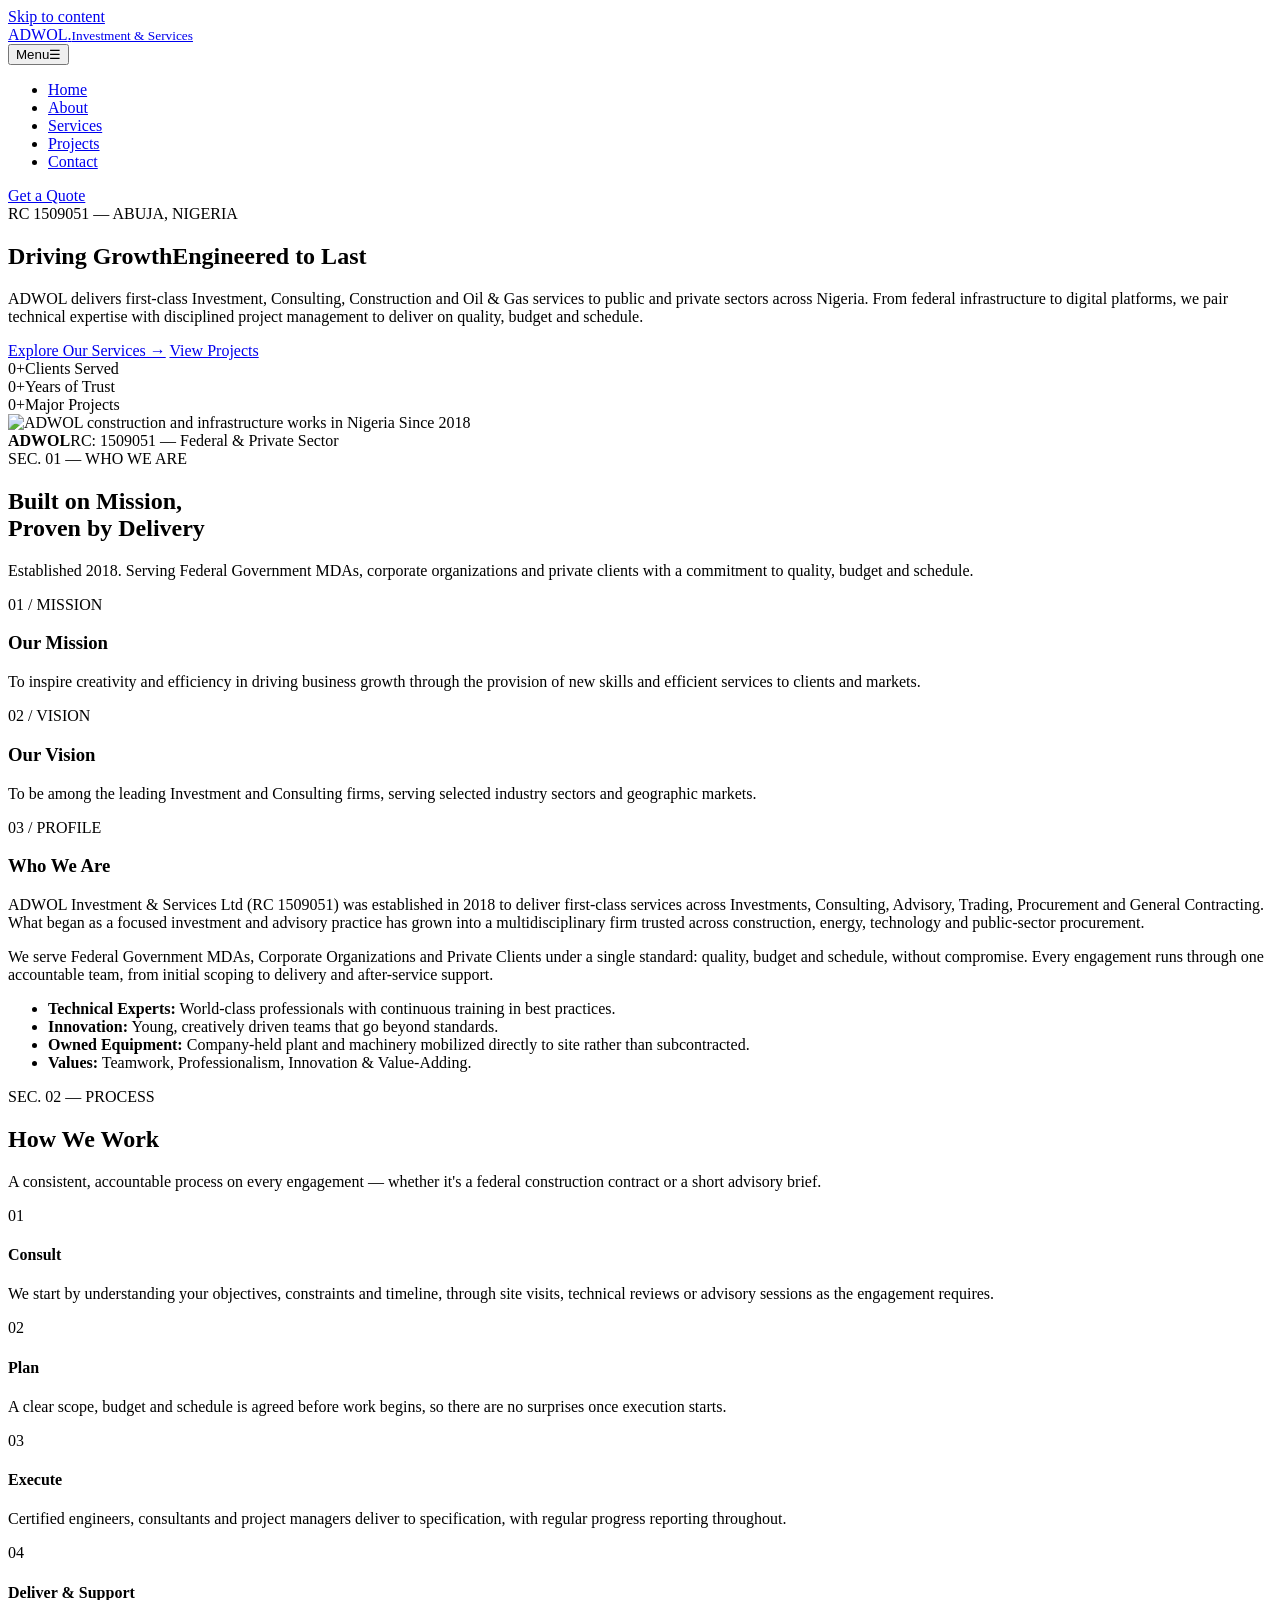
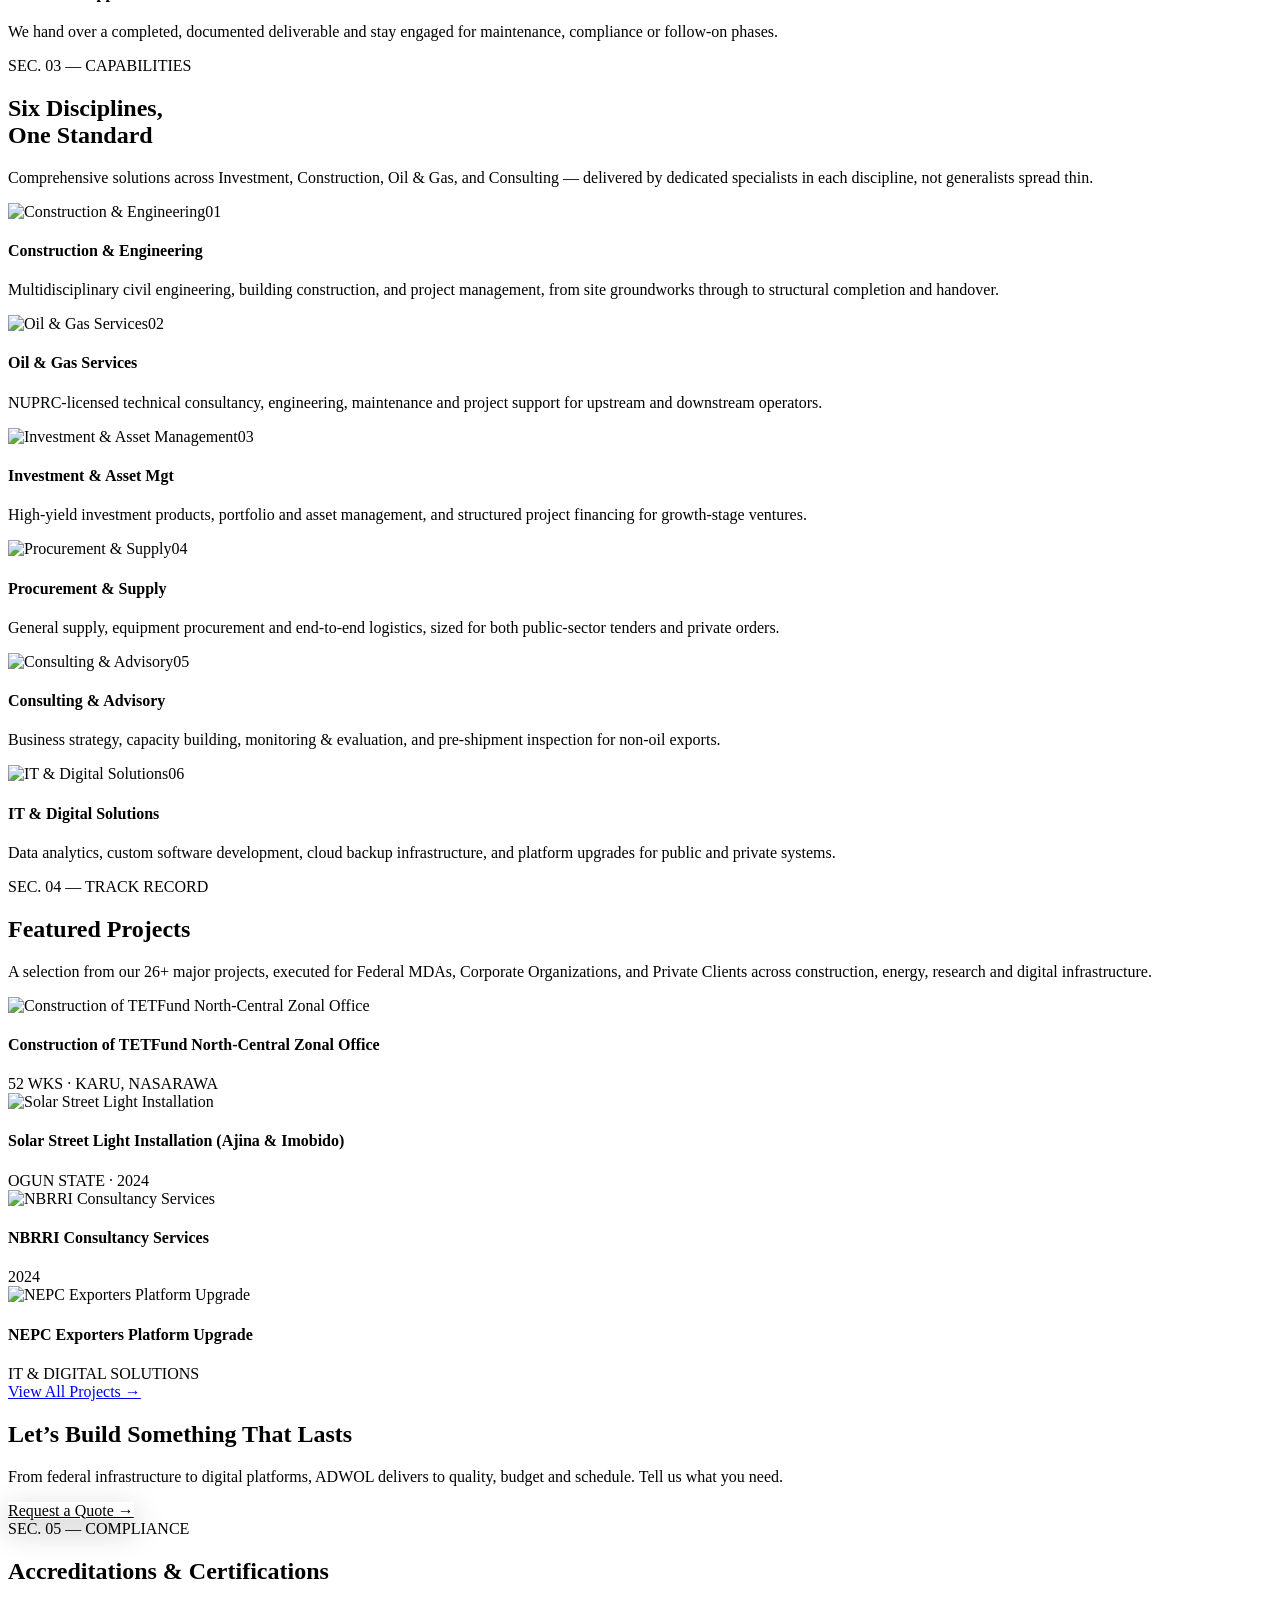
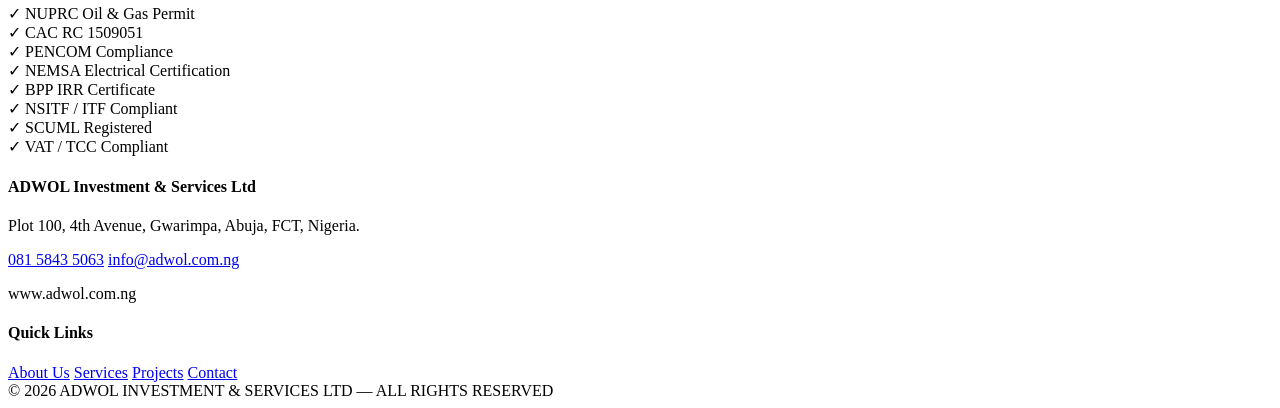
==== index.html @ cbbbd73a "Add files via upload" ====
<!DOCTYPE html>
<html lang="en">
<head>
<meta charset="UTF-8">
<meta name="viewport" content="width=device-width, initial-scale=1.0">
<title>ADWOL Investment &amp; Services Ltd | Investment, Construction &amp; Oil/Gas — Nigeria</title>
<meta name="description" content="ADWOL Investment & Services Ltd delivers first-class Investment, Consulting, Construction and Oil & Gas services to public and private sectors across Nigeria. NUPRC licensed, CAC RC 1509051.">
<link rel="canonical" href="https://www.adwol.com.ng/">

<link rel="icon" href="/favicon.svg" type="image/svg+xml">
<link rel="icon" href="/favicon-32x32.png" sizes="32x32" type="image/png">
<link rel="apple-touch-icon" href="/apple-touch-icon.png">
<link rel="manifest" href="/site.webmanifest">
<meta name="theme-color" content="#14141a">

<meta property="og:type" content="website">
<meta property="og:site_name" content="ADWOL Investment & Services Ltd">
<meta property="og:title" content="ADWOL Investment & Services Ltd | Driving Growth, Engineered to Last">
<meta property="og:description" content="First-class Investment, Consulting, Construction and Oil & Gas services to public and private sectors across Nigeria.">
<meta property="og:url" content="https://www.adwol.com.ng/">
<meta property="og:image" content="https://www.adwol.com.ng/assets/images/hero-home.jpg">
<meta property="og:image:width" content="1440">
<meta property="og:image:height" content="1080">
<meta name="twitter:card" content="summary_large_image">
<meta name="twitter:title" content="ADWOL Investment & Services Ltd">
<meta name="twitter:description" content="First-class Investment, Consulting, Construction and Oil & Gas services across Nigeria.">
<meta name="twitter:image" content="https://www.adwol.com.ng/assets/images/hero-home.jpg">

<link rel="preconnect" href="https://fonts.googleapis.com">
<link rel="preconnect" href="https://fonts.gstatic.com" crossorigin>
<link href="https://fonts.googleapis.com/css2?family=Big+Shoulders+Display:wght@600;700;800;900&family=IBM+Plex+Sans:wght@400;500;600;700&family=IBM+Plex+Mono:wght@500;600&display=swap" rel="stylesheet">
<link rel="stylesheet" href="/assets/css/style.css">

<script type="application/ld+json">
{
  "@context": "https://schema.org",
  "@type": "Organization",
  "name": "ADWOL Investment & Services Ltd",
  "alternateName": "ADWOL",
  "url": "https://www.adwol.com.ng/",
  "logo": "https://www.adwol.com.ng/assets/images/icon-512.png",
  "description": "First-class Investment, Consulting, Construction and Oil & Gas services to public and private sectors across Nigeria.",
  "foundingDate": "2018",
  "address": {
    "@type": "PostalAddress",
    "streetAddress": "Plot 100, 4th Avenue, Gwarimpa",
    "addressLocality": "Abuja",
    "addressRegion": "FCT",
    "addressCountry": "NG"
  },
  "telephone": "+234-815-843-5063",
  "email": "info@adwol.com.ng"
}
</script>
</head>
<body>

<a class="skip-link screen-reader-text" href="#main">Skip to content</a>

<header class="site-header">
    <div class="container bar">
        <div class="logo">
            <a href="/" rel="home">ADWOL<span class="dot">.</span><small>Investment &amp; Services</small></a>
        </div>
        <button class="menu-toggle" aria-controls="primary-menu" aria-expanded="false">
            <span class="screen-reader-text">Menu</span>&#9776;
        </button>
        <nav class="main-nav" id="primary-menu" aria-label="Primary">
            <ul class="nav-links">
                <li><a href="/" aria-current="page">Home</a></li>
                <li><a href="/about.html">About</a></li>
                <li><a href="/services.html">Services</a></li>
                <li><a href="/projects.html">Projects</a></li>
                <li><a href="/contact.html">Contact</a></li>
            </ul>
            <a class="btn btn-primary nav-cta" href="/contact.html">Get a Quote</a>
        </nav>
    </div>
</header>

<main id="main">

<!-- ==================== HERO ==================== -->
<section class="hero">
    <div class="blueprint"></div>
    <div class="container hero-grid">
        <div>
            <div class="eyebrow"><span class="tag">RC 1509051</span>&nbsp;— ABUJA, NIGERIA</div>
            <h1>Driving Growth<span class="line2">Engineered to Last</span></h1>
            <p class="lead">ADWOL delivers first-class Investment, Consulting, Construction and Oil &amp; Gas services to public and private sectors across Nigeria. From federal infrastructure to digital platforms, we pair technical expertise with disciplined project management to deliver on quality, budget and schedule.</p>
            <div class="cta-row">
                <a href="/services.html" class="btn btn-primary">Explore Our Services →</a>
                <a href="/projects.html" class="btn btn-outline-dark">View Projects</a>
            </div>
            <div class="stat-rail">
                <div class="stat"><span class="number" data-count="15">0<span class="suffix">+</span></span><span class="label">Clients Served</span></div>
                <div class="stat"><span class="number" data-count="7">0<span class="suffix">+</span></span><span class="label">Years of Trust</span></div>
                <div class="stat"><span class="number" data-count="26">0<span class="suffix">+</span></span><span class="label">Major Projects</span></div>
            </div>
        </div>
        <div class="hero-media">
            <div class="frame">
                <span class="corner c-tl"></span><span class="corner c-tr"></span><span class="corner c-bl"></span><span class="corner c-br"></span>
                <picture>
                    <source srcset="/assets/images/hero-home.webp" type="image/webp">
                    <img src="/assets/images/hero-home.jpg" width="1280" height="960" alt="ADWOL construction and infrastructure works in Nigeria" loading="eager" fetchpriority="high">
                </picture>
                <span class="tag-badge">Since 2018</span>
                <div class="plate"><strong>ADWOL</strong>RC: 1509051 — Federal &amp; Private Sector</div>
            </div>
        </div>
    </div>
</section>

<!-- ==================== ABOUT / MISSION ==================== -->
<section class="about reveal">
    <div class="container">
        <div class="eyebrow"><span class="tag">SEC. 01</span>&nbsp;— WHO WE ARE</div>
        <div class="section-head">
            <h2>Built on Mission,<br>Proven by Delivery</h2>
            <p class="desc">Established 2018. Serving Federal Government MDAs, corporate organizations and private clients with a commitment to quality, budget and schedule.</p>
        </div>
        <div class="dossier-grid">
            <div class="dossier-card"><span class="idx">01 / MISSION</span><h3>Our Mission</h3><p>To inspire creativity and efficiency in driving business growth through the provision of new skills and efficient services to clients and markets.</p></div>
            <div class="dossier-card"><span class="idx">02 / VISION</span><h3>Our Vision</h3><p>To be among the leading Investment and Consulting firms, serving selected industry sectors and geographic markets.</p></div>
            <div class="dossier-card wide">
                <span class="idx">03 / PROFILE</span><h3>Who We Are</h3>
                <p>ADWOL Investment &amp; Services Ltd (RC 1509051) was established in 2018 to deliver first-class services across Investments, Consulting, Advisory, Trading, Procurement and General Contracting. What began as a focused investment and advisory practice has grown into a multidisciplinary firm trusted across construction, energy, technology and public-sector procurement.</p>
                <p>We serve Federal Government MDAs, Corporate Organizations and Private Clients under a single standard: quality, budget and schedule, without compromise. Every engagement runs through one accountable team, from initial scoping to delivery and after-service support.</p>
                <ul>
                    <li><strong>Technical Experts:</strong> World-class professionals with continuous training in best practices.</li>
                    <li><strong>Innovation:</strong> Young, creatively driven teams that go beyond standards.</li>
                    <li><strong>Owned Equipment:</strong> Company-held plant and machinery mobilized directly to site rather than subcontracted.</li>
                    <li><strong>Values:</strong> Teamwork, Professionalism, Innovation &amp; Value-Adding.</li>
                </ul>
            </div>
        </div>
    </div>
</section>

<!-- ==================== HOW WE WORK ==================== -->
<section class="how-we-work reveal">
    <div class="container">
        <div class="eyebrow"><span class="tag">SEC. 02</span>&nbsp;— PROCESS</div>
        <div class="section-head">
            <h2>How We Work</h2>
            <p class="desc">A consistent, accountable process on every engagement — whether it's a federal construction contract or a short advisory brief.</p>
        </div>
        <div class="values-grid">
            <div class="value-card"><span class="idx">01</span><h4>Consult</h4><p>We start by understanding your objectives, constraints and timeline, through site visits, technical reviews or advisory sessions as the engagement requires.</p></div>
            <div class="value-card"><span class="idx">02</span><h4>Plan</h4><p>A clear scope, budget and schedule is agreed before work begins, so there are no surprises once execution starts.</p></div>
            <div class="value-card"><span class="idx">03</span><h4>Execute</h4><p>Certified engineers, consultants and project managers deliver to specification, with regular progress reporting throughout.</p></div>
            <div class="value-card"><span class="idx">04</span><h4>Deliver &amp; Support</h4><p>We hand over a completed, documented deliverable and stay engaged for maintenance, compliance or follow-on phases.</p></div>
        </div>
    </div>
</section>

<!-- ==================== SERVICES ==================== -->
<section class="services reveal">
    <div class="blueprint dark" style="opacity:0.35;"></div>
    <div class="container">
        <div class="eyebrow on-dark"><span class="tag">SEC. 03</span>&nbsp;— CAPABILITIES</div>
        <div class="section-head on-dark">
            <h2>Six Disciplines,<br>One Standard</h2>
            <p class="desc">Comprehensive solutions across Investment, Construction, Oil &amp; Gas, and Consulting — delivered by dedicated specialists in each discipline, not generalists spread thin.</p>
        </div>
        <div class="svc-grid">
            <div class="svc-card"><div class="media"><picture><source srcset="/assets/images/svc-construction-card.webp" type="image/webp"><img src="/assets/images/svc-construction-card.jpg" width="800" height="571" alt="Construction & Engineering" loading="lazy"></picture><span class="idx">01</span></div><div class="body"><h4>Construction &amp; Engineering</h4><p>Multidisciplinary civil engineering, building construction, and project management, from site groundworks through to structural completion and handover.</p></div></div>
            <div class="svc-card"><div class="media"><picture><source srcset="/assets/images/svc-oilgas-card.webp" type="image/webp"><img src="/assets/images/svc-oilgas-card.jpg" width="800" height="533" alt="Oil & Gas Services" loading="lazy"></picture><span class="idx">02</span></div><div class="body"><h4>Oil &amp; Gas Services</h4><p>NUPRC-licensed technical consultancy, engineering, maintenance and project support for upstream and downstream operators.</p></div></div>
            <div class="svc-card"><div class="media"><picture><source srcset="/assets/images/svc-investment-card.webp" type="image/webp"><img src="/assets/images/svc-investment-card.jpg" width="800" height="534" alt="Investment & Asset Management" loading="lazy"></picture><span class="idx">03</span></div><div class="body"><h4>Investment &amp; Asset Mgt</h4><p>High-yield investment products, portfolio and asset management, and structured project financing for growth-stage ventures.</p></div></div>
            <div class="svc-card"><div class="media"><picture><source srcset="/assets/images/svc-procurement-card.webp" type="image/webp"><img src="/assets/images/svc-procurement-card.jpg" width="800" height="534" alt="Procurement & Supply" loading="lazy"></picture><span class="idx">04</span></div><div class="body"><h4>Procurement &amp; Supply</h4><p>General supply, equipment procurement and end-to-end logistics, sized for both public-sector tenders and private orders.</p></div></div>
            <div class="svc-card"><div class="media"><picture><source srcset="/assets/images/svc-consulting-card.webp" type="image/webp"><img src="/assets/images/svc-consulting-card.jpg" width="800" height="534" alt="Consulting & Advisory" loading="lazy"></picture><span class="idx">05</span></div><div class="body"><h4>Consulting &amp; Advisory</h4><p>Business strategy, capacity building, monitoring &amp; evaluation, and pre-shipment inspection for non-oil exports.</p></div></div>
            <div class="svc-card"><div class="media"><picture><source srcset="/assets/images/svc-it-card.webp" type="image/webp"><img src="/assets/images/svc-it-card.jpg" width="800" height="534" alt="IT & Digital Solutions" loading="lazy"></picture><span class="idx">06</span></div><div class="body"><h4>IT &amp; Digital Solutions</h4><p>Data analytics, custom software development, cloud backup infrastructure, and platform upgrades for public and private systems.</p></div></div>
        </div>
    </div>
</section>

<!-- ==================== PROJECTS ==================== -->
<section class="projects reveal">
    <div class="container">
        <div class="eyebrow"><span class="tag">SEC. 04</span>&nbsp;— TRACK RECORD</div>
        <div class="section-head">
            <h2>Featured Projects</h2>
            <p class="desc">A selection from our 26+ major projects, executed for Federal MDAs, Corporate Organizations, and Private Clients across construction, energy, research and digital infrastructure.</p>
        </div>
        <div class="proj-grid">
            <div class="proj-card frame hover-only">
                <span class="corner c-tl"></span><span class="corner c-tr"></span><span class="corner c-bl"></span><span class="corner c-br"></span>
                <div class="media"><picture><source srcset="/assets/images/proj-tetfund-card.webp" type="image/webp"><img src="/assets/images/proj-tetfund-card.jpg" width="800" height="450" alt="Construction of TETFund North-Central Zonal Office" loading="lazy"></picture></div>
                <div class="body"><h4>Construction of TETFund North-Central Zonal Office</h4><span class="meta">52 WKS · KARU, NASARAWA</span></div>
            </div>
            <div class="proj-card frame hover-only">
                <span class="corner c-tl"></span><span class="corner c-tr"></span><span class="corner c-bl"></span><span class="corner c-br"></span>
                <div class="media"><picture><source srcset="/assets/images/proj-solar-card.webp" type="image/webp"><img src="/assets/images/proj-solar-card.jpg" width="800" height="719" alt="Solar Street Light Installation" loading="lazy"></picture></div>
                <div class="body"><h4>Solar Street Light Installation (Ajina &amp; Imobido)</h4><span class="meta">OGUN STATE · 2024</span></div>
            </div>
            <div class="proj-card frame hover-only">
                <span class="corner c-tl"></span><span class="corner c-tr"></span><span class="corner c-bl"></span><span class="corner c-br"></span>
                <div class="media"><picture><source srcset="/assets/images/proj-research-card.webp" type="image/webp"><img src="/assets/images/proj-research-card.jpg" width="800" height="533" alt="NBRRI Consultancy Services" loading="lazy"></picture></div>
                <div class="body"><h4>NBRRI Consultancy Services</h4><span class="meta">2024</span></div>
            </div>
            <div class="proj-card frame hover-only">
                <span class="corner c-tl"></span><span class="corner c-tr"></span><span class="corner c-bl"></span><span class="corner c-br"></span>
                <div class="media"><picture><source srcset="/assets/images/proj-platform-card.webp" type="image/webp"><img src="/assets/images/proj-platform-card.jpg" width="800" height="500" alt="NEPC Exporters Platform Upgrade" loading="lazy"></picture></div>
                <div class="body"><h4>NEPC Exporters Platform Upgrade</h4><span class="meta">IT &amp; DIGITAL SOLUTIONS</span></div>
            </div>
        </div>
        <div class="proj-foot"><a href="/projects.html" class="btn btn-outline-dark">View All Projects →</a></div>
    </div>
</section>

<!-- ==================== CTA BAND ==================== -->
<section class="cta-band reveal">
    <div class="glow"></div>
    <div class="blueprint dark" style="opacity:0.2;"></div>
    <div class="container">
        <h2>Let&rsquo;s Build Something That Lasts</h2>
        <p>From federal infrastructure to digital platforms, ADWOL delivers to quality, budget and schedule. Tell us what you need.</p>
        <a href="/contact.html" class="btn btn-primary" style="background:#fff;color:var(--ink);box-shadow:0 10px 30px rgba(0,0,0,0.25);">Request a Quote →</a>
    </div>
</section>

<!-- ==================== CERTIFICATIONS ==================== -->
<section class="certs reveal">
    <div class="container">
        <div class="eyebrow"><span class="tag">SEC. 05</span>&nbsp;— COMPLIANCE</div>
        <div class="section-head"><h2>Accreditations &amp; Certifications</h2></div>
        <div class="cert-grid">
            <div class="cert-chip"><span class="check">✓</span> NUPRC Oil &amp; Gas Permit</div>
            <div class="cert-chip"><span class="check">✓</span> CAC RC 1509051</div>
            <div class="cert-chip"><span class="check">✓</span> PENCOM Compliance</div>
            <div class="cert-chip"><span class="check">✓</span> NEMSA Electrical Certification</div>
            <div class="cert-chip"><span class="check">✓</span> BPP IRR Certificate</div>
            <div class="cert-chip"><span class="check">✓</span> NSITF / ITF Compliant</div>
            <div class="cert-chip"><span class="check">✓</span> SCUML Registered</div>
            <div class="cert-chip"><span class="check">✓</span> VAT / TCC Compliant</div>
        </div>
    </div>
</section>

</main>

<footer class="site-footer">
    <div class="container foot-grid">
        <div>
            <h4>ADWOL Investment &amp; Services Ltd</h4>
            <p>Plot 100, 4th Avenue, Gwarimpa, Abuja, FCT, Nigeria.</p>
            <a href="tel:08158435063">081 5843 5063</a>
            <a href="mailto:info@adwol.com.ng">info@adwol.com.ng</a>
            <p>www.adwol.com.ng</p>
        </div>
        <div>
            <h4>Quick Links</h4>
            <a href="/about.html">About Us</a>
            <a href="/services.html">Services</a>
            <a href="/projects.html">Projects</a>
            <a href="/contact.html">Contact</a>
        </div>
    </div>
    <div class="container copyright">© 2026 ADWOL INVESTMENT &amp; SERVICES LTD — ALL RIGHTS RESERVED</div>
</footer>

<script src="/assets/js/main.js" defer></script>
</body>
</html>
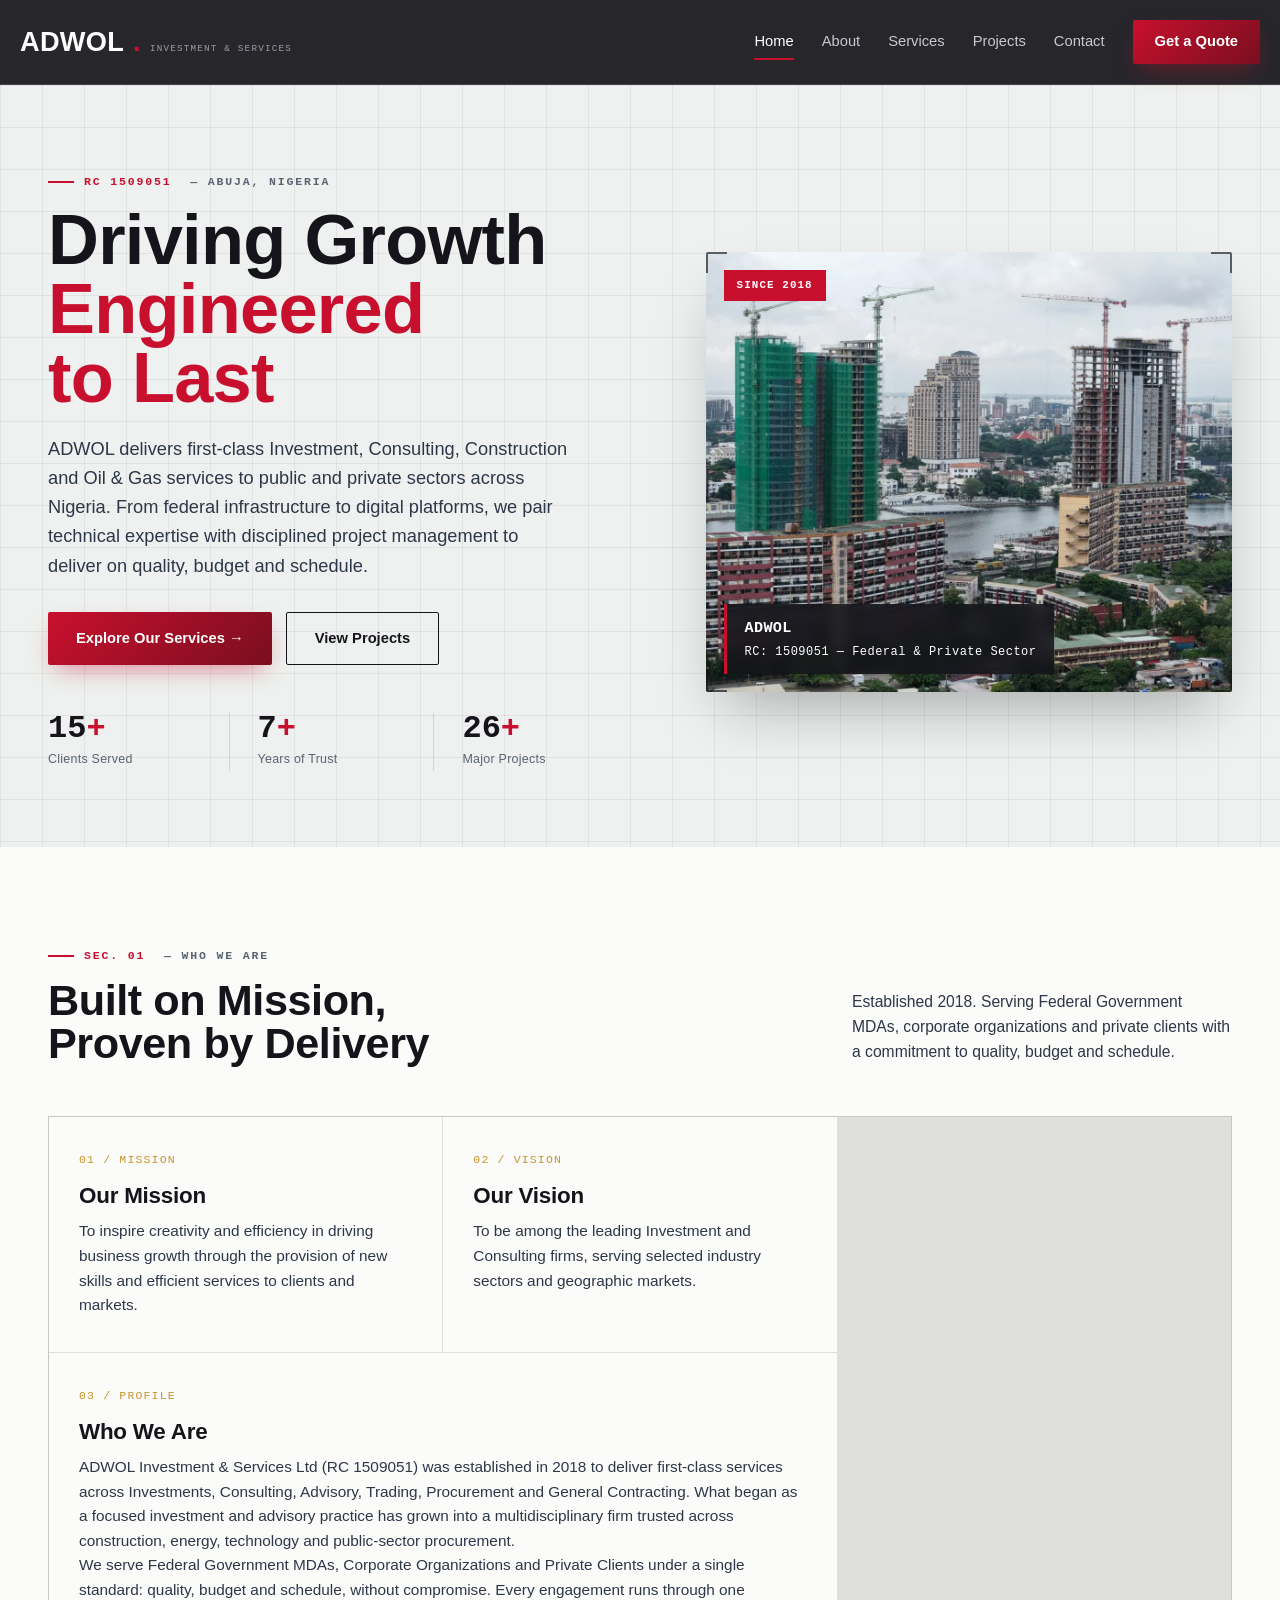
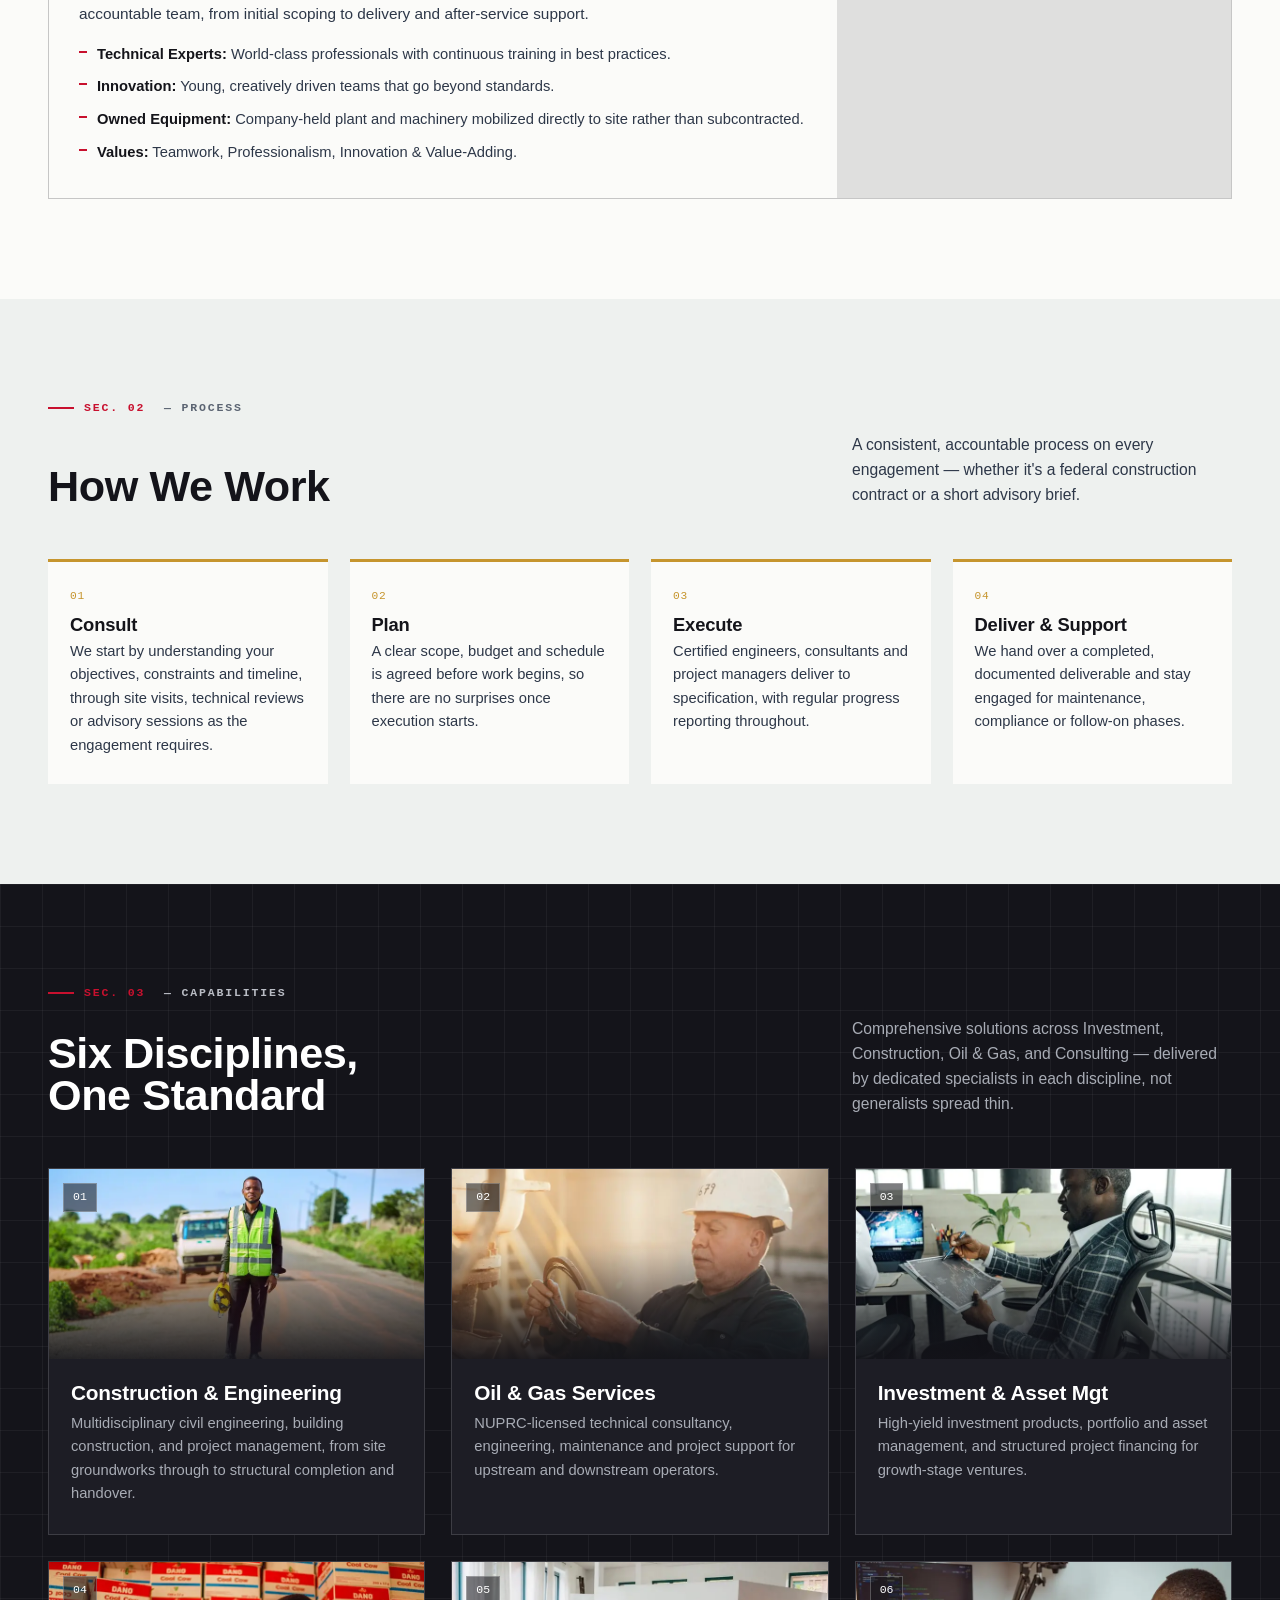
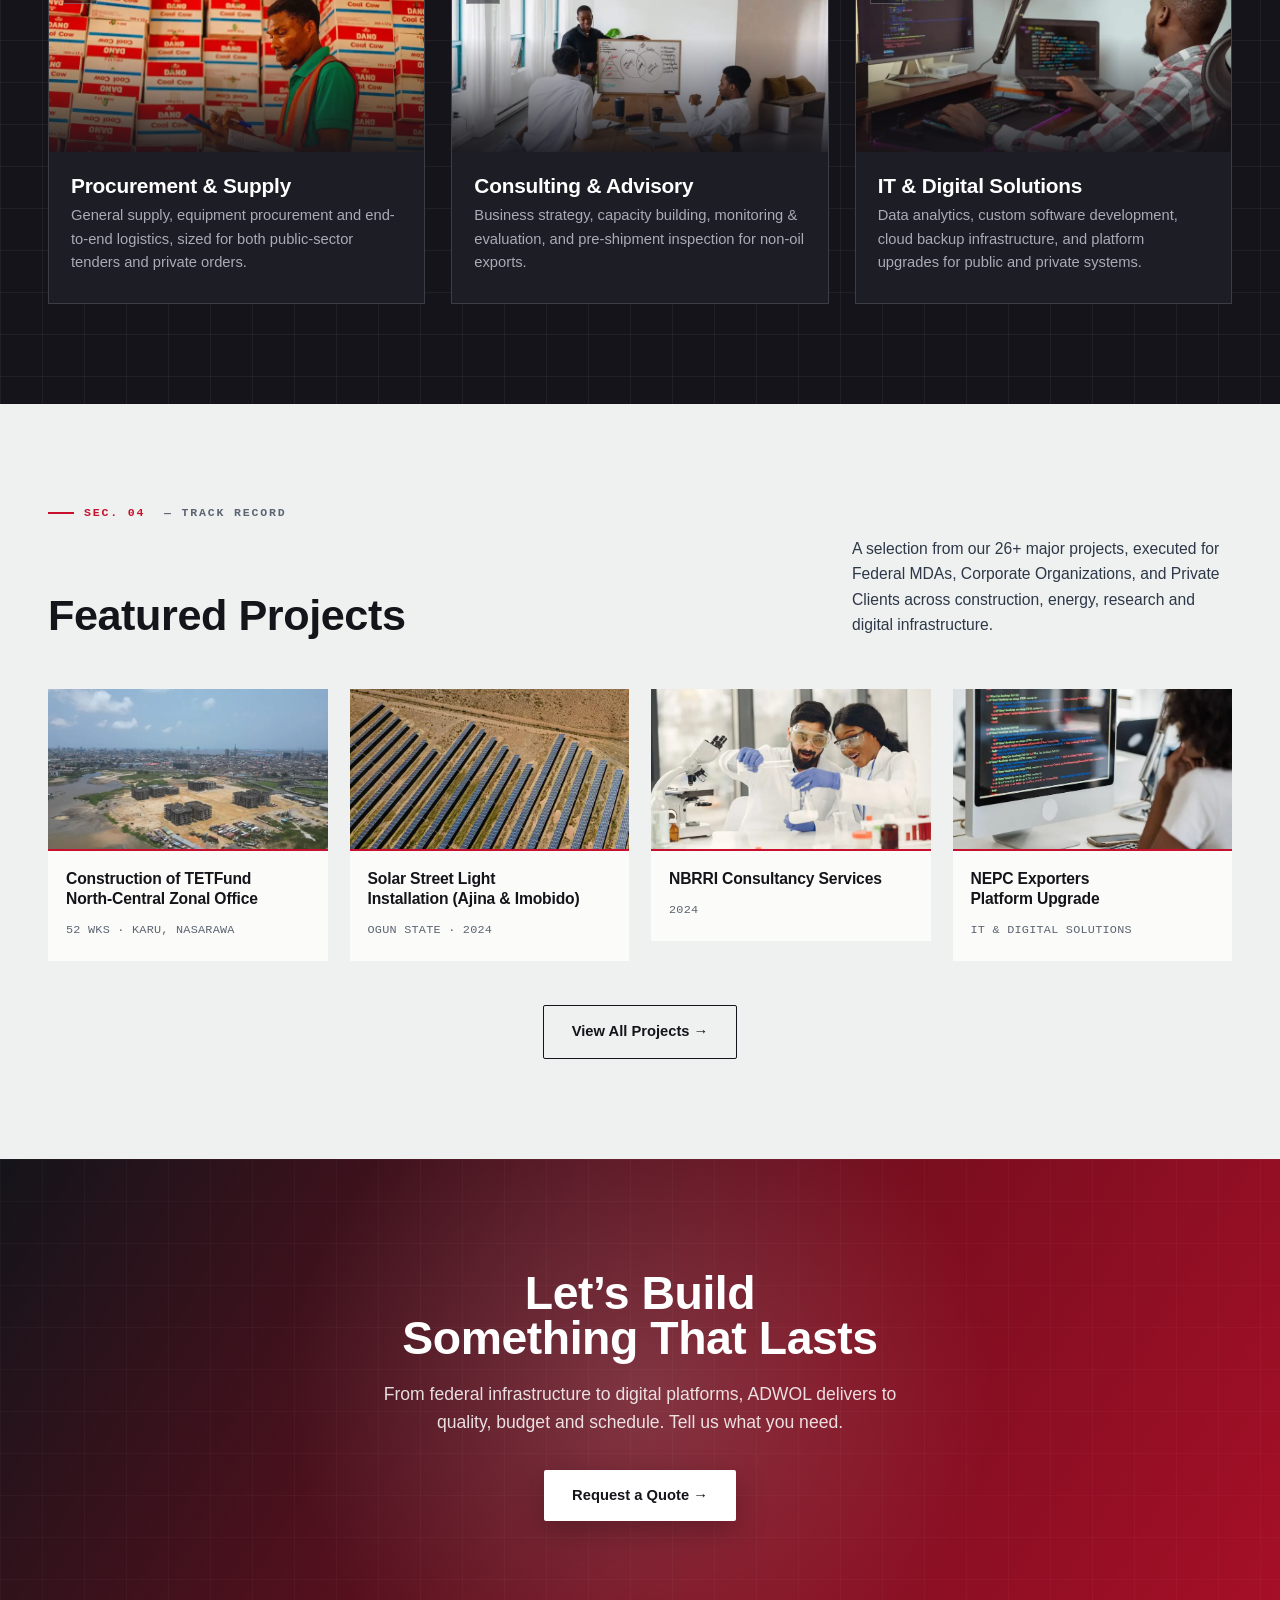
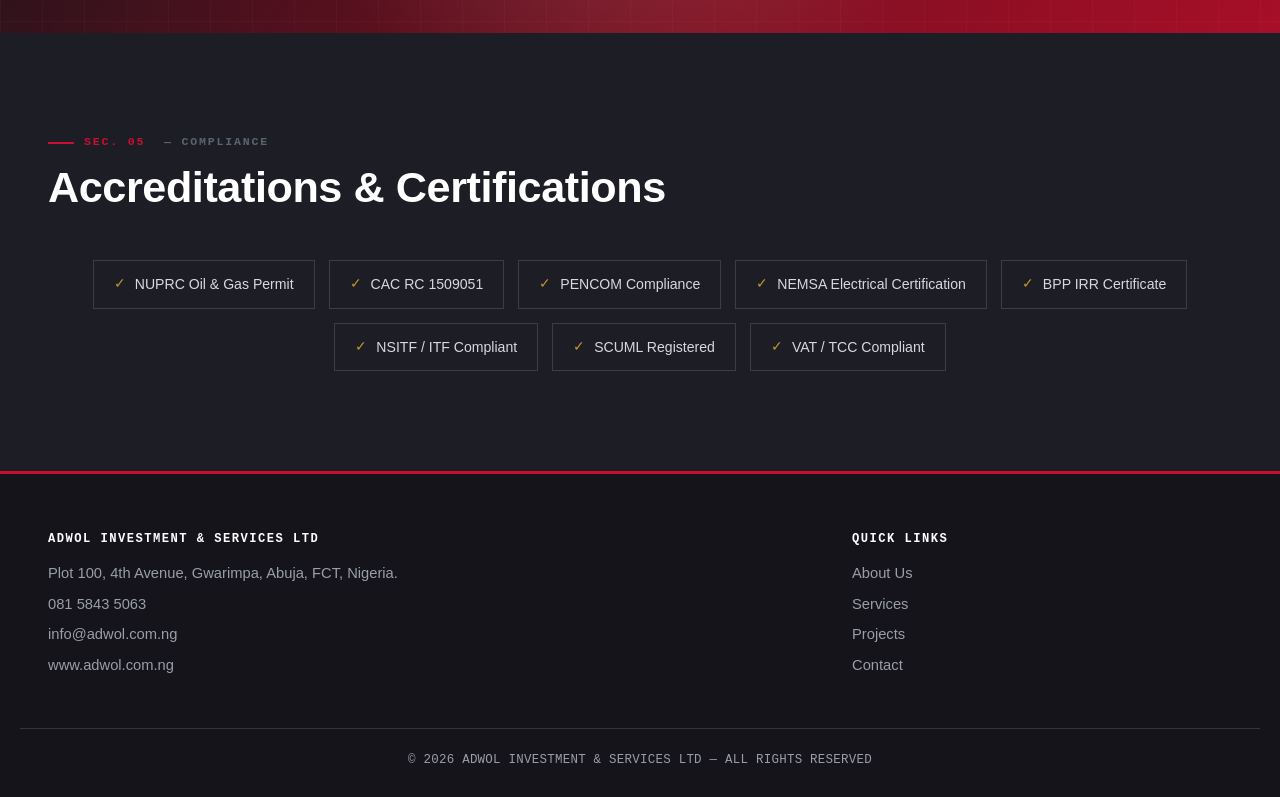
==== commit d6deaba1: "css link" ====
--- a/index.html
+++ b/index.html
@@ -18,18 +18,18 @@
 <meta property="og:title" content="ADWOL Investment & Services Ltd | Driving Growth, Engineered to Last">
 <meta property="og:description" content="First-class Investment, Consulting, Construction and Oil & Gas services to public and private sectors across Nigeria.">
 <meta property="og:url" content="https://www.adwol.com.ng/">
-<meta property="og:image" content="https://www.adwol.com.ng/assets/images/hero-home.jpg">
+<meta property="og:image" content="https://www.adwol.com.ngassets/images/hero-home.jpg">
 <meta property="og:image:width" content="1440">
 <meta property="og:image:height" content="1080">
 <meta name="twitter:card" content="summary_large_image">
 <meta name="twitter:title" content="ADWOL Investment & Services Ltd">
 <meta name="twitter:description" content="First-class Investment, Consulting, Construction and Oil & Gas services across Nigeria.">
-<meta name="twitter:image" content="https://www.adwol.com.ng/assets/images/hero-home.jpg">
+<meta name="twitter:image" content="https://www.adwol.com.ngassets/images/hero-home.jpg">
 
 <link rel="preconnect" href="https://fonts.googleapis.com">
 <link rel="preconnect" href="https://fonts.gstatic.com" crossorigin>
 <link href="https://fonts.googleapis.com/css2?family=Big+Shoulders+Display:wght@600;700;800;900&family=IBM+Plex+Sans:wght@400;500;600;700&family=IBM+Plex+Mono:wght@500;600&display=swap" rel="stylesheet">
-<link rel="stylesheet" href="/assets/css/style.css">
+<link rel="stylesheet" href="assets/css/style.css">
 
 <script type="application/ld+json">
 {
@@ -38,7 +38,7 @@
   "name": "ADWOL Investment & Services Ltd",
   "alternateName": "ADWOL",
   "url": "https://www.adwol.com.ng/",
-  "logo": "https://www.adwol.com.ng/assets/images/icon-512.png",
+  "logo": "https://www.adwol.com.ngassets/images/icon-512.png",
   "description": "First-class Investment, Consulting, Construction and Oil & Gas services to public and private sectors across Nigeria.",
   "foundingDate": "2018",
   "address": {
@@ -102,8 +102,8 @@
             <div class="frame">
                 <span class="corner c-tl"></span><span class="corner c-tr"></span><span class="corner c-bl"></span><span class="corner c-br"></span>
                 <picture>
-                    <source srcset="/assets/images/hero-home.webp" type="image/webp">
-                    <img src="/assets/images/hero-home.jpg" width="1280" height="960" alt="ADWOL construction and infrastructure works in Nigeria" loading="eager" fetchpriority="high">
+                    <source srcset="assets/images/hero-home.webp" type="image/webp">
+                    <img src="assets/images/hero-home.jpg" width="1280" height="960" alt="ADWOL construction and infrastructure works in Nigeria" loading="eager" fetchpriority="high">
                 </picture>
                 <span class="tag-badge">Since 2018</span>
                 <div class="plate"><strong>ADWOL</strong>RC: 1509051 — Federal &amp; Private Sector</div>
@@ -165,12 +165,12 @@
             <p class="desc">Comprehensive solutions across Investment, Construction, Oil &amp; Gas, and Consulting — delivered by dedicated specialists in each discipline, not generalists spread thin.</p>
         </div>
         <div class="svc-grid">
-            <div class="svc-card"><div class="media"><picture><source srcset="/assets/images/svc-construction-card.webp" type="image/webp"><img src="/assets/images/svc-construction-card.jpg" width="800" height="571" alt="Construction & Engineering" loading="lazy"></picture><span class="idx">01</span></div><div class="body"><h4>Construction &amp; Engineering</h4><p>Multidisciplinary civil engineering, building construction, and project management, from site groundworks through to structural completion and handover.</p></div></div>
-            <div class="svc-card"><div class="media"><picture><source srcset="/assets/images/svc-oilgas-card.webp" type="image/webp"><img src="/assets/images/svc-oilgas-card.jpg" width="800" height="533" alt="Oil & Gas Services" loading="lazy"></picture><span class="idx">02</span></div><div class="body"><h4>Oil &amp; Gas Services</h4><p>NUPRC-licensed technical consultancy, engineering, maintenance and project support for upstream and downstream operators.</p></div></div>
-            <div class="svc-card"><div class="media"><picture><source srcset="/assets/images/svc-investment-card.webp" type="image/webp"><img src="/assets/images/svc-investment-card.jpg" width="800" height="534" alt="Investment & Asset Management" loading="lazy"></picture><span class="idx">03</span></div><div class="body"><h4>Investment &amp; Asset Mgt</h4><p>High-yield investment products, portfolio and asset management, and structured project financing for growth-stage ventures.</p></div></div>
-            <div class="svc-card"><div class="media"><picture><source srcset="/assets/images/svc-procurement-card.webp" type="image/webp"><img src="/assets/images/svc-procurement-card.jpg" width="800" height="534" alt="Procurement & Supply" loading="lazy"></picture><span class="idx">04</span></div><div class="body"><h4>Procurement &amp; Supply</h4><p>General supply, equipment procurement and end-to-end logistics, sized for both public-sector tenders and private orders.</p></div></div>
-            <div class="svc-card"><div class="media"><picture><source srcset="/assets/images/svc-consulting-card.webp" type="image/webp"><img src="/assets/images/svc-consulting-card.jpg" width="800" height="534" alt="Consulting & Advisory" loading="lazy"></picture><span class="idx">05</span></div><div class="body"><h4>Consulting &amp; Advisory</h4><p>Business strategy, capacity building, monitoring &amp; evaluation, and pre-shipment inspection for non-oil exports.</p></div></div>
-            <div class="svc-card"><div class="media"><picture><source srcset="/assets/images/svc-it-card.webp" type="image/webp"><img src="/assets/images/svc-it-card.jpg" width="800" height="534" alt="IT & Digital Solutions" loading="lazy"></picture><span class="idx">06</span></div><div class="body"><h4>IT &amp; Digital Solutions</h4><p>Data analytics, custom software development, cloud backup infrastructure, and platform upgrades for public and private systems.</p></div></div>
+            <div class="svc-card"><div class="media"><picture><source srcset="assets/images/svc-construction-card.webp" type="image/webp"><img src="assets/images/svc-construction-card.jpg" width="800" height="571" alt="Construction & Engineering" loading="lazy"></picture><span class="idx">01</span></div><div class="body"><h4>Construction &amp; Engineering</h4><p>Multidisciplinary civil engineering, building construction, and project management, from site groundworks through to structural completion and handover.</p></div></div>
+            <div class="svc-card"><div class="media"><picture><source srcset="assets/images/svc-oilgas-card.webp" type="image/webp"><img src="assets/images/svc-oilgas-card.jpg" width="800" height="533" alt="Oil & Gas Services" loading="lazy"></picture><span class="idx">02</span></div><div class="body"><h4>Oil &amp; Gas Services</h4><p>NUPRC-licensed technical consultancy, engineering, maintenance and project support for upstream and downstream operators.</p></div></div>
+            <div class="svc-card"><div class="media"><picture><source srcset="assets/images/svc-investment-card.webp" type="image/webp"><img src="assets/images/svc-investment-card.jpg" width="800" height="534" alt="Investment & Asset Management" loading="lazy"></picture><span class="idx">03</span></div><div class="body"><h4>Investment &amp; Asset Mgt</h4><p>High-yield investment products, portfolio and asset management, and structured project financing for growth-stage ventures.</p></div></div>
+            <div class="svc-card"><div class="media"><picture><source srcset="assets/images/svc-procurement-card.webp" type="image/webp"><img src="assets/images/svc-procurement-card.jpg" width="800" height="534" alt="Procurement & Supply" loading="lazy"></picture><span class="idx">04</span></div><div class="body"><h4>Procurement &amp; Supply</h4><p>General supply, equipment procurement and end-to-end logistics, sized for both public-sector tenders and private orders.</p></div></div>
+            <div class="svc-card"><div class="media"><picture><source srcset="assets/images/svc-consulting-card.webp" type="image/webp"><img src="assets/images/svc-consulting-card.jpg" width="800" height="534" alt="Consulting & Advisory" loading="lazy"></picture><span class="idx">05</span></div><div class="body"><h4>Consulting &amp; Advisory</h4><p>Business strategy, capacity building, monitoring &amp; evaluation, and pre-shipment inspection for non-oil exports.</p></div></div>
+            <div class="svc-card"><div class="media"><picture><source srcset="assets/images/svc-it-card.webp" type="image/webp"><img src="assets/images/svc-it-card.jpg" width="800" height="534" alt="IT & Digital Solutions" loading="lazy"></picture><span class="idx">06</span></div><div class="body"><h4>IT &amp; Digital Solutions</h4><p>Data analytics, custom software development, cloud backup infrastructure, and platform upgrades for public and private systems.</p></div></div>
         </div>
     </div>
 </section>
@@ -186,22 +186,22 @@
         <div class="proj-grid">
             <div class="proj-card frame hover-only">
                 <span class="corner c-tl"></span><span class="corner c-tr"></span><span class="corner c-bl"></span><span class="corner c-br"></span>
-                <div class="media"><picture><source srcset="/assets/images/proj-tetfund-card.webp" type="image/webp"><img src="/assets/images/proj-tetfund-card.jpg" width="800" height="450" alt="Construction of TETFund North-Central Zonal Office" loading="lazy"></picture></div>
+                <div class="media"><picture><source srcset="assets/images/proj-tetfund-card.webp" type="image/webp"><img src="assets/images/proj-tetfund-card.jpg" width="800" height="450" alt="Construction of TETFund North-Central Zonal Office" loading="lazy"></picture></div>
                 <div class="body"><h4>Construction of TETFund North-Central Zonal Office</h4><span class="meta">52 WKS · KARU, NASARAWA</span></div>
             </div>
             <div class="proj-card frame hover-only">
                 <span class="corner c-tl"></span><span class="corner c-tr"></span><span class="corner c-bl"></span><span class="corner c-br"></span>
-                <div class="media"><picture><source srcset="/assets/images/proj-solar-card.webp" type="image/webp"><img src="/assets/images/proj-solar-card.jpg" width="800" height="719" alt="Solar Street Light Installation" loading="lazy"></picture></div>
+                <div class="media"><picture><source srcset="assets/images/proj-solar-card.webp" type="image/webp"><img src="assets/images/proj-solar-card.jpg" width="800" height="719" alt="Solar Street Light Installation" loading="lazy"></picture></div>
                 <div class="body"><h4>Solar Street Light Installation (Ajina &amp; Imobido)</h4><span class="meta">OGUN STATE · 2024</span></div>
             </div>
             <div class="proj-card frame hover-only">
                 <span class="corner c-tl"></span><span class="corner c-tr"></span><span class="corner c-bl"></span><span class="corner c-br"></span>
-                <div class="media"><picture><source srcset="/assets/images/proj-research-card.webp" type="image/webp"><img src="/assets/images/proj-research-card.jpg" width="800" height="533" alt="NBRRI Consultancy Services" loading="lazy"></picture></div>
+                <div class="media"><picture><source srcset="assets/images/proj-research-card.webp" type="image/webp"><img src="assets/images/proj-research-card.jpg" width="800" height="533" alt="NBRRI Consultancy Services" loading="lazy"></picture></div>
                 <div class="body"><h4>NBRRI Consultancy Services</h4><span class="meta">2024</span></div>
             </div>
             <div class="proj-card frame hover-only">
                 <span class="corner c-tl"></span><span class="corner c-tr"></span><span class="corner c-bl"></span><span class="corner c-br"></span>
-                <div class="media"><picture><source srcset="/assets/images/proj-platform-card.webp" type="image/webp"><img src="/assets/images/proj-platform-card.jpg" width="800" height="500" alt="NEPC Exporters Platform Upgrade" loading="lazy"></picture></div>
+                <div class="media"><picture><source srcset="assets/images/proj-platform-card.webp" type="image/webp"><img src="assets/images/proj-platform-card.jpg" width="800" height="500" alt="NEPC Exporters Platform Upgrade" loading="lazy"></picture></div>
                 <div class="body"><h4>NEPC Exporters Platform Upgrade</h4><span class="meta">IT &amp; DIGITAL SOLUTIONS</span></div>
             </div>
         </div>
@@ -260,6 +260,6 @@
     <div class="container copyright">© 2026 ADWOL INVESTMENT &amp; SERVICES LTD — ALL RIGHTS RESERVED</div>
 </footer>
 
-<script src="/assets/js/main.js" defer></script>
+<script src="assets/js/main.js" defer></script>
 </body>
 </html>
--- a/assets/css/style.css
+++ b/assets/css/style.css
@@ -0,0 +1,451 @@
+/*
+  ADWOL Investment & Services Ltd — "Blueprint" system
+  https://www.adwol.com.ng
+*/
+
+:root{
+  --ink:#14141a;
+  --ink-2:#1d1d25;
+  --draft:#eef1ef;
+  --draft-2:#e3e7e3;
+  --paper:#fbfbf9;
+  --signal:#c8102e;
+  --signal-2:#e2183a;
+  --rust:#7a0e1f;
+  --steel:#2d3748;
+  --steel-soft:#5b6472;
+  --brass:#c6952e;
+  --line: rgba(20,20,26,0.12);
+  --line-on-dark: rgba(255,255,255,0.14);
+  --font-display:'Big Shoulders Display', 'Arial Narrow', sans-serif;
+  --font-body:'IBM Plex Sans', -apple-system, 'Segoe UI', sans-serif;
+  --font-mono:'IBM Plex Mono', 'Courier New', monospace;
+}
+*{margin:0;padding:0;box-sizing:border-box;}
+html{scroll-behavior:smooth;}
+body{
+  background:var(--paper);
+  color:var(--ink);
+  font-family:var(--font-body);
+  line-height:1.6;
+  -webkit-font-smoothing:antialiased;
+  text-rendering:optimizeLegibility;
+}
+img{max-width:100%;height:auto;display:block;}
+.container{max-width:1240px;margin:0 auto;padding:0 28px;}
+a{color:inherit;}
+
+a:focus-visible,
+button:focus-visible,
+input:focus-visible,
+textarea:focus-visible{outline:3px solid var(--signal);outline-offset:2px;}
+
+@media (prefers-reduced-motion: reduce){
+  html{scroll-behavior:auto;}
+  *{animation-duration:0.001ms !important;transition-duration:0.001ms !important;}
+}
+
+h1,h2,h3,h4{font-family:var(--font-display);color:var(--ink);font-weight:800;line-height:0.98;letter-spacing:-0.01em;text-wrap:balance;}
+h1{font-size:3.6rem;}
+h2{font-size:2.7rem;}
+h3{font-size:1.5rem;}
+
+.eyebrow{
+  display:flex;align-items:center;gap:10px;
+  font-family:var(--font-mono);font-size:0.72rem;font-weight:600;
+  letter-spacing:0.16em;text-transform:uppercase;color:var(--steel-soft);
+  margin-bottom:14px;
+}
+.eyebrow .tag{color:var(--signal);}
+.eyebrow::before{content:"";width:26px;height:2px;background:var(--signal);flex:none;}
+.eyebrow.on-dark{color:#b9bcc4;}
+
+.section-head{display:flex;justify-content:space-between;align-items:flex-end;gap:24px;margin-bottom:52px;flex-wrap:wrap;}
+.section-head .desc{max-width:380px;color:var(--steel);font-size:0.98rem;}
+.section-head.on-dark .desc{color:#a8acb5;}
+
+/* ---------- accessibility helpers ---------- */
+.screen-reader-text{
+  border:0;clip:rect(1px,1px,1px,1px);clip-path:inset(50%);height:1px;margin:-1px;
+  overflow:hidden;padding:0;position:absolute;width:1px;word-wrap:normal !important;
+}
+.skip-link:focus{
+  background:var(--paper);color:var(--ink);clip:auto;clip-path:none;display:block;height:auto;
+  left:6px;padding:12px 24px;top:6px;width:auto;z-index:100000;border-radius:2px;font-weight:600;
+}
+
+/* ---------- buttons ---------- */
+.btn{
+  font-family:var(--font-body);font-weight:600;font-size:0.92rem;
+  display:inline-flex;align-items:center;gap:8px;
+  padding:14px 28px;border-radius:2px;text-decoration:none;cursor:pointer;border:none;
+}
+.btn-primary{
+  position:relative;overflow:hidden;color:#fff;
+  background:linear-gradient(135deg, var(--signal), var(--rust));
+  box-shadow:0 10px 24px -8px rgba(200,16,46,0.5);
+  transition:transform .25s ease, box-shadow .25s ease;
+}
+.btn-primary:hover{transform:translateY(-2px);box-shadow:0 14px 30px -8px rgba(200,16,46,0.65);}
+.btn-primary::before{
+  content:"";position:absolute;inset:0;
+  background:linear-gradient(115deg,transparent 20%,rgba(255,255,255,0.35) 40%,transparent 60%);
+  transform:translateX(-120%);transition:transform .6s ease;
+}
+.btn-primary:hover::before{transform:translateX(120%);}
+.btn-primary.on-light{background:linear-gradient(135deg, var(--ink), #000);}
+.btn-ghost{color:#fff;border:1.5px solid rgba(255,255,255,0.35);background:transparent;transition:border-color .25s ease, background .25s ease;}
+.btn-ghost:hover{border-color:#fff;background:rgba(255,255,255,0.08);}
+.btn-outline-dark{color:var(--ink);border:1.5px solid var(--ink);background:transparent;transition:background .25s ease,color .25s ease;font-weight:600;}
+.btn-outline-dark:hover{background:var(--ink);color:#fff;}
+.btn-outline-dark.on-dark{color:#fff;border-color:rgba(255,255,255,0.5);}
+.btn-outline-dark.on-dark:hover{background:#fff;color:var(--ink);}
+.btn-block{width:100%;justify-content:center;}
+
+/* ---------- ambient blueprint grid ---------- */
+.blueprint{
+  position:absolute;inset:0;
+  background-image:
+    linear-gradient(var(--line) 1px, transparent 1px),
+    linear-gradient(90deg, var(--line) 1px, transparent 1px);
+  background-size:42px 42px;
+  opacity:0.5;
+  animation:drift 70s linear infinite;
+  pointer-events:none;
+}
+.blueprint.dark{
+  background-image:
+    linear-gradient(var(--line-on-dark) 1px, transparent 1px),
+    linear-gradient(90deg, var(--line-on-dark) 1px, transparent 1px);
+}
+@keyframes drift{ from{background-position:0 0;} to{background-position:420px 420px;} }
+
+/* ---------- corner brackets (CAD-style select frame) ---------- */
+.frame{position:relative;}
+.frame .corner{position:absolute;width:22px;height:22px;border-color:var(--signal);opacity:0.65;transition:width .35s ease,height .35s ease,opacity .35s ease;z-index:3;}
+.frame .c-tl{top:-1px;left:-1px;border-top:3px solid;border-left:3px solid;}
+.frame .c-tr{top:-1px;right:-1px;border-top:3px solid;border-right:3px solid;}
+.frame .c-bl{bottom:-1px;left:-1px;border-bottom:3px solid;border-left:3px solid;}
+.frame .c-br{bottom:-1px;right:-1px;border-bottom:3px solid;border-right:3px solid;}
+.frame.hover-only .corner{opacity:0;width:12px;height:12px;}
+.frame.hover-only:hover .corner,
+.frame.hover-only:focus-within .corner{opacity:1;width:26px;height:26px;}
+
+/* ---------- header ---------- */
+.site-header{
+  position:sticky;top:0;z-index:100;
+  background:rgba(20,20,26,0.92);
+  border-bottom:1px solid var(--line-on-dark);
+}
+.site-header .bar{display:flex;align-items:center;justify-content:space-between;padding:20px 0;transition:padding .3s ease;}
+.site-header.is-scrolled{background:rgba(20,20,26,0.88);backdrop-filter:blur(10px) saturate(140%);box-shadow:0 8px 30px rgba(0,0,0,0.28);}
+.site-header.is-scrolled .bar{padding:13px 0;}
+.logo{font-family:var(--font-display);font-weight:900;font-size:1.7rem;color:#fff;letter-spacing:0.01em;display:flex;align-items:baseline;gap:9px;}
+.logo a{color:inherit;text-decoration:none;display:flex;align-items:baseline;gap:9px;}
+.logo .dot{color:var(--signal);}
+.logo small{font-family:var(--font-mono);font-size:0.58rem;letter-spacing:0.13em;color:#9a9ea8;text-transform:uppercase;font-weight:500;}
+
+.main-nav{display:flex;align-items:center;gap:28px;}
+.nav-links{display:flex;align-items:center;gap:28px;list-style:none;}
+.nav-links a{
+  position:relative;color:#c7c9d1;text-decoration:none;font-size:0.92rem;font-weight:500;padding:4px 0;display:inline-block;
+}
+.nav-links a::after{content:"";position:absolute;left:0;bottom:-2px;height:2px;width:0;background:var(--signal);transition:width .28s ease;}
+.nav-links a:hover{color:#fff;}
+.nav-links a:hover::after,
+.nav-links a[aria-current="page"]::after{width:100%;}
+.nav-links a[aria-current="page"]{color:#fff;}
+.nav-cta{padding:10px 22px;}
+
+.menu-toggle{
+  display:none;background:transparent;border:1px solid rgba(255,255,255,0.3);color:#fff;
+  padding:9px 14px;border-radius:2px;font-size:1.05rem;cursor:pointer;line-height:1;
+}
+
+/* ---------- hero (home) ---------- */
+.hero{position:relative;overflow:hidden;background:var(--draft);padding:88px 0 76px;}
+.hero-grid{position:relative;z-index:2;display:grid;grid-template-columns:1.06fr 0.94fr;gap:64px;align-items:center;}
+.hero .eyebrow{opacity:0;animation:rise .7s ease .1s forwards;}
+.hero h1{font-size:4.4rem;opacity:0;animation:rise .8s ease .22s forwards;}
+.hero h1 .line2{color:var(--signal);display:block;}
+.hero p.lead{font-family:var(--font-body);font-size:1.14rem;color:var(--steel);max-width:520px;margin:22px 0 32px;opacity:0;animation:rise .8s ease .38s forwards;}
+.hero .cta-row{display:flex;gap:14px;flex-wrap:wrap;opacity:0;animation:rise .8s ease .5s forwards;}
+
+.stat-rail{margin-top:48px;display:grid;grid-template-columns:repeat(3,auto);gap:0;opacity:0;animation:rise .8s ease .64s forwards;}
+.stat-rail .stat{padding:0 28px;border-left:1px solid var(--line);}
+.stat-rail .stat:first-child{padding-left:0;border-left:none;}
+.stat-rail .number{
+  font-family:var(--font-mono);font-variant-numeric:tabular-nums;font-weight:600;
+  font-size:2rem;color:var(--ink);display:block;line-height:1;
+}
+.stat-rail .number .suffix{color:var(--signal);}
+.stat-rail .label{font-size:0.78rem;color:var(--steel-soft);margin-top:6px;letter-spacing:0.02em;}
+
+@keyframes rise{ from{opacity:0;transform:translateY(16px);} to{opacity:1;transform:translateY(0);} }
+
+.hero-media{position:relative;opacity:0;animation:rise 0.9s ease .3s forwards;}
+.hero-media .frame{border-radius:2px;overflow:hidden;box-shadow:0 30px 60px -20px rgba(20,20,26,0.35);}
+.hero-media img{width:100%;height:440px;object-fit:cover;}
+.hero-media .plate{
+  position:absolute;left:18px;bottom:18px;z-index:3;
+  background:rgba(20,20,26,0.86);backdrop-filter:blur(6px);
+  color:#fff;padding:12px 18px;border-left:3px solid var(--signal);
+  font-family:var(--font-mono);font-size:0.75rem;letter-spacing:0.04em;
+}
+.hero-media .plate strong{display:block;font-size:0.95rem;letter-spacing:0.02em;margin-bottom:2px;}
+.hero-media .tag-badge{
+  position:absolute;top:18px;left:18px;z-index:3;
+  background:var(--signal);color:#fff;font-family:var(--font-mono);
+  font-size:0.68rem;letter-spacing:0.1em;text-transform:uppercase;
+  padding:7px 13px;font-weight:600;
+}
+
+/* ---------- reveal on scroll ---------- */
+.reveal{opacity:1;transform:none;}
+.reveal.armed{opacity:0;transform:translateY(22px);transition:opacity .7s ease, transform .7s ease;}
+.reveal.armed.in{opacity:1;transform:translateY(0);}
+
+/* ---------- section shell ---------- */
+section{padding:100px 0;position:relative;}
+
+/* ---------- page hero (inner pages) ---------- */
+.page-hero{
+  position:relative;overflow:hidden;background:var(--ink);color:#fff;padding:76px 0 68px;
+}
+.page-hero .page-hero-bg{position:absolute;inset:0;width:100%;height:100%;object-fit:cover;opacity:0.28;}
+.page-hero::after{content:"";position:absolute;inset:0;background:linear-gradient(100deg, rgba(20,20,26,0.95) 10%, rgba(20,20,26,0.65) 100%);}
+.page-hero .container{position:relative;z-index:2;}
+.page-hero h1{color:#fff;font-size:3.2rem;}
+.page-hero h1 span{color:var(--signal);}
+.page-hero .lead{font-size:1.12rem;color:#c7c9d1;max-width:600px;margin-top:14px;}
+
+/* ---------- about / dossier cards ---------- */
+.about,.about-content{background:var(--paper);}
+.dossier-grid{display:grid;grid-template-columns:repeat(3,1fr);gap:1px;background:var(--line);border:1px solid var(--line);}
+.dossier-card{background:var(--paper);padding:34px 30px;position:relative;}
+.dossier-card .idx{font-family:var(--font-mono);font-size:0.72rem;color:var(--brass);letter-spacing:0.1em;margin-bottom:16px;display:block;}
+.dossier-card h3{font-size:1.4rem;margin-bottom:12px;}
+.dossier-card p{color:var(--steel);font-size:0.96rem;}
+.dossier-card.wide{grid-column:span 2;}
+.dossier-card ul{list-style:none;margin-top:16px;display:grid;gap:9px;}
+.dossier-card li{font-size:0.92rem;color:var(--steel);padding-left:18px;position:relative;}
+.dossier-card li::before{content:"";position:absolute;left:0;top:8px;width:8px;height:2px;background:var(--signal);}
+.dossier-card li strong{color:var(--ink);}
+
+.about-intro{display:grid;grid-template-columns:1.05fr 0.95fr;gap:56px;align-items:center;}
+.about-intro-media{position:relative;}
+.about-intro-media img{width:100%;height:440px;object-fit:cover;}
+.about-intro-media .plate{
+  position:absolute;left:16px;bottom:16px;z-index:3;background:rgba(20,20,26,0.86);color:#fff;
+  padding:10px 16px;border-left:3px solid var(--signal);font-family:var(--font-mono);font-size:0.72rem;
+}
+.check-list{list-style:none;margin:22px 0 28px;padding:0;}
+.check-list li{position:relative;padding:10px 0 10px 28px;border-bottom:1px solid var(--line);font-size:0.96rem;color:var(--steel);}
+.check-list li strong{color:var(--ink);}
+.check-list li::before{content:"✓";position:absolute;left:0;top:10px;color:var(--signal);font-weight:700;font-family:var(--font-mono);}
+
+.about-panels{background:var(--draft);}
+.how-we-work{background:var(--draft);}
+.how-we-work .value-card p{margin-top:2px;}
+.values-grid{display:grid;grid-template-columns:repeat(4,1fr);gap:22px;}
+.value-card{background:var(--paper);border-top:3px solid var(--brass);padding:26px 22px;}
+.value-card .idx{font-family:var(--font-mono);font-size:0.7rem;color:var(--brass);letter-spacing:0.08em;display:block;margin-bottom:10px;}
+.value-card h4{font-family:var(--font-display);color:var(--ink);font-size:1.15rem;margin-bottom:6px;}
+.value-card p{font-size:0.92rem;color:var(--steel);}
+
+/* ---------- services (home + dark strip) ---------- */
+.services{background:var(--ink);color:#fff;overflow:hidden;}
+.services .section-head h2{color:#fff;}
+.svc-grid{display:grid;grid-template-columns:repeat(3,1fr);gap:26px;position:relative;z-index:2;}
+.svc-card{background:var(--ink-2);border:1px solid var(--line-on-dark);}
+.svc-card .media{position:relative;height:190px;overflow:hidden;}
+.svc-card .media img{width:100%;height:100%;object-fit:cover;transition:transform .6s ease;}
+.svc-card:hover .media img{transform:scale(1.07);}
+.svc-card .media::after{content:"";position:absolute;inset:0;background:linear-gradient(0deg,rgba(20,20,26,0.9),transparent 60%);}
+.svc-card .media .idx{position:absolute;top:14px;left:14px;font-family:var(--font-mono);font-size:0.72rem;color:#fff;background:rgba(20,20,26,0.55);padding:4px 9px;border:1px solid rgba(255,255,255,0.25);}
+.svc-card .body{padding:24px 22px 28px;}
+.svc-card h4{font-family:var(--font-display);font-weight:700;font-size:1.3rem;color:#fff;margin-bottom:8px;}
+.svc-card p{font-size:0.92rem;color:#a8acb5;}
+.svc-card ul{list-style:none;margin-top:14px;display:grid;gap:8px;}
+.svc-card li{font-size:0.86rem;color:#c7c9d1;padding-left:16px;position:relative;}
+.svc-card li::before{content:"";position:absolute;left:0;top:8px;width:7px;height:2px;background:var(--signal);}
+
+.service-grid-full{display:grid;grid-template-columns:repeat(3,1fr);gap:26px;}
+
+/* ---------- projects (home strip) ---------- */
+.projects{background:var(--draft);}
+.proj-grid{display:grid;grid-template-columns:repeat(4,1fr);gap:22px;}
+.proj-card .media{height:160px;overflow:hidden;}
+.proj-card .media img{width:100%;height:100%;object-fit:cover;transition:transform .6s ease;}
+.proj-card:hover .media img{transform:scale(1.07);}
+.proj-card .body{background:var(--paper);padding:18px 18px 20px;border-top:2px solid var(--signal);}
+.proj-card h4{font-family:var(--font-body);font-weight:700;font-size:0.98rem;color:var(--ink);margin-bottom:6px;line-height:1.3;}
+.proj-card .meta{font-family:var(--font-mono);font-size:0.74rem;color:var(--steel-soft);letter-spacing:0.02em;}
+.proj-foot{margin-top:44px;text-align:center;}
+
+/* ---------- project list (projects page) ---------- */
+.project-list{background:var(--paper);}
+
+.sector-filter{display:flex;flex-wrap:wrap;gap:10px;margin-bottom:40px;}
+.filter-btn{
+  font-family:var(--font-mono);font-size:0.76rem;font-weight:600;letter-spacing:0.05em;
+  text-transform:uppercase;color:var(--steel);background:var(--paper);
+  border:1px solid var(--line);padding:10px 16px;border-radius:2px;cursor:pointer;
+  transition:background .2s ease, border-color .2s ease, color .2s ease;
+  display:inline-flex;align-items:center;gap:8px;
+}
+.filter-btn .count{
+  font-size:0.7rem;color:var(--steel-soft);background:var(--draft);
+  padding:1px 6px;border-radius:10px;
+}
+.filter-btn:hover{border-color:var(--signal);color:var(--ink);}
+.filter-btn.is-active{background:var(--ink);border-color:var(--ink);color:#fff;}
+.filter-btn.is-active .count{background:rgba(255,255,255,0.16);color:#fff;}
+
+.project-row{
+  display:flex;justify-content:space-between;align-items:center;gap:20px;
+  padding:16px 20px;background:var(--draft);margin-bottom:10px;border-left:4px solid var(--signal);
+  transition:background .25s ease;
+}
+.project-row:hover{background:var(--draft-2);}
+.project-row[hidden]{display:none;}
+.project-row .title-wrap{display:flex;align-items:center;gap:16px;min-width:0;}
+.project-row .thumb-frame{width:84px;height:60px;flex-shrink:0;}
+.project-row .thumb-frame img{width:100%;height:100%;object-fit:cover;}
+.project-row .title{font-weight:600;color:var(--ink);font-size:0.98rem;}
+.project-row .sector-tag{
+  display:inline-block;font-family:var(--font-mono);font-size:0.68rem;font-weight:600;
+  letter-spacing:0.06em;text-transform:uppercase;color:var(--signal);margin-top:3px;
+}
+.project-row .client{font-family:var(--font-mono);font-size:0.8rem;color:var(--steel-soft);text-align:right;flex-shrink:0;}
+
+.project-list .empty-state{display:none;padding:50px 0;text-align:center;color:var(--steel-soft);font-family:var(--font-mono);font-size:0.9rem;}
+.project-list .empty-state.is-visible{display:block;}
+
+/* ---------- cta band ---------- */
+.cta-band{
+  position:relative;overflow:hidden;color:#fff;text-align:center;
+  background:linear-gradient(120deg, var(--ink) 0%, var(--rust) 60%, var(--signal) 130%);
+  padding:112px 0;
+}
+.cta-band .glow{
+  position:absolute;width:60vw;height:60vw;left:50%;top:50%;transform:translate(-50%,-50%);
+  background:radial-gradient(circle, rgba(255,255,255,0.16), transparent 65%);
+  animation:breathe 9s ease-in-out infinite; pointer-events:none;
+}
+@keyframes breathe{0%,100%{opacity:0.55;} 50%{opacity:1;}}
+.cta-band .container{position:relative;z-index:2;}
+.cta-band h2{color:#fff;font-size:2.9rem;max-width:680px;margin:0 auto 18px;}
+.cta-band p{font-size:1.1rem;color:rgba(255,255,255,0.85);max-width:560px;margin:0 auto 34px;}
+
+/* ---------- certifications ---------- */
+.certs{background:var(--ink-2);color:#fff;}
+.certs .section-head h2{color:#fff;}
+.cert-grid{display:flex;flex-wrap:wrap;gap:14px;justify-content:center;}
+.cert-chip{
+  display:flex;align-items:center;gap:9px;
+  border:1px solid var(--line-on-dark);padding:12px 20px;
+  font-size:0.88rem;color:#d7d9de;transition:border-color .25s ease, transform .25s ease;
+}
+.cert-chip:hover{border-color:var(--brass);transform:translateY(-2px);}
+.cert-chip .check{color:var(--brass);font-family:var(--font-mono);}
+
+/* ---------- contact ---------- */
+.contact-grid{display:grid;grid-template-columns:1fr 1fr;gap:56px;padding:100px 0;}
+.contact-info{background:var(--draft);padding:38px;border-left:4px solid var(--signal);}
+.contact-info h2{font-size:1.9rem;margin-bottom:6px;}
+.contact-info .row{padding:14px 0;border-bottom:1px solid var(--line);}
+.contact-info .row:last-child{border-bottom:none;}
+.contact-info .row .k{font-family:var(--font-mono);font-size:0.7rem;letter-spacing:0.1em;text-transform:uppercase;color:var(--steel-soft);display:block;margin-bottom:4px;}
+.contact-info .row .v{font-size:1.02rem;color:var(--ink);}
+.contact-info a{text-decoration:none;color:var(--ink);}
+.contact-info a:hover{color:var(--signal);}
+.contact-info .note{font-size:0.9rem;color:var(--steel-soft);}
+
+.contact-form h2{font-size:1.9rem;margin-bottom:22px;}
+.contact-form h2 .tag{color:var(--signal);}
+.contact-form input,
+.contact-form textarea{
+  width:100%;padding:14px 16px;margin-bottom:18px;border:1px solid var(--line);border-radius:2px;
+  font-family:var(--font-body);font-size:1rem;color:var(--ink);background:var(--paper);
+}
+.contact-form input:focus,
+.contact-form textarea:focus{outline:2px solid var(--signal);border-color:transparent;}
+.contact-form textarea{height:150px;resize:vertical;}
+.contact-form .field-error{display:block;margin:-14px 0 16px;color:var(--signal);font-size:0.85rem;font-weight:500;}
+.contact-form input.has-error,
+.contact-form textarea.has-error{border-color:var(--signal);}
+.form-notice{padding:16px 20px;border-radius:2px;margin-bottom:22px;font-weight:500;font-size:0.94rem;}
+.form-notice.success{background:#e8f6ed;border-left:4px solid #1f9254;color:#14572f;}
+.form-notice.error{background:#fdeaed;border-left:4px solid var(--signal);color:#7d0a1d;}
+.adwol-hp-field{position:absolute !important;left:-9999px !important;height:0 !important;overflow:hidden !important;}
+.contact-note{font-size:0.85rem;color:var(--steel-soft);margin-top:12px;text-align:center;}
+
+/* ---------- 404 ---------- */
+.error-404{background:var(--ink);color:#fff;text-align:center;padding:140px 0;position:relative;overflow:hidden;}
+.error-404 .code{font-family:var(--font-mono);color:var(--signal);font-size:0.9rem;letter-spacing:0.2em;margin-bottom:6px;}
+.error-404 h1{font-size:7rem;color:#fff;}
+.error-404 h1 span{color:var(--signal);}
+.error-404 p{max-width:480px;margin:18px auto 32px;color:#a8acb5;}
+
+/* ---------- footer ---------- */
+.site-footer{background:var(--ink);color:#9a9ea8;padding:60px 0 26px;border-top:3px solid var(--signal);}
+.foot-grid{display:grid;grid-template-columns:2fr 1fr;gap:44px;margin-bottom:44px;}
+.foot-grid h4{font-family:var(--font-mono);color:#fff;font-size:0.76rem;letter-spacing:0.12em;text-transform:uppercase;margin-bottom:16px;}
+.foot-grid p, .foot-grid a{color:#9a9ea8;text-decoration:none;display:block;margin:7px 0;font-size:0.92rem;}
+.foot-grid a:hover{color:#fff;}
+.copyright{border-top:1px solid var(--line-on-dark);padding-top:22px;text-align:center;font-size:0.78rem;font-family:var(--font-mono);letter-spacing:0.02em;}
+
+/* ---------- responsive ---------- */
+@media (max-width:980px){
+  .hero-grid{grid-template-columns:1fr;text-align:left;}
+  .hero h1{font-size:3.1rem;}
+  .dossier-grid{grid-template-columns:1fr;}
+  .dossier-card.wide{grid-column:span 1;}
+  .about-intro{grid-template-columns:1fr;gap:36px;}
+  .about-intro-media{order:-1;}
+  .about-intro-media img{height:320px;}
+  .values-grid{grid-template-columns:repeat(2,1fr);}
+  .svc-grid{grid-template-columns:repeat(2,1fr);}
+  .service-grid-full{grid-template-columns:repeat(2,1fr);}
+  .proj-grid{grid-template-columns:repeat(2,1fr);}
+  .contact-grid{grid-template-columns:1fr;padding:70px 0;}
+  .foot-grid{grid-template-columns:1fr;gap:28px;}
+  .nav-links{gap:18px;}
+}
+@media (max-width:620px){
+  .container{padding:0 20px;}
+  .menu-toggle{display:block;}
+  .logo small{display:none;}
+  .main-nav{position:relative;display:block;}
+  .main-nav .nav-links,
+  .main-nav .nav-cta{display:none;}
+  .main-nav.is-open{
+    display:flex;flex-direction:column;align-items:stretch;gap:14px;
+    position:absolute;top:calc(100% + 14px);right:0;min-width:230px;
+    background:var(--ink-2);border:1px solid var(--line-on-dark);padding:16px 18px;z-index:50;
+    box-shadow:0 16px 34px rgba(0,0,0,0.35);
+  }
+  .main-nav.is-open .nav-links{display:flex;flex-direction:column;align-items:flex-start;gap:4px;}
+  .main-nav.is-open .nav-links a{padding:8px 0;width:100%;}
+  .main-nav.is-open .nav-cta{display:inline-flex;justify-content:center;}
+  section{padding:64px 0;}
+  .hero{padding:52px 0 52px;}
+  .hero h1{font-size:2.5rem;}
+  .stat-rail{grid-template-columns:1fr;gap:14px;}
+  .stat-rail .stat{border-left:none;padding-left:0;border-top:1px solid var(--line);padding-top:12px;}
+  .stat-rail .stat:first-child{border-top:none;padding-top:0;}
+  .page-hero{padding:56px 0 48px;}
+  .page-hero h1{font-size:2.5rem;}
+  h2{font-size:2.1rem;}
+  .svc-grid,.service-grid-full,.proj-grid{grid-template-columns:1fr;}
+  .values-grid{grid-template-columns:1fr;}
+  .cta-band{padding:76px 0;}
+  .cta-band h2{font-size:2.1rem;}
+  .project-row{flex-direction:column;align-items:flex-start;gap:10px;}
+  .project-row .client{text-align:left;}
+  .error-404 h1{font-size:4.2rem;}
+}
+
+/* ---------- concept note (preview only, harmless if present) ---------- */
+.note{background:var(--brass);color:var(--ink);text-align:center;font-family:var(--font-mono);font-size:0.8rem;letter-spacing:0.03em;padding:11px 20px;}
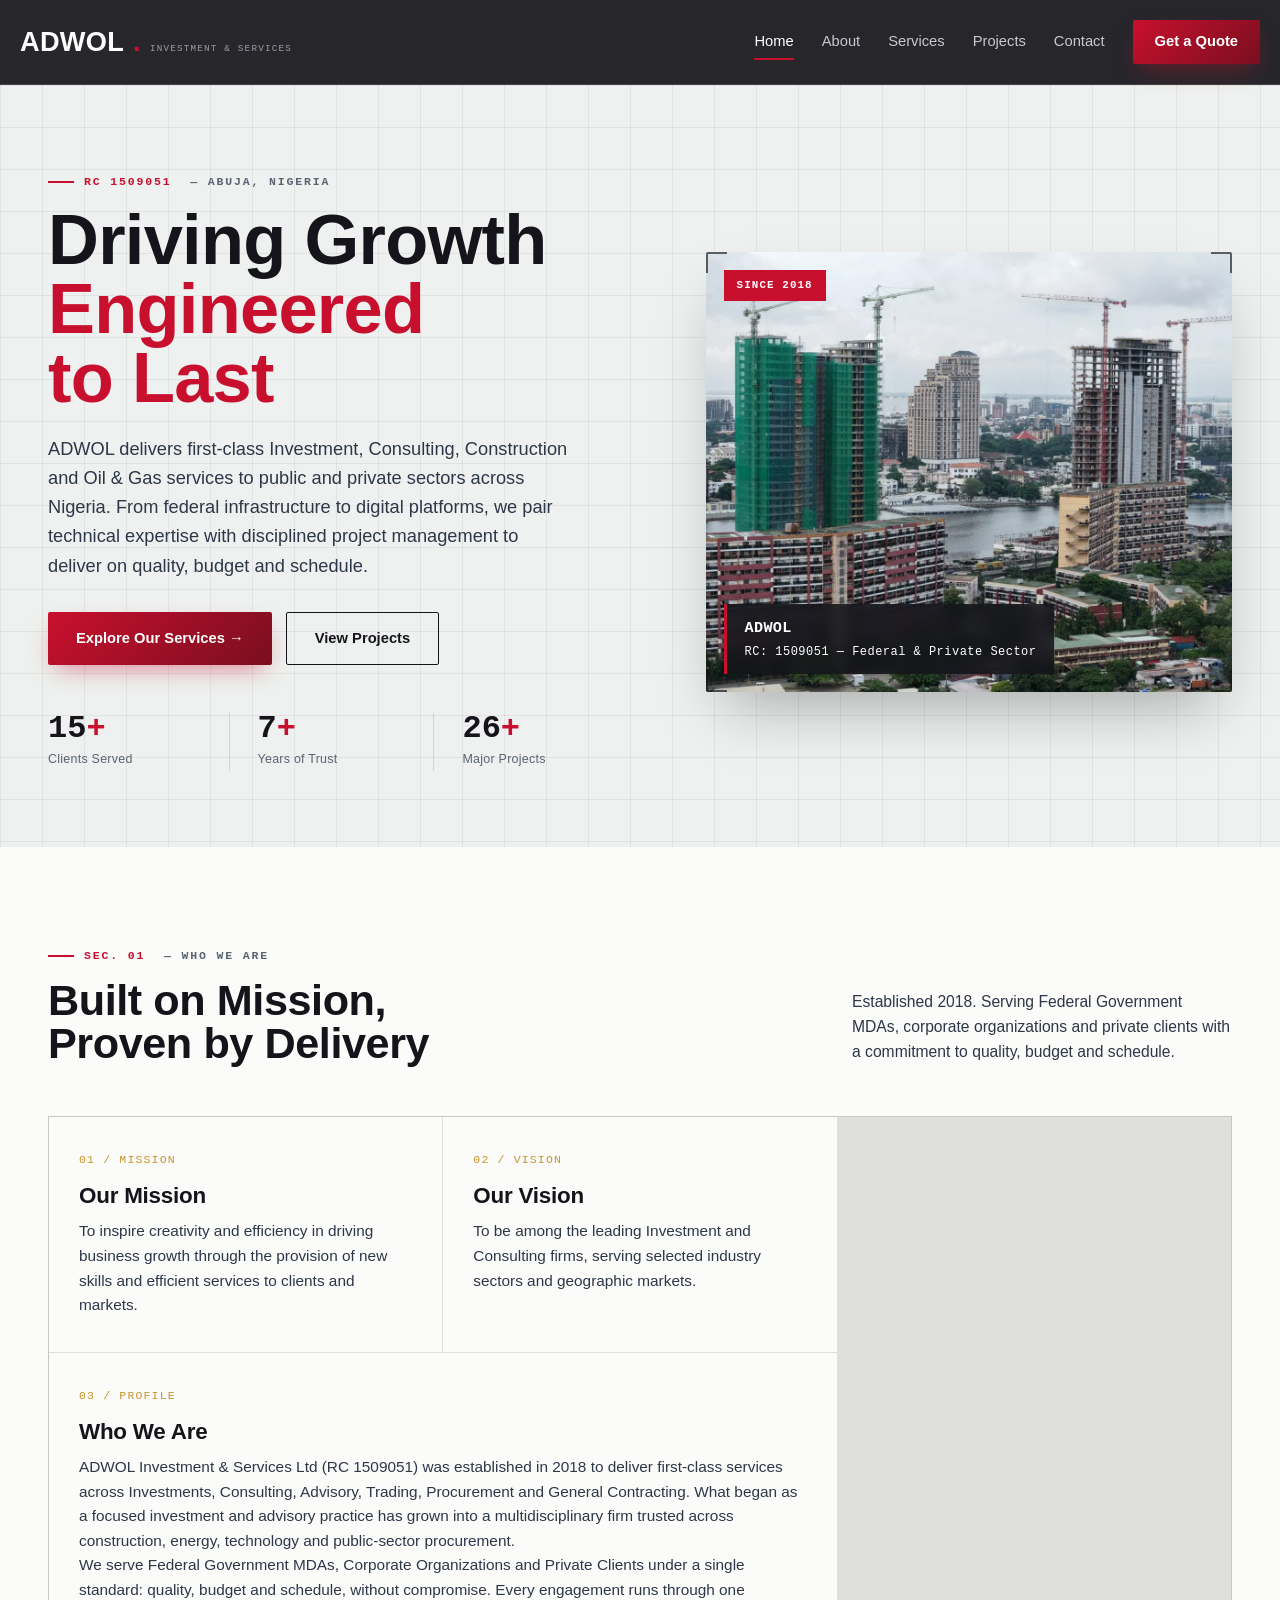
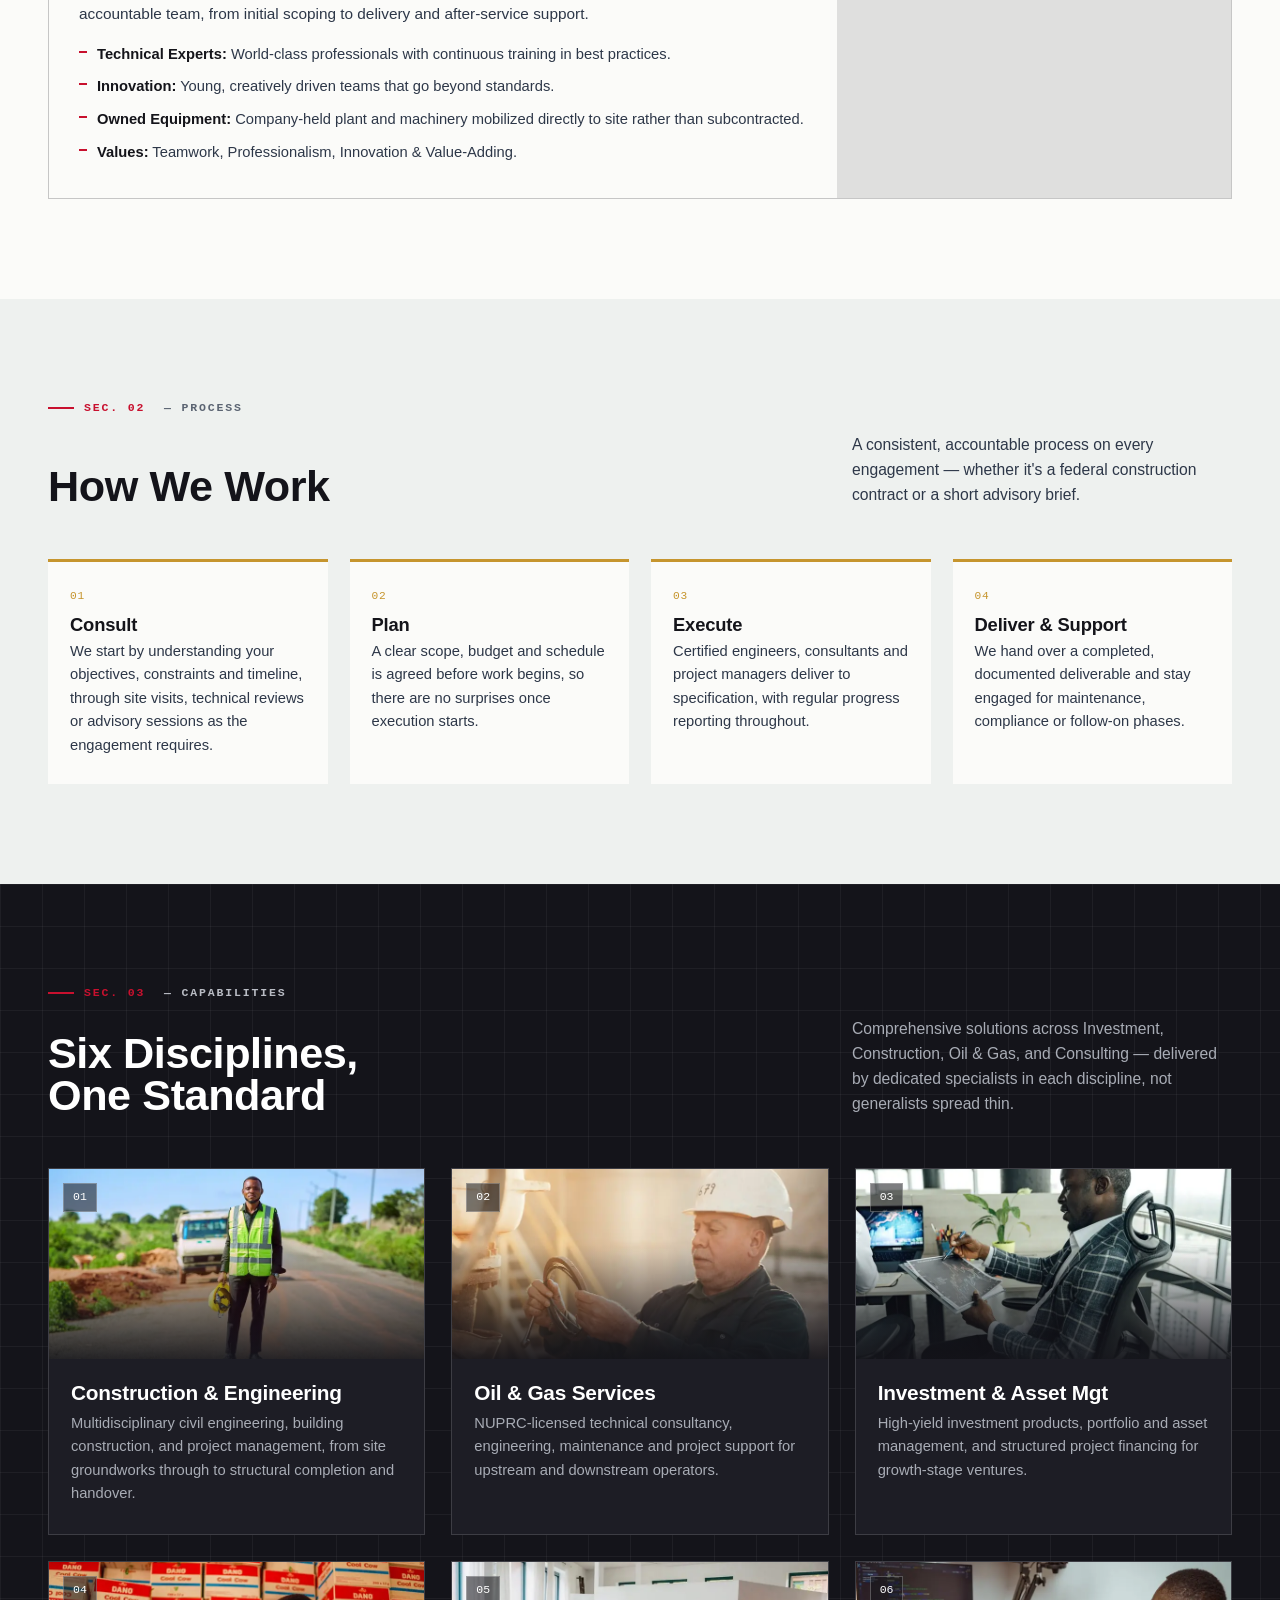
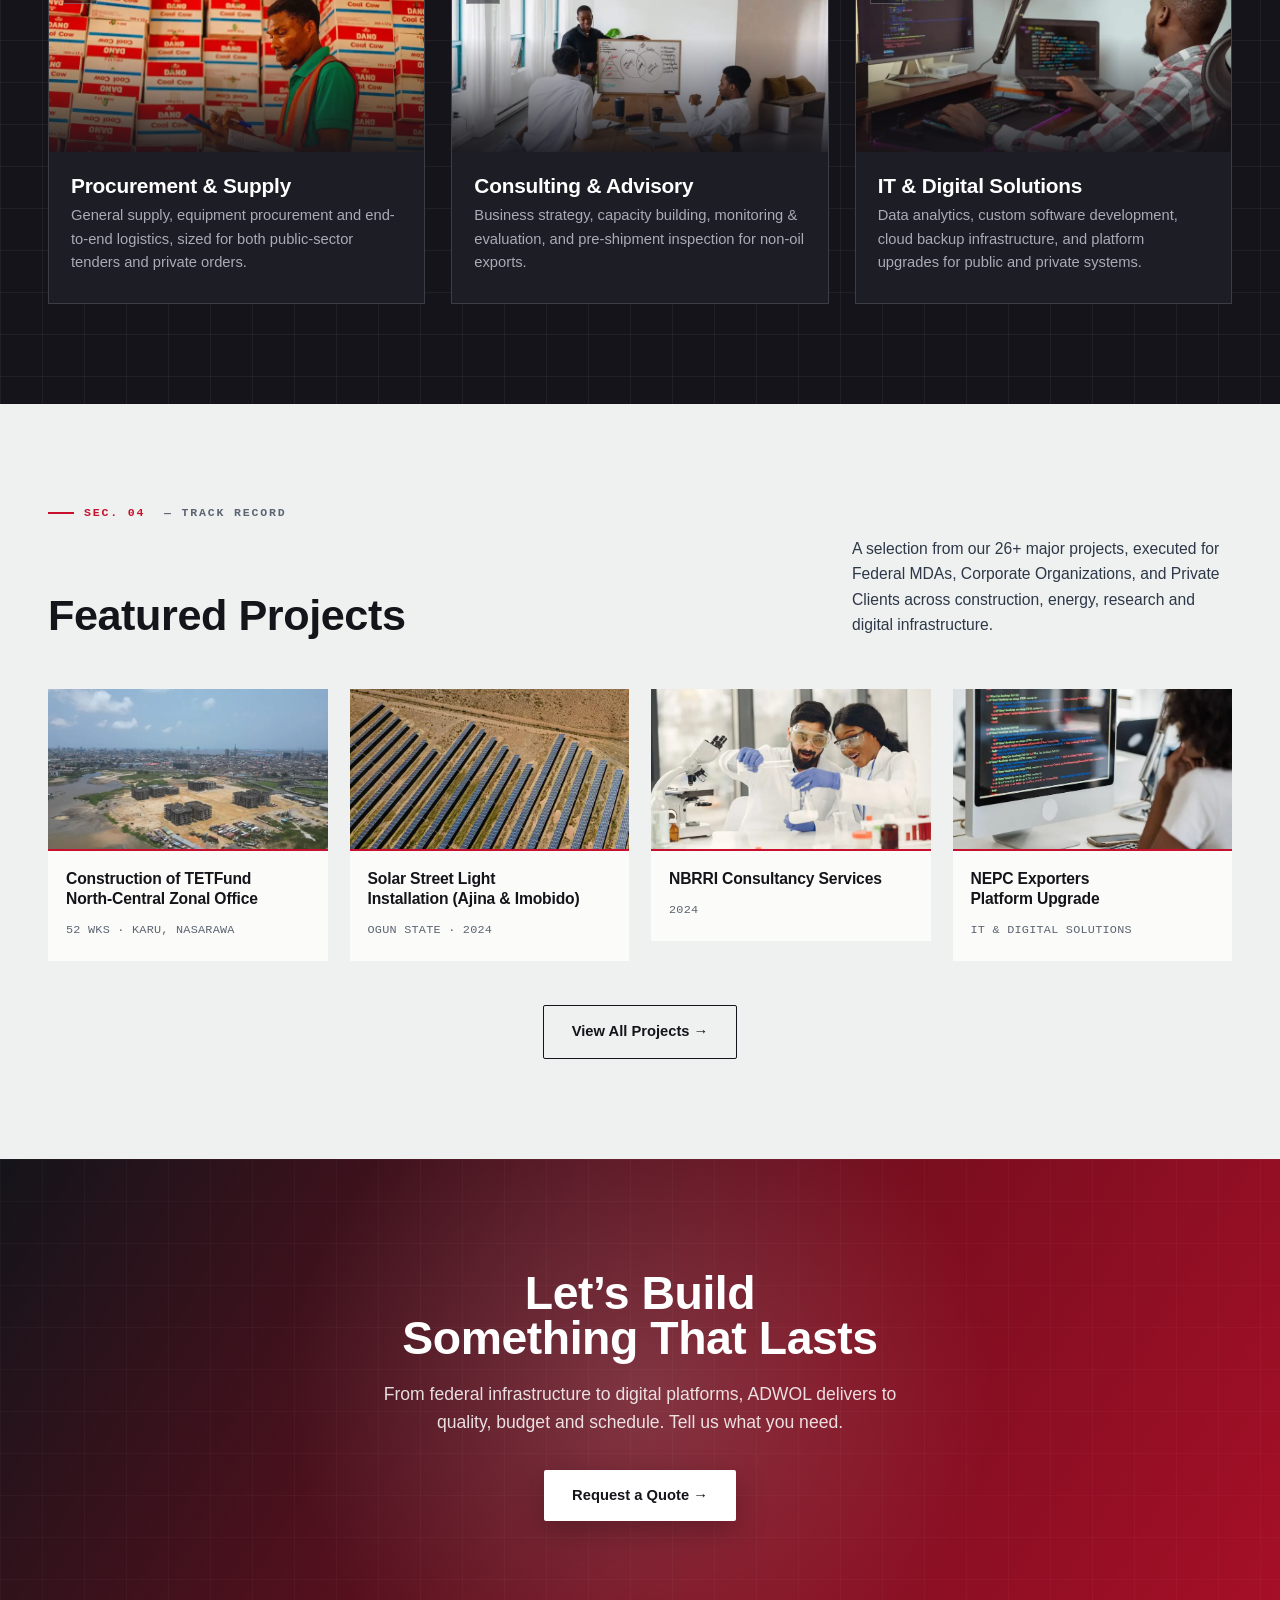
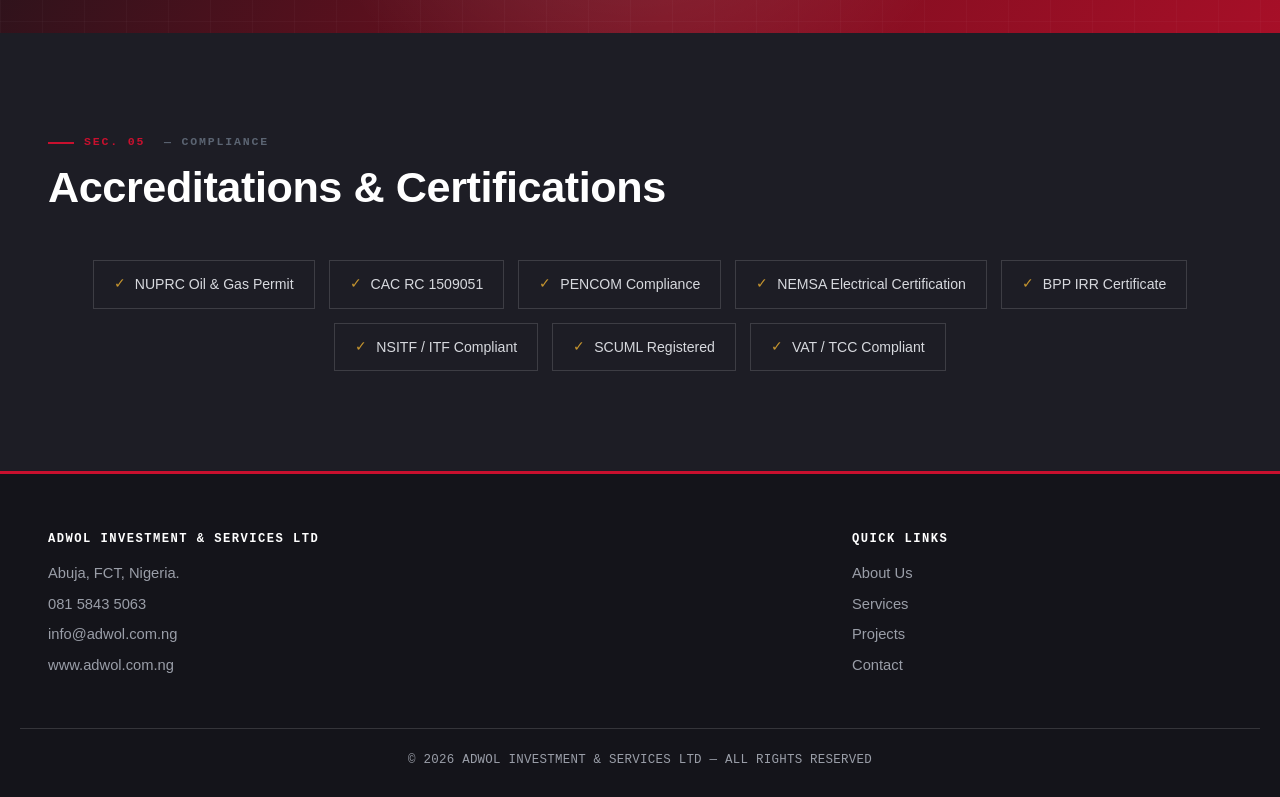
==== commit 665635c2: "Update footer address in index.html" ====
--- a/index.html
+++ b/index.html
@@ -244,7 +244,7 @@
     <div class="container foot-grid">
         <div>
             <h4>ADWOL Investment &amp; Services Ltd</h4>
-            <p>Plot 100, 4th Avenue, Gwarimpa, Abuja, FCT, Nigeria.</p>
+            <p>Abuja, FCT, Nigeria.</p>
             <a href="tel:08158435063">081 5843 5063</a>
             <a href="mailto:info@adwol.com.ng">info@adwol.com.ng</a>
             <p>www.adwol.com.ng</p>
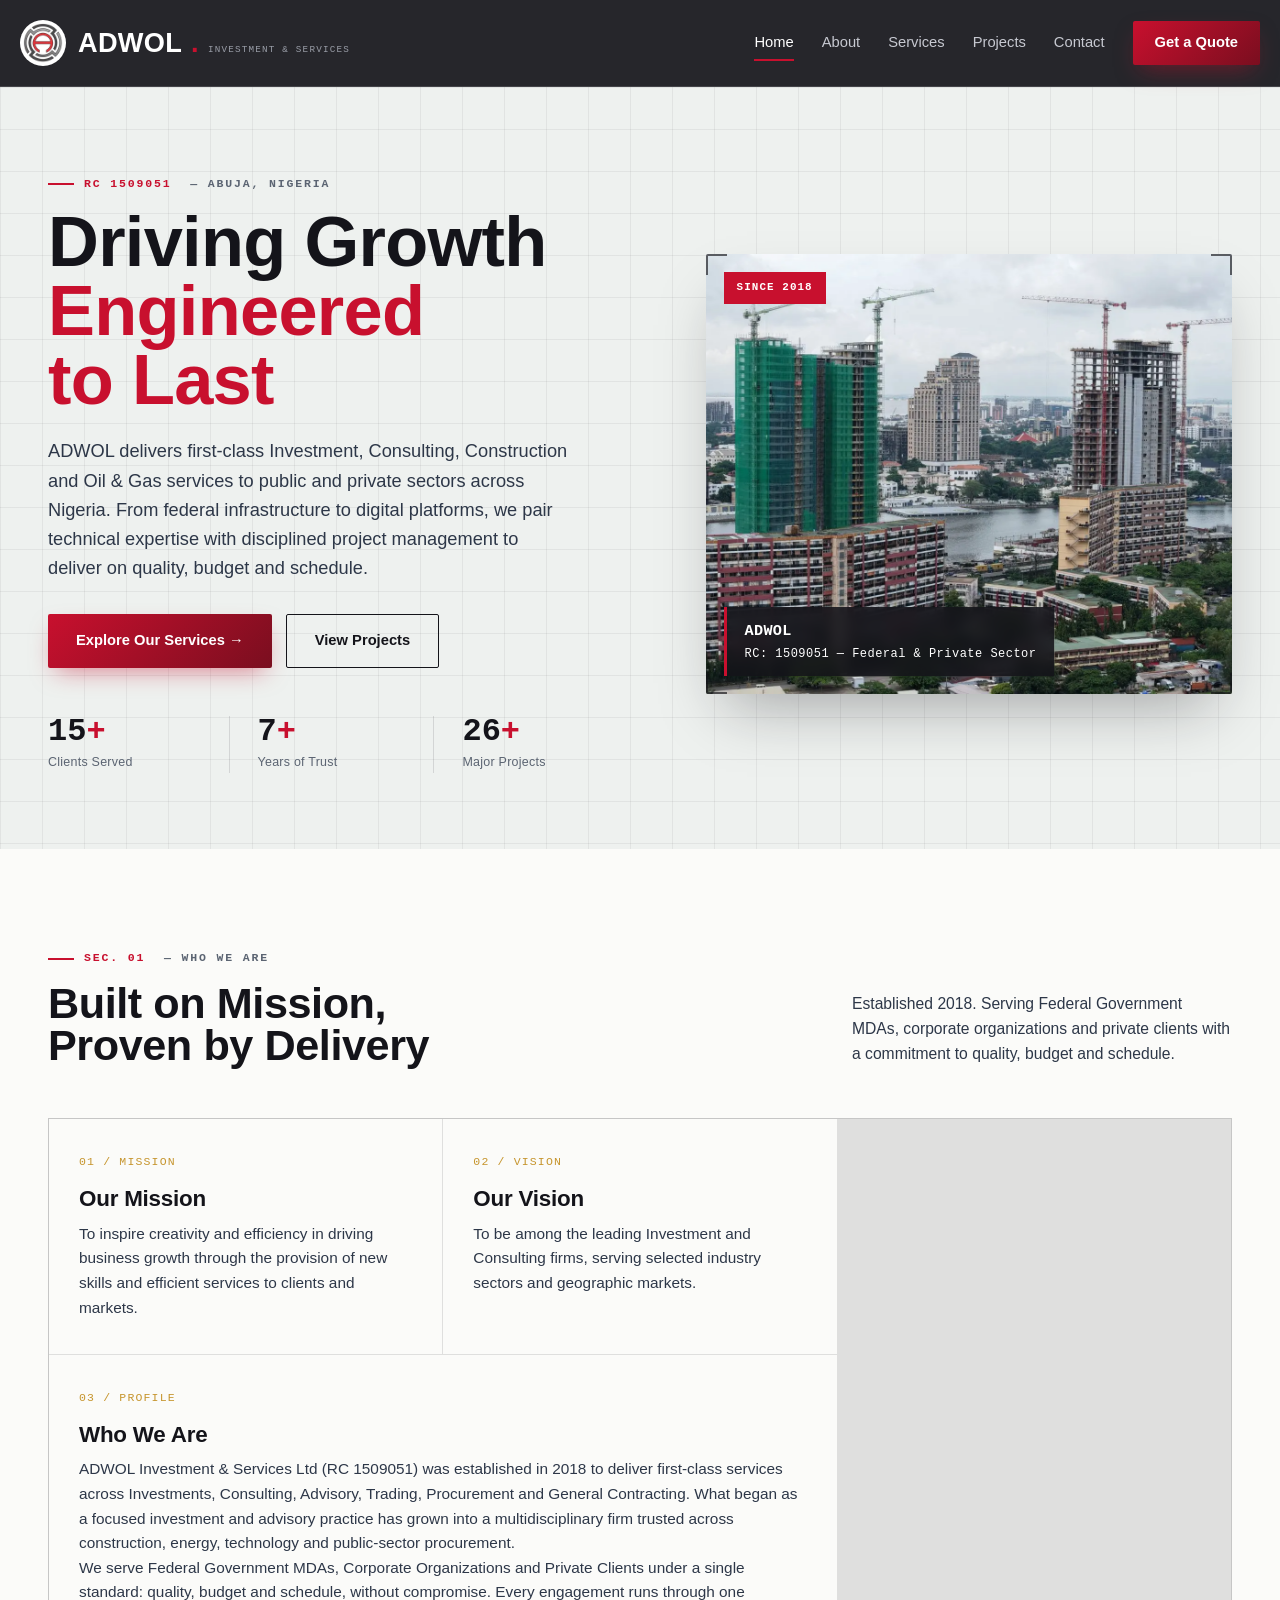
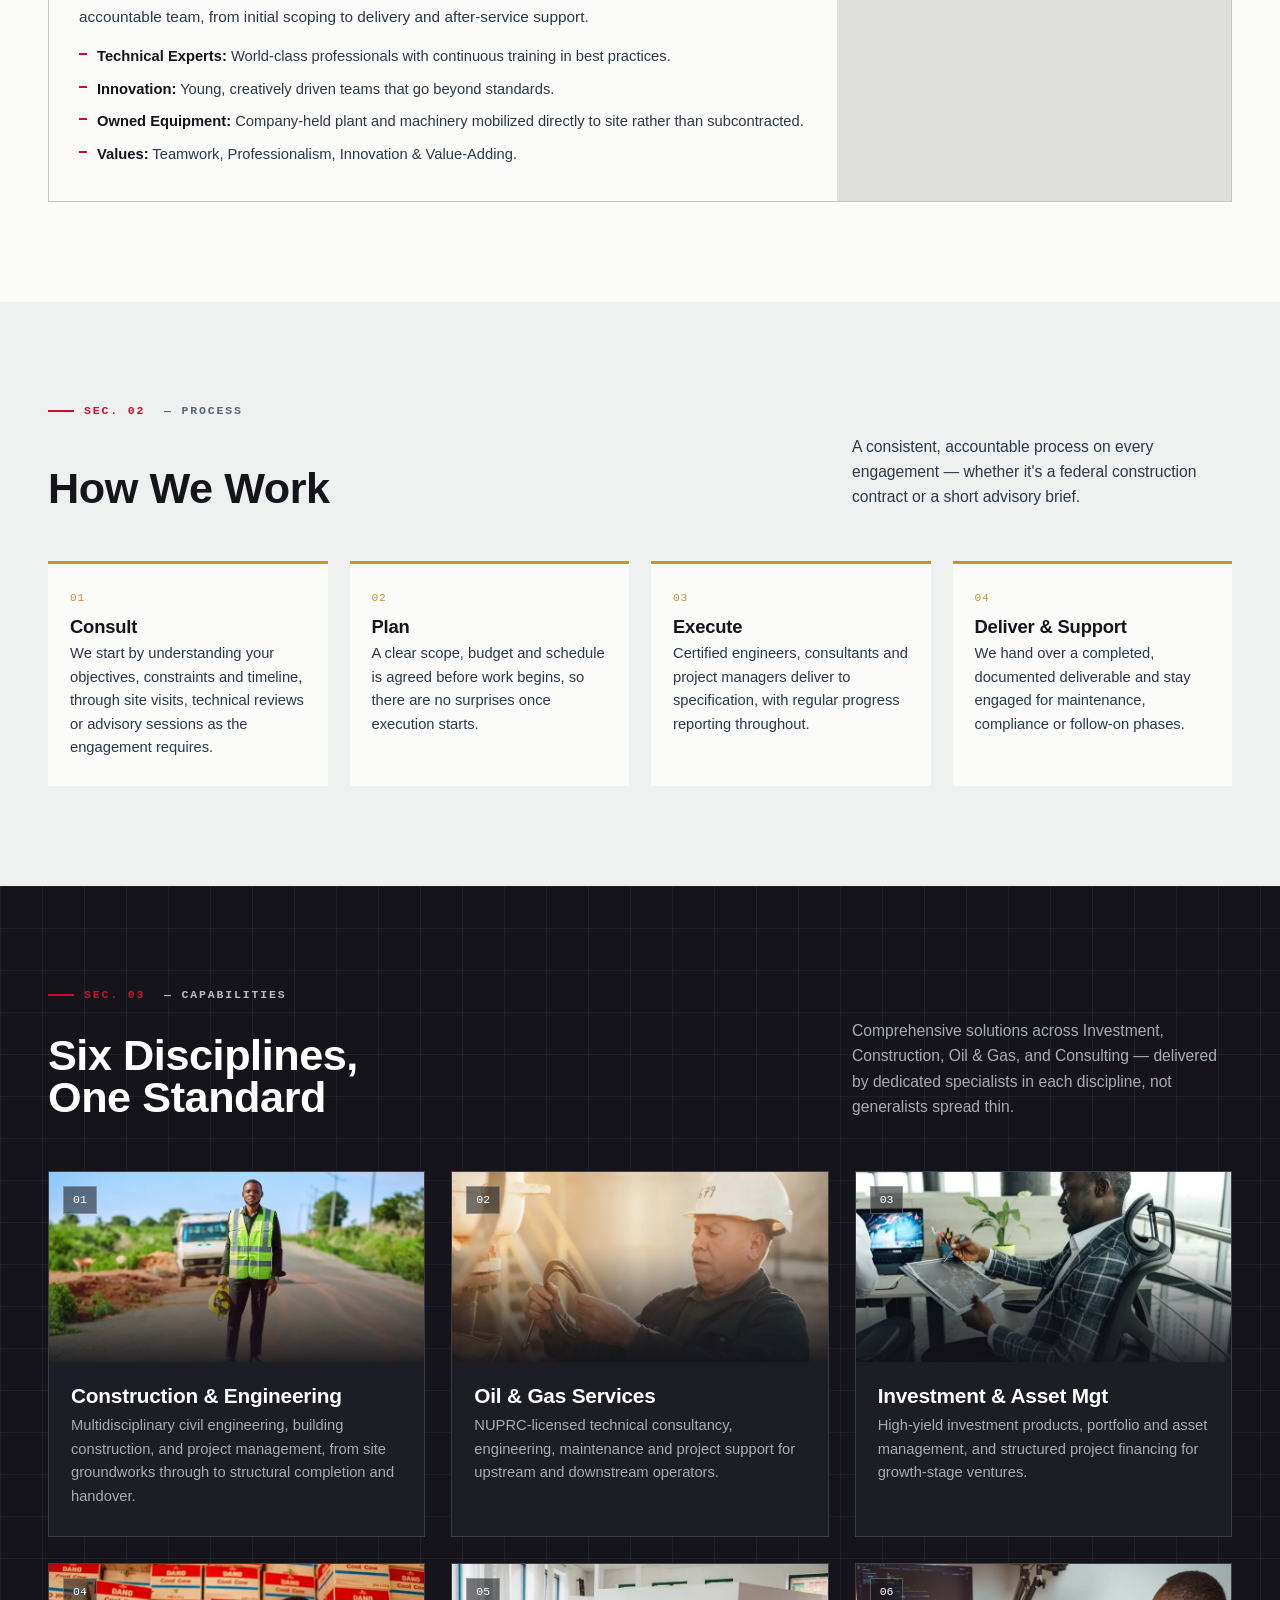
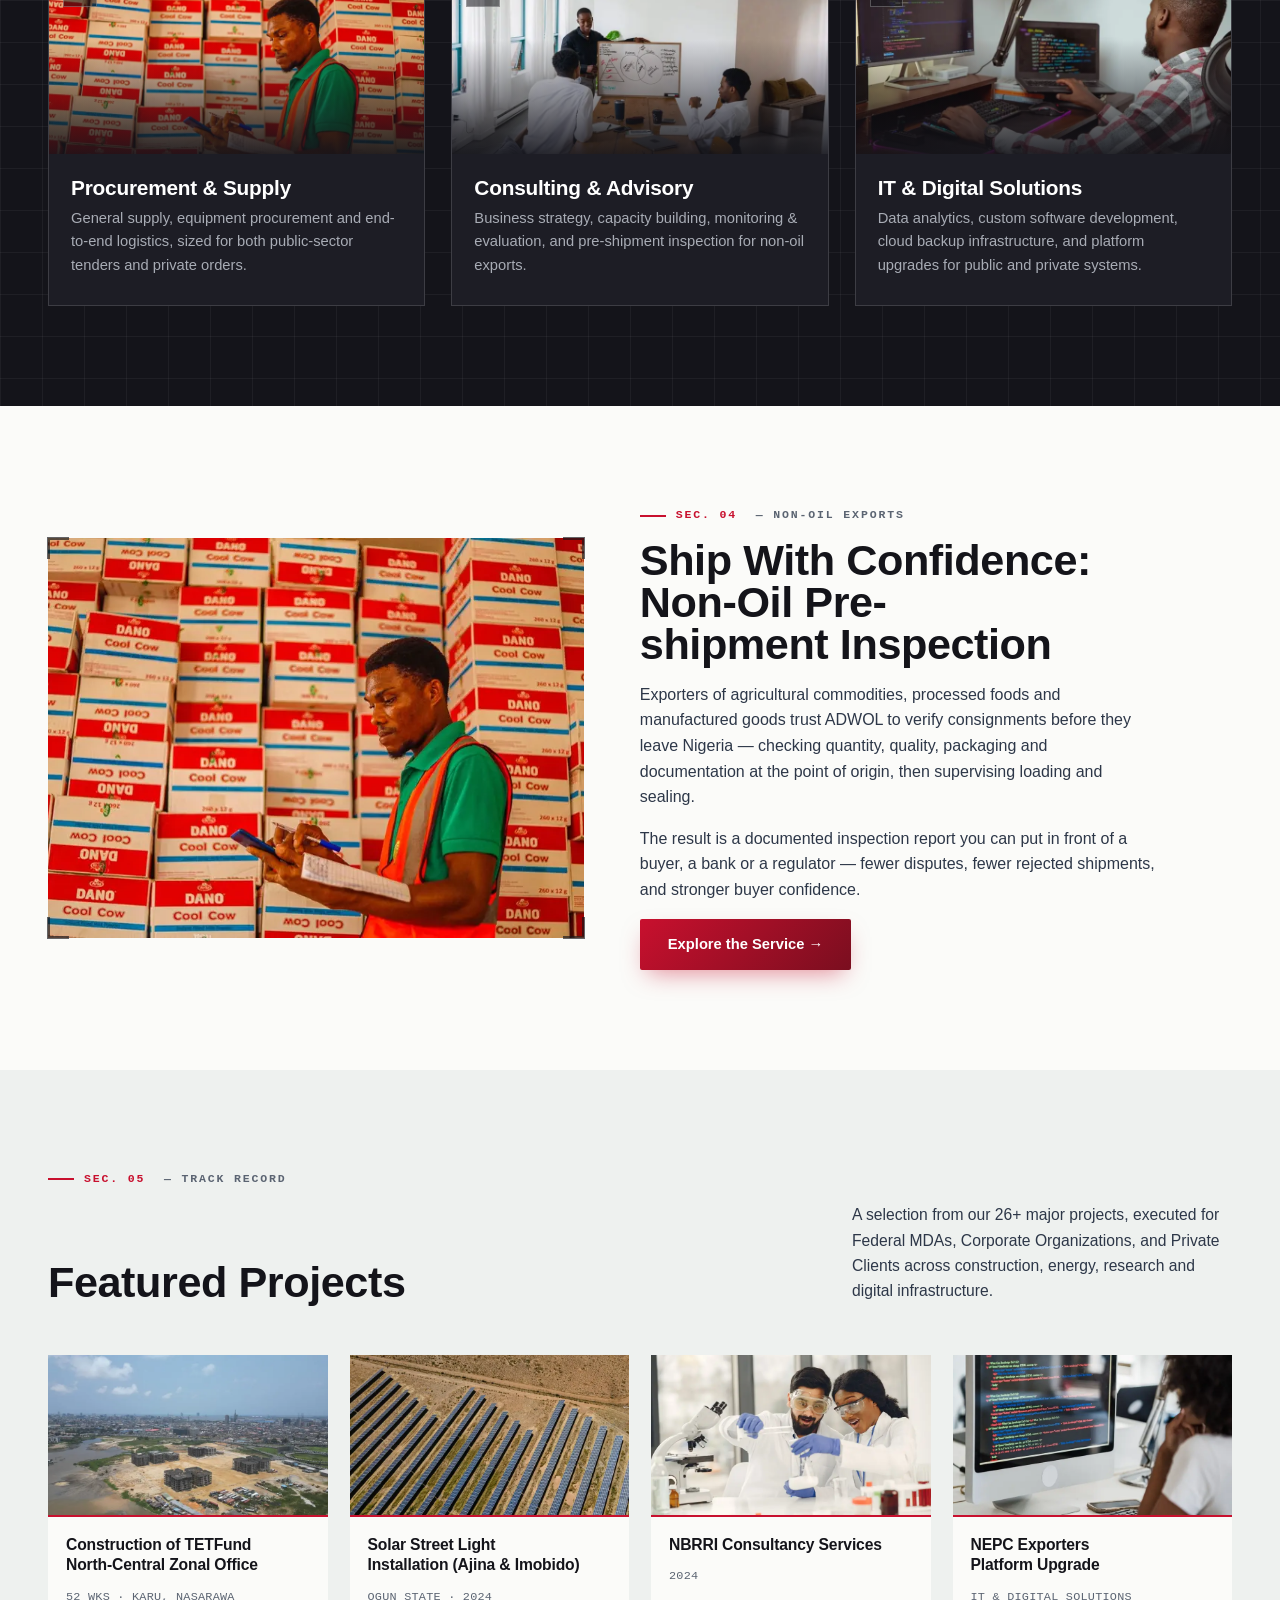
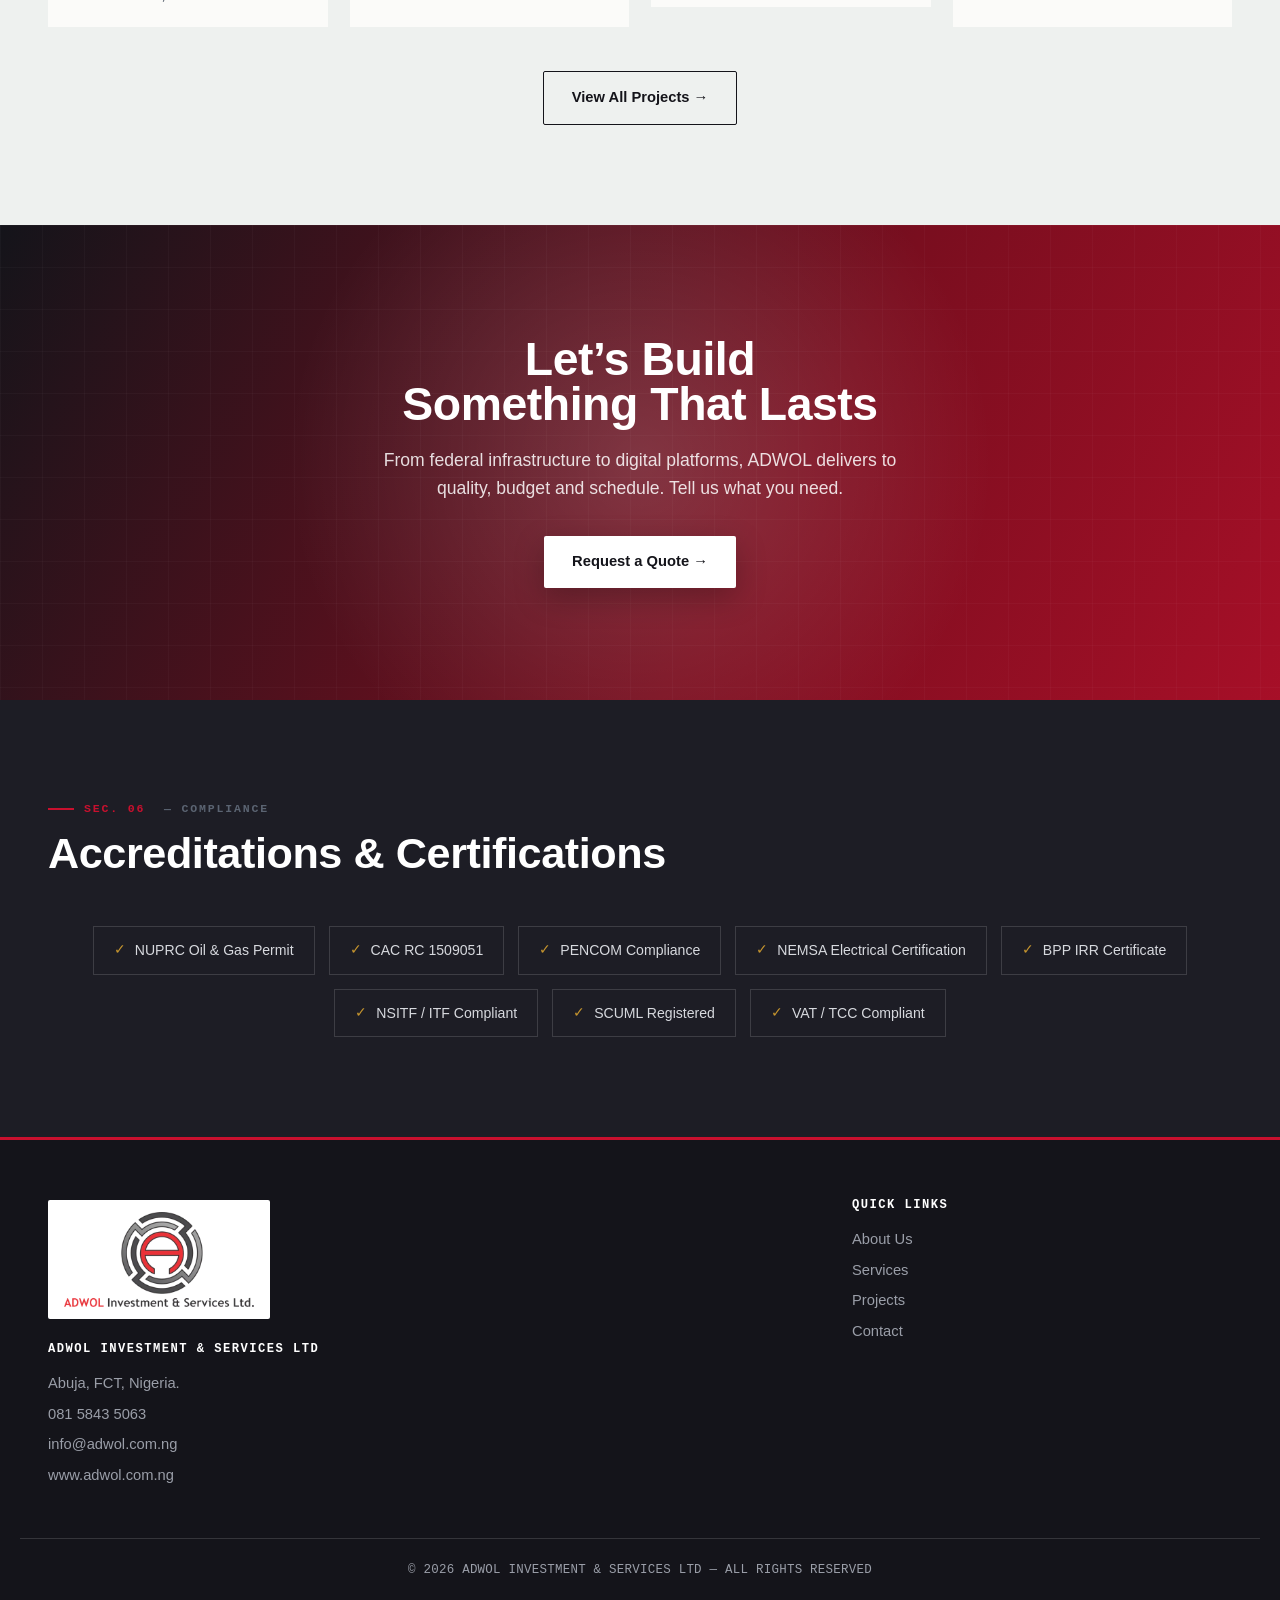
==== commit 6f9e8f70: "Publish redesigned ADWOL site: logos, pre-shipment inspection, project filters Replaces the earlier " ====
--- a/index.html
+++ b/index.html
@@ -7,10 +7,11 @@
 <meta name="description" content="ADWOL Investment & Services Ltd delivers first-class Investment, Consulting, Construction and Oil & Gas services to public and private sectors across Nigeria. NUPRC licensed, CAC RC 1509051.">
 <link rel="canonical" href="https://www.adwol.com.ng/">
 
-<link rel="icon" href="/favicon.svg" type="image/svg+xml">
-<link rel="icon" href="/favicon-32x32.png" sizes="32x32" type="image/png">
-<link rel="apple-touch-icon" href="/apple-touch-icon.png">
-<link rel="manifest" href="/site.webmanifest">
+<link rel="icon" href="favicon.ico" sizes="48x48">
+<link rel="icon" href="favicon-32x32.png" sizes="32x32" type="image/png">
+<link rel="icon" href="favicon-16x16.png" sizes="16x16" type="image/png">
+<link rel="apple-touch-icon" href="apple-touch-icon.png">
+<link rel="manifest" href="site.webmanifest">
 <meta name="theme-color" content="#14141a">
 
 <meta property="og:type" content="website">
@@ -18,13 +19,13 @@
 <meta property="og:title" content="ADWOL Investment & Services Ltd | Driving Growth, Engineered to Last">
 <meta property="og:description" content="First-class Investment, Consulting, Construction and Oil & Gas services to public and private sectors across Nigeria.">
 <meta property="og:url" content="https://www.adwol.com.ng/">
-<meta property="og:image" content="https://www.adwol.com.ngassets/images/hero-home.jpg">
+<meta property="og:image" content="https://www.adwol.com.ng/assets/images/hero-home.jpg">
 <meta property="og:image:width" content="1440">
 <meta property="og:image:height" content="1080">
 <meta name="twitter:card" content="summary_large_image">
 <meta name="twitter:title" content="ADWOL Investment & Services Ltd">
 <meta name="twitter:description" content="First-class Investment, Consulting, Construction and Oil & Gas services across Nigeria.">
-<meta name="twitter:image" content="https://www.adwol.com.ngassets/images/hero-home.jpg">
+<meta name="twitter:image" content="https://www.adwol.com.ng/assets/images/hero-home.jpg">
 
 <link rel="preconnect" href="https://fonts.googleapis.com">
 <link rel="preconnect" href="https://fonts.gstatic.com" crossorigin>
@@ -38,12 +39,11 @@
   "name": "ADWOL Investment & Services Ltd",
   "alternateName": "ADWOL",
   "url": "https://www.adwol.com.ng/",
-  "logo": "https://www.adwol.com.ngassets/images/icon-512.png",
+  "logo": "https://www.adwol.com.ng/assets/images/icon-512.png",
   "description": "First-class Investment, Consulting, Construction and Oil & Gas services to public and private sectors across Nigeria.",
   "foundingDate": "2018",
   "address": {
     "@type": "PostalAddress",
-    "streetAddress": "Plot 100, 4th Avenue, Gwarimpa",
     "addressLocality": "Abuja",
     "addressRegion": "FCT",
     "addressCountry": "NG"
@@ -60,20 +60,23 @@
 <header class="site-header">
     <div class="container bar">
         <div class="logo">
-            <a href="/" rel="home">ADWOL<span class="dot">.</span><small>Investment &amp; Services</small></a>
+            <a href="index.html" rel="home">
+                <picture><source srcset="assets/images/logo-emblem.webp" type="image/webp"><img class="logo-mark" src="assets/images/logo-emblem.png" width="46" height="46" alt=""></picture>
+                <span class="logo-text">ADWOL<span class="dot">.</span><small>Investment &amp; Services</small></span>
+            </a>
         </div>
         <button class="menu-toggle" aria-controls="primary-menu" aria-expanded="false">
             <span class="screen-reader-text">Menu</span>&#9776;
         </button>
         <nav class="main-nav" id="primary-menu" aria-label="Primary">
             <ul class="nav-links">
-                <li><a href="/" aria-current="page">Home</a></li>
-                <li><a href="/about.html">About</a></li>
-                <li><a href="/services.html">Services</a></li>
-                <li><a href="/projects.html">Projects</a></li>
-                <li><a href="/contact.html">Contact</a></li>
+                <li><a href="index.html" aria-current="page">Home</a></li>
+                <li><a href="about.html">About</a></li>
+                <li><a href="services.html">Services</a></li>
+                <li><a href="projects.html">Projects</a></li>
+                <li><a href="contact.html">Contact</a></li>
             </ul>
-            <a class="btn btn-primary nav-cta" href="/contact.html">Get a Quote</a>
+            <a class="btn btn-primary nav-cta" href="contact.html">Get a Quote</a>
         </nav>
     </div>
 </header>
@@ -89,8 +92,8 @@
             <h1>Driving Growth<span class="line2">Engineered to Last</span></h1>
             <p class="lead">ADWOL delivers first-class Investment, Consulting, Construction and Oil &amp; Gas services to public and private sectors across Nigeria. From federal infrastructure to digital platforms, we pair technical expertise with disciplined project management to deliver on quality, budget and schedule.</p>
             <div class="cta-row">
-                <a href="/services.html" class="btn btn-primary">Explore Our Services →</a>
-                <a href="/projects.html" class="btn btn-outline-dark">View Projects</a>
+                <a href="services.html" class="btn btn-primary">Explore Our Services →</a>
+                <a href="projects.html" class="btn btn-outline-dark">View Projects</a>
             </div>
             <div class="stat-rail">
                 <div class="stat"><span class="number" data-count="15">0<span class="suffix">+</span></span><span class="label">Clients Served</span></div>
@@ -175,10 +178,29 @@
     </div>
 </section>
 
+<!-- ==================== SPOTLIGHT: NON-OIL PRE-SHIPMENT INSPECTION ==================== -->
+<section class="spotlight reveal">
+    <div class="container">
+        <div class="spotlight-grid">
+            <div class="spotlight-media frame">
+                <span class="corner c-tl"></span><span class="corner c-tr"></span><span class="corner c-bl"></span><span class="corner c-br"></span>
+                <picture><source srcset="assets/images/svc-procurement-card.webp" type="image/webp"><img src="assets/images/svc-procurement-card.jpg" width="800" height="534" alt="Inspector verifying stock in a warehouse ahead of export" loading="lazy"></picture>
+            </div>
+            <div class="spotlight-copy">
+                <div class="eyebrow"><span class="tag">SEC. 04</span>&nbsp;— NON-OIL EXPORTS</div>
+                <h2>Ship With Confidence: Non&#8209;Oil Pre-shipment Inspection</h2>
+                <p>Exporters of agricultural commodities, processed foods and manufactured goods trust ADWOL to verify consignments before they leave Nigeria — checking quantity, quality, packaging and documentation at the point of origin, then supervising loading and sealing.</p>
+                <p>The result is a documented inspection report you can put in front of a buyer, a bank or a regulator — fewer disputes, fewer rejected shipments, and stronger buyer confidence.</p>
+                <a href="services.html#preshipment" class="btn btn-primary">Explore the Service →</a>
+            </div>
+        </div>
+    </div>
+</section>
+
 <!-- ==================== PROJECTS ==================== -->
 <section class="projects reveal">
     <div class="container">
-        <div class="eyebrow"><span class="tag">SEC. 04</span>&nbsp;— TRACK RECORD</div>
+        <div class="eyebrow"><span class="tag">SEC. 05</span>&nbsp;— TRACK RECORD</div>
         <div class="section-head">
             <h2>Featured Projects</h2>
             <p class="desc">A selection from our 26+ major projects, executed for Federal MDAs, Corporate Organizations, and Private Clients across construction, energy, research and digital infrastructure.</p>
@@ -205,7 +227,7 @@
                 <div class="body"><h4>NEPC Exporters Platform Upgrade</h4><span class="meta">IT &amp; DIGITAL SOLUTIONS</span></div>
             </div>
         </div>
-        <div class="proj-foot"><a href="/projects.html" class="btn btn-outline-dark">View All Projects →</a></div>
+        <div class="proj-foot"><a href="projects.html" class="btn btn-outline-dark">View All Projects →</a></div>
     </div>
 </section>
 
@@ -216,14 +238,14 @@
     <div class="container">
         <h2>Let&rsquo;s Build Something That Lasts</h2>
         <p>From federal infrastructure to digital platforms, ADWOL delivers to quality, budget and schedule. Tell us what you need.</p>
-        <a href="/contact.html" class="btn btn-primary" style="background:#fff;color:var(--ink);box-shadow:0 10px 30px rgba(0,0,0,0.25);">Request a Quote →</a>
+        <a href="contact.html" class="btn btn-primary" style="background:#fff;color:var(--ink);box-shadow:0 10px 30px rgba(0,0,0,0.25);">Request a Quote →</a>
     </div>
 </section>
 
 <!-- ==================== CERTIFICATIONS ==================== -->
 <section class="certs reveal">
     <div class="container">
-        <div class="eyebrow"><span class="tag">SEC. 05</span>&nbsp;— COMPLIANCE</div>
+        <div class="eyebrow"><span class="tag">SEC. 06</span>&nbsp;— COMPLIANCE</div>
         <div class="section-head"><h2>Accreditations &amp; Certifications</h2></div>
         <div class="cert-grid">
             <div class="cert-chip"><span class="check">✓</span> NUPRC Oil &amp; Gas Permit</div>
@@ -243,6 +265,7 @@
 <footer class="site-footer">
     <div class="container foot-grid">
         <div>
+            <a href="index.html" class="footer-logo" aria-label="ADWOL Investment &amp; Services Ltd — home"><picture><source srcset="assets/images/logo-full.webp" type="image/webp"><img src="assets/images/logo-full.png" width="220" height="109" alt="ADWOL Investment &amp; Services Ltd" loading="lazy"></picture></a>
             <h4>ADWOL Investment &amp; Services Ltd</h4>
             <p>Abuja, FCT, Nigeria.</p>
             <a href="tel:08158435063">081 5843 5063</a>
@@ -251,10 +274,10 @@
         </div>
         <div>
             <h4>Quick Links</h4>
-            <a href="/about.html">About Us</a>
-            <a href="/services.html">Services</a>
-            <a href="/projects.html">Projects</a>
-            <a href="/contact.html">Contact</a>
+            <a href="about.html">About Us</a>
+            <a href="services.html">Services</a>
+            <a href="projects.html">Projects</a>
+            <a href="contact.html">Contact</a>
         </div>
     </div>
     <div class="container copyright">© 2026 ADWOL INVESTMENT &amp; SERVICES LTD — ALL RIGHTS RESERVED</div>
--- a/assets/css/style.css
+++ b/assets/css/style.css
@@ -141,7 +141,15 @@
 .site-header.is-scrolled{background:rgba(20,20,26,0.88);backdrop-filter:blur(10px) saturate(140%);box-shadow:0 8px 30px rgba(0,0,0,0.28);}
 .site-header.is-scrolled .bar{padding:13px 0;}
 .logo{font-family:var(--font-display);font-weight:900;font-size:1.7rem;color:#fff;letter-spacing:0.01em;display:flex;align-items:baseline;gap:9px;}
-.logo a{color:inherit;text-decoration:none;display:flex;align-items:baseline;gap:9px;}
+.logo a{color:inherit;text-decoration:none;display:flex;align-items:center;gap:12px;}
+.logo-mark{width:46px;height:46px;background:#fff;border-radius:50%;padding:3px;flex:none;}
+.logo-text{display:flex;align-items:baseline;gap:9px;}
+.site-header.is-scrolled .logo-mark{width:40px;height:40px;}
+.logo-mark{transition:width .3s ease,height .3s ease;}
+.footer-logo{display:inline-block;background:#fff;padding:12px 16px;margin-bottom:18px;border-radius:2px;}
+.footer-logo img{width:190px;height:auto;}
+.svc-card li a{color:inherit;text-decoration:underline;text-decoration-color:var(--signal);text-underline-offset:3px;}
+.svc-card li a:hover{color:#fff;}
 .logo .dot{color:var(--signal);}
 .logo small{font-family:var(--font-mono);font-size:0.58rem;letter-spacing:0.13em;color:#9a9ea8;text-transform:uppercase;font-weight:500;}
 
@@ -272,6 +280,35 @@
 
 .service-grid-full{display:grid;grid-template-columns:repeat(3,1fr);gap:26px;}
 
+/* ---------- pre-shipment inspection (services page + home spotlight) ---------- */
+.preship{background:var(--paper);}
+.preship-grid{display:grid;grid-template-columns:1.1fr 0.9fr;gap:56px;align-items:start;}
+.preship-copy p{color:var(--steel);margin-bottom:1.1rem;max-width:62ch;}
+.preship-copy h2{margin-bottom:1.2rem;}
+.preship-copy .check-list{margin-top:8px;}
+.spec-panel{background:var(--ink);color:#fff;padding:34px 32px;position:relative;overflow:hidden;}
+.spec-panel .blueprint{opacity:0.25;}
+.spec-panel > *{position:relative;z-index:2;}
+.spec-panel .panel-label{font-family:var(--font-mono);font-size:0.72rem;letter-spacing:0.16em;text-transform:uppercase;color:#b9bcc4;margin-bottom:20px;display:block;}
+.step-list{list-style:none;display:grid;gap:0;}
+.step-list li{display:grid;grid-template-columns:44px 1fr;gap:14px;padding:16px 0;border-top:1px solid var(--line-on-dark);}
+.step-list li:first-child{border-top:none;padding-top:0;}
+.step-list .n{font-family:var(--font-mono);font-weight:600;color:var(--signal-2);font-size:0.95rem;padding-top:2px;}
+.step-list h4{font-family:var(--font-display);font-size:1.15rem;color:#fff;margin-bottom:4px;}
+.step-list p{font-size:0.9rem;color:#a8acb5;}
+.verify-grid{display:grid;grid-template-columns:repeat(3,1fr);gap:22px;margin-top:56px;}
+.verify-card{background:var(--draft);border-top:3px solid var(--signal);padding:26px 24px;}
+.verify-card h4{font-family:var(--font-display);font-size:1.2rem;margin-bottom:8px;}
+.verify-card p{font-size:0.92rem;color:var(--steel);}
+.track-callout{margin-top:44px;display:flex;justify-content:space-between;align-items:center;gap:28px;flex-wrap:wrap;background:var(--ink);color:#fff;padding:30px 34px;border-left:4px solid var(--signal);}
+.track-callout .k{font-family:var(--font-mono);font-size:0.7rem;letter-spacing:0.14em;text-transform:uppercase;color:#b9bcc4;display:block;margin-bottom:6px;}
+.track-callout p{color:#e6e7eb;max-width:60ch;}
+.spotlight{background:var(--paper);}
+.spotlight-grid{display:grid;grid-template-columns:0.95fr 1.05fr;gap:56px;align-items:center;}
+.spotlight-media img{width:100%;height:400px;object-fit:cover;}
+.spotlight-copy h2{margin-bottom:1rem;}
+.spotlight-copy p{color:var(--steel);margin-bottom:1rem;max-width:58ch;}
+
 /* ---------- projects (home strip) ---------- */
 .projects{background:var(--draft);}
 .proj-grid{display:grid;grid-template-columns:repeat(4,1fr);gap:22px;}
@@ -406,6 +443,9 @@
   .about-intro-media{order:-1;}
   .about-intro-media img{height:320px;}
   .values-grid{grid-template-columns:repeat(2,1fr);}
+  .preship-grid,.spotlight-grid{grid-template-columns:1fr;gap:36px;}
+  .verify-grid{grid-template-columns:1fr;}
+  .spotlight-media img{height:300px;}
   .svc-grid{grid-template-columns:repeat(2,1fr);}
   .service-grid-full{grid-template-columns:repeat(2,1fr);}
   .proj-grid{grid-template-columns:repeat(2,1fr);}
@@ -449,3 +489,4 @@
 
 /* ---------- concept note (preview only, harmless if present) ---------- */
 .note{background:var(--brass);color:var(--ink);text-align:center;font-family:var(--font-mono);font-size:0.8rem;letter-spacing:0.03em;padding:11px 20px;}
+.foot-grid .footer-logo{display:inline-block;margin:0 0 18px;}
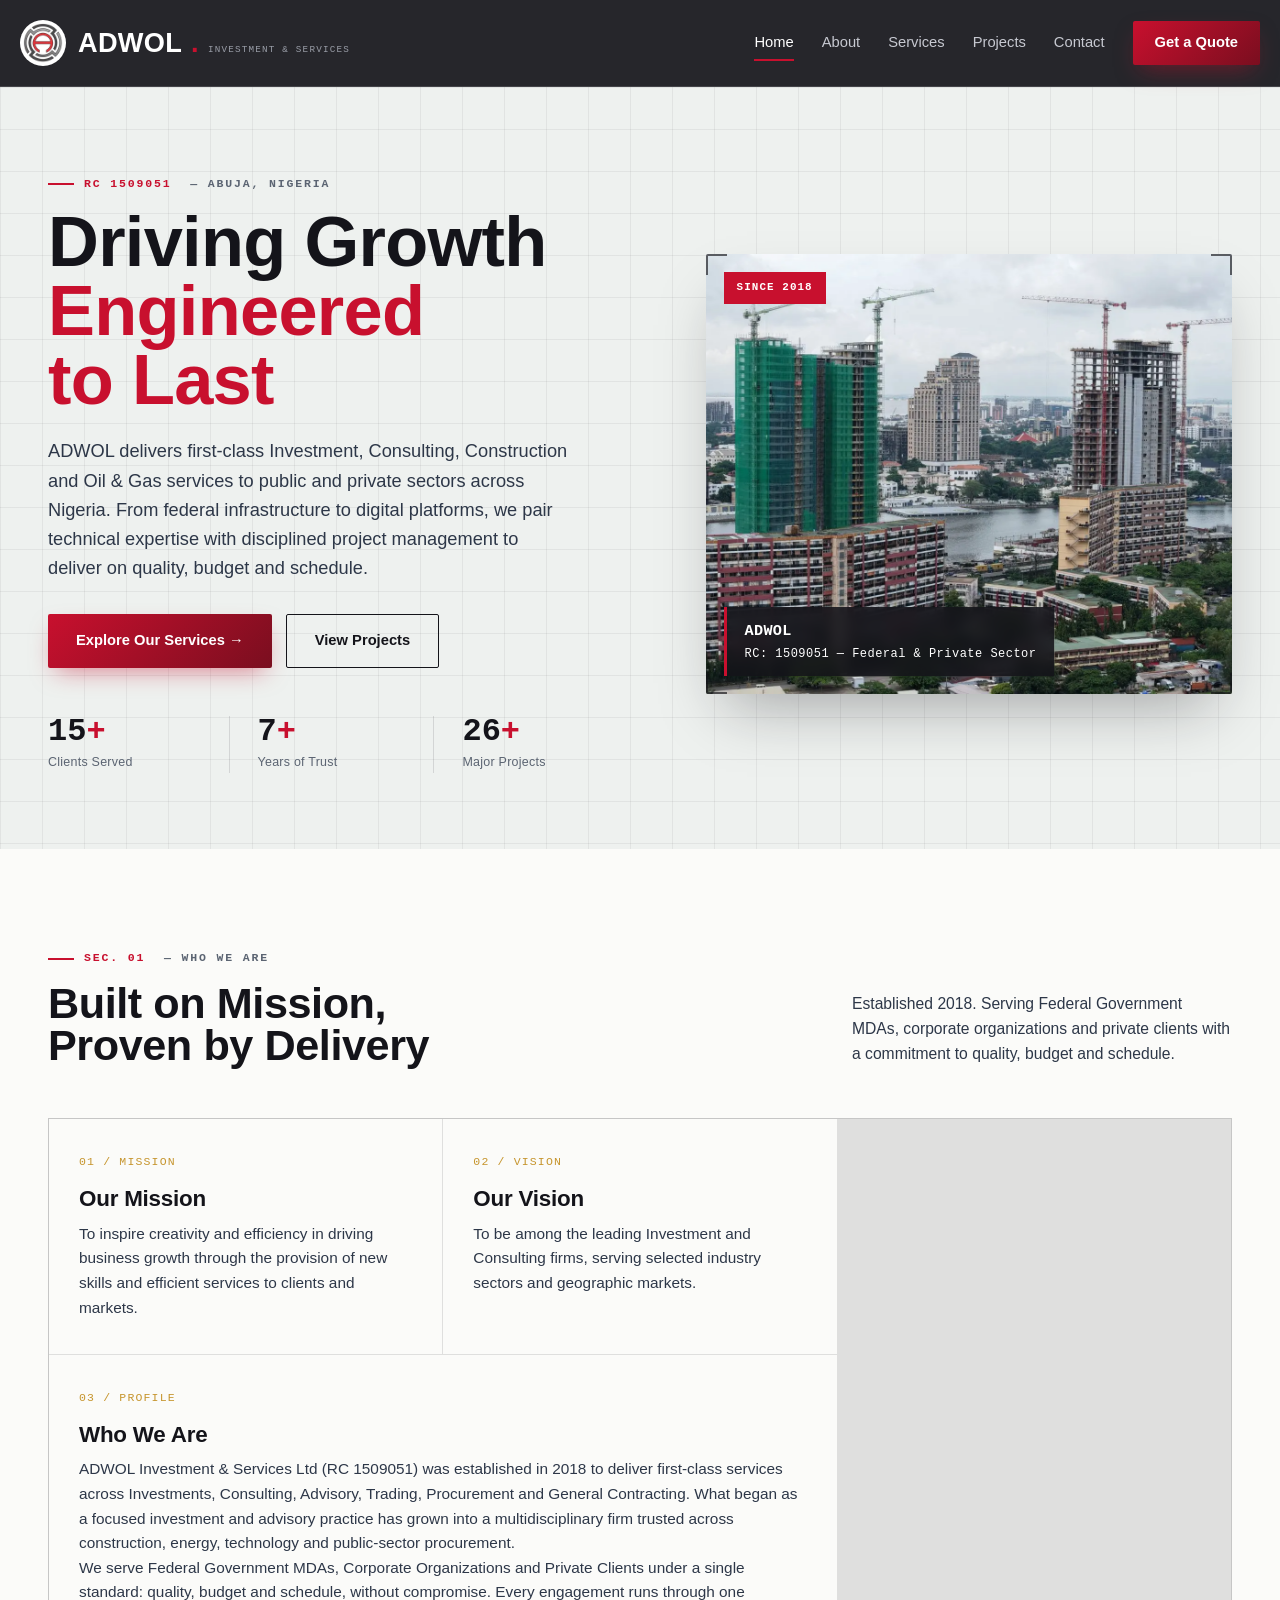
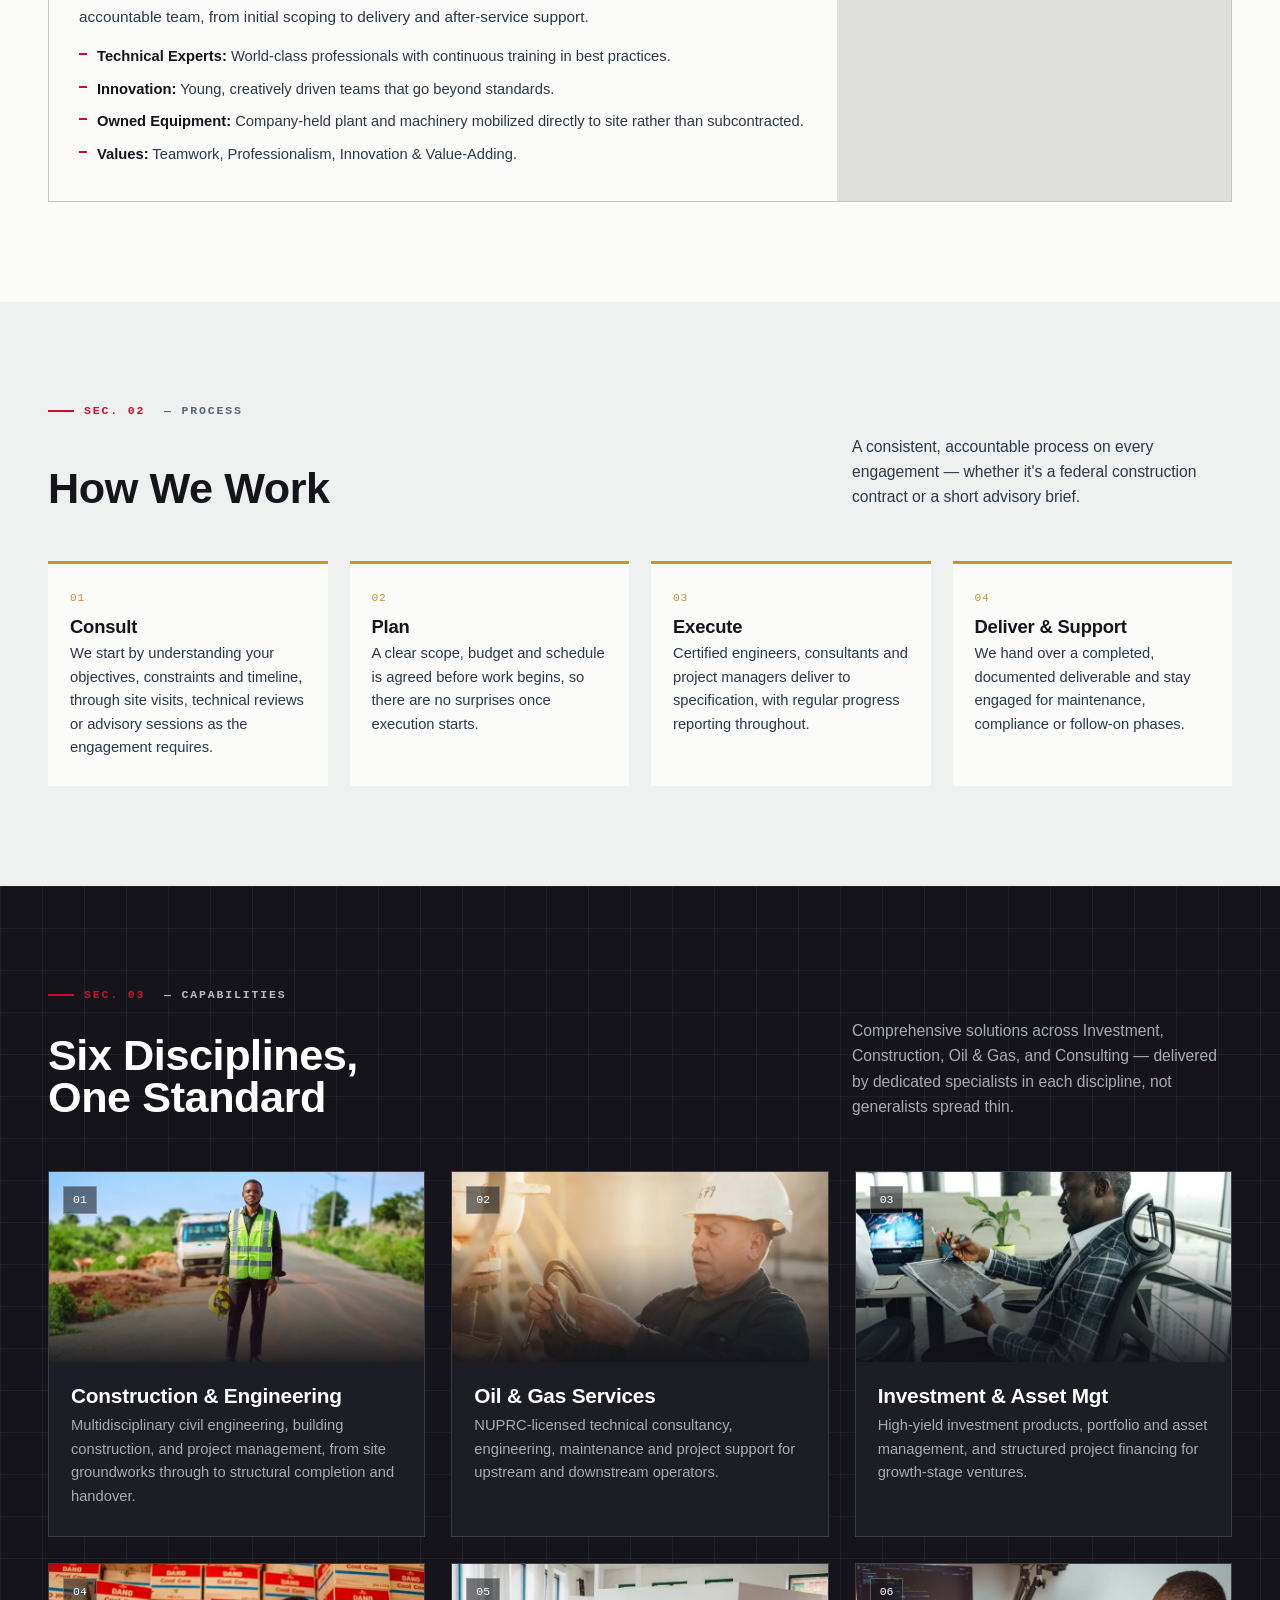
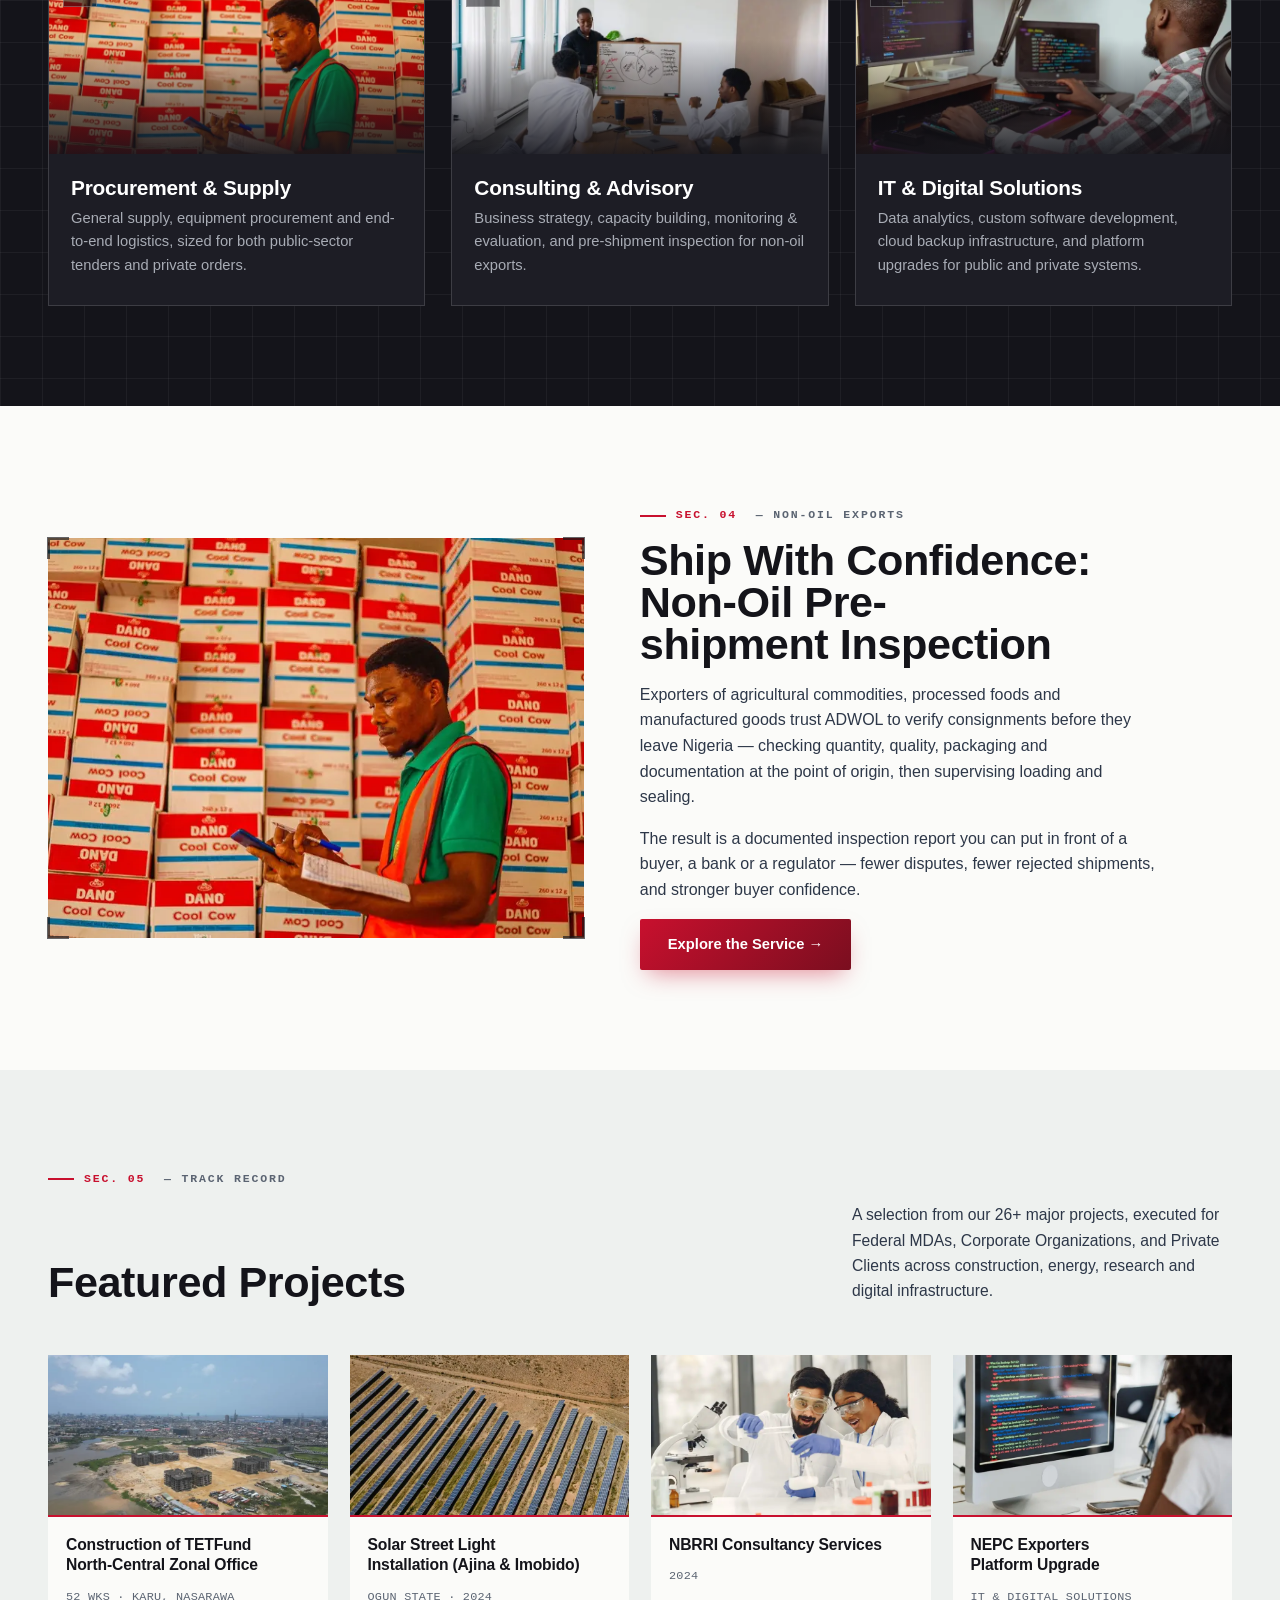
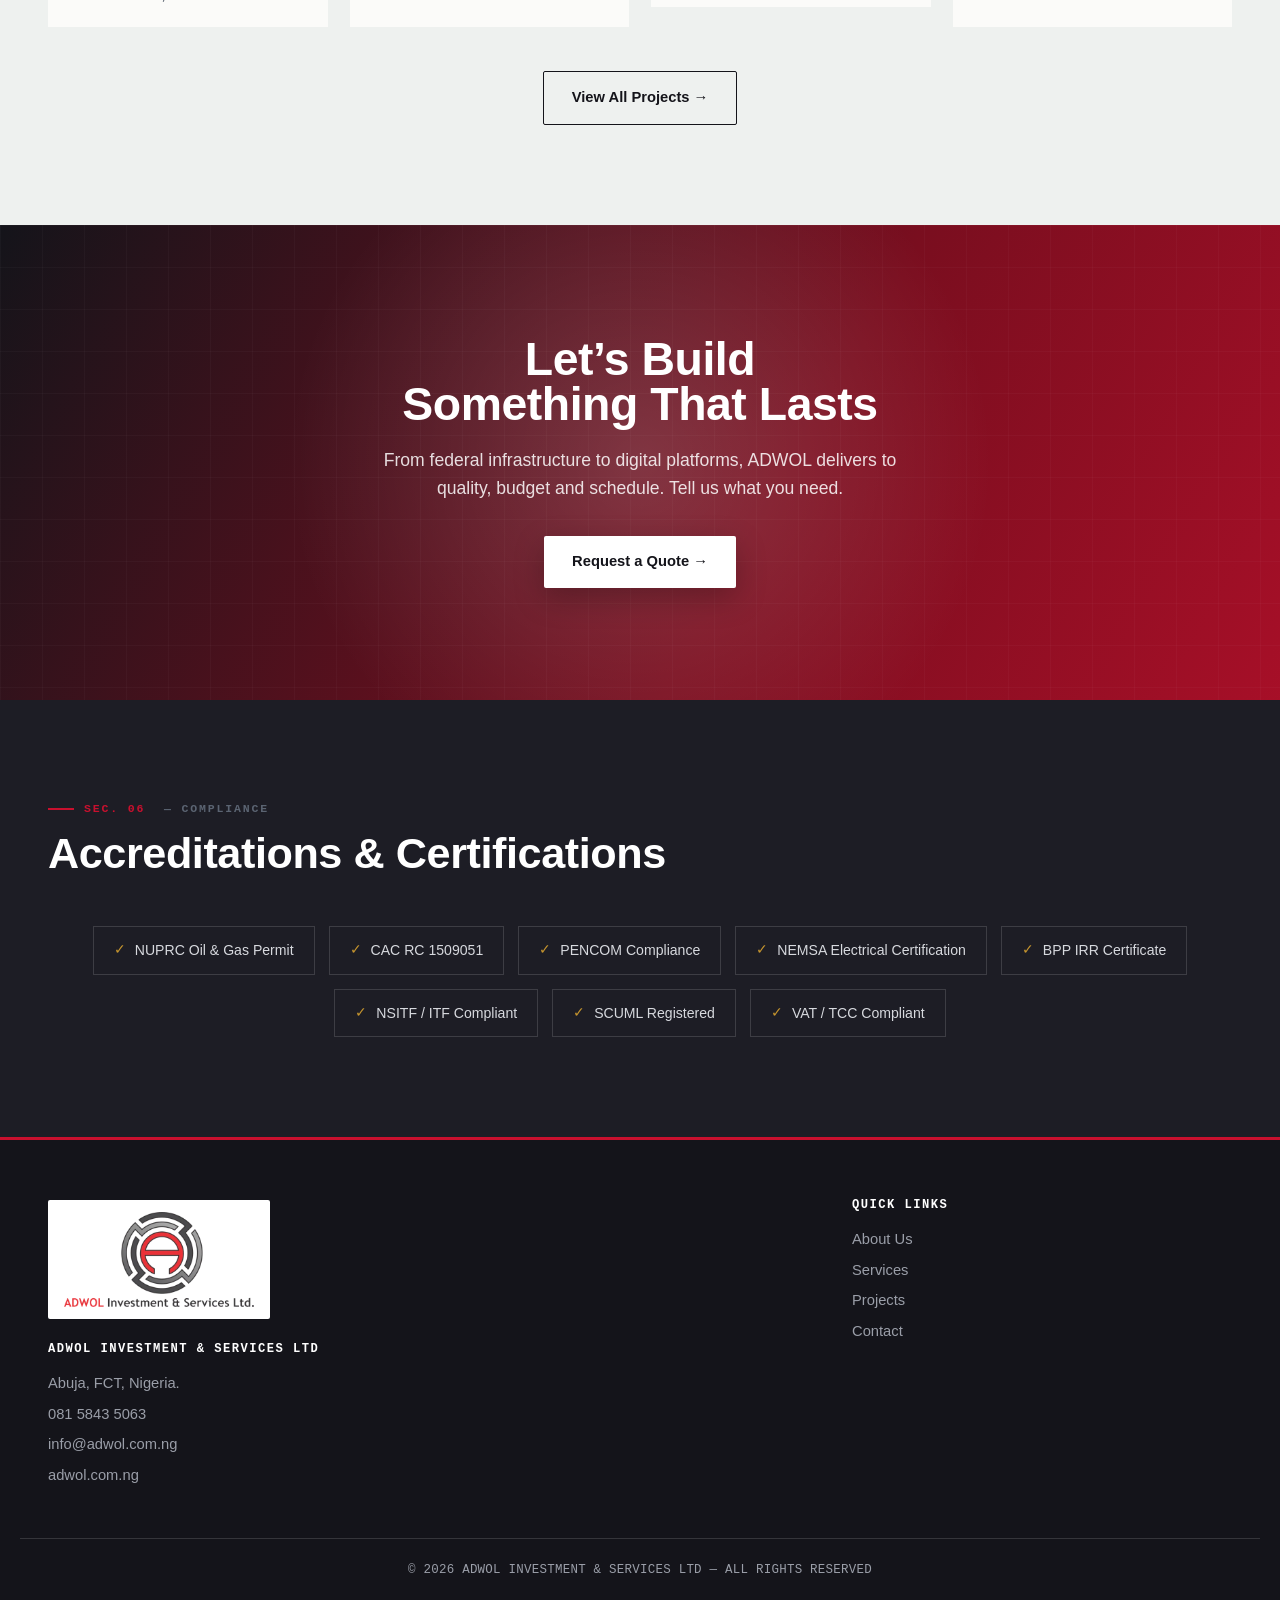
==== commit 63245633: "Publish 250kVA solar case study and canonical-domain fix Adds the solar-250kva-case-study.html page " ====
--- a/index.html
+++ b/index.html
@@ -5,7 +5,7 @@
 <meta name="viewport" content="width=device-width, initial-scale=1.0">
 <title>ADWOL Investment &amp; Services Ltd | Investment, Construction &amp; Oil/Gas — Nigeria</title>
 <meta name="description" content="ADWOL Investment & Services Ltd delivers first-class Investment, Consulting, Construction and Oil & Gas services to public and private sectors across Nigeria. NUPRC licensed, CAC RC 1509051.">
-<link rel="canonical" href="https://www.adwol.com.ng/">
+<link rel="canonical" href="https://adwol.com.ng/">
 
 <link rel="icon" href="favicon.ico" sizes="48x48">
 <link rel="icon" href="favicon-32x32.png" sizes="32x32" type="image/png">
@@ -18,14 +18,14 @@
 <meta property="og:site_name" content="ADWOL Investment & Services Ltd">
 <meta property="og:title" content="ADWOL Investment & Services Ltd | Driving Growth, Engineered to Last">
 <meta property="og:description" content="First-class Investment, Consulting, Construction and Oil & Gas services to public and private sectors across Nigeria.">
-<meta property="og:url" content="https://www.adwol.com.ng/">
-<meta property="og:image" content="https://www.adwol.com.ng/assets/images/hero-home.jpg">
+<meta property="og:url" content="https://adwol.com.ng/">
+<meta property="og:image" content="https://adwol.com.ng/assets/images/hero-home.jpg">
 <meta property="og:image:width" content="1440">
 <meta property="og:image:height" content="1080">
 <meta name="twitter:card" content="summary_large_image">
 <meta name="twitter:title" content="ADWOL Investment & Services Ltd">
 <meta name="twitter:description" content="First-class Investment, Consulting, Construction and Oil & Gas services across Nigeria.">
-<meta name="twitter:image" content="https://www.adwol.com.ng/assets/images/hero-home.jpg">
+<meta name="twitter:image" content="https://adwol.com.ng/assets/images/hero-home.jpg">
 
 <link rel="preconnect" href="https://fonts.googleapis.com">
 <link rel="preconnect" href="https://fonts.gstatic.com" crossorigin>
@@ -38,8 +38,8 @@
   "@type": "Organization",
   "name": "ADWOL Investment & Services Ltd",
   "alternateName": "ADWOL",
-  "url": "https://www.adwol.com.ng/",
-  "logo": "https://www.adwol.com.ng/assets/images/icon-512.png",
+  "url": "https://adwol.com.ng/",
+  "logo": "https://adwol.com.ng/assets/images/icon-512.png",
   "description": "First-class Investment, Consulting, Construction and Oil & Gas services to public and private sectors across Nigeria.",
   "foundingDate": "2018",
   "address": {
@@ -270,7 +270,7 @@
             <p>Abuja, FCT, Nigeria.</p>
             <a href="tel:08158435063">081 5843 5063</a>
             <a href="mailto:info@adwol.com.ng">info@adwol.com.ng</a>
-            <p>www.adwol.com.ng</p>
+            <p>adwol.com.ng</p>
         </div>
         <div>
             <h4>Quick Links</h4>
--- a/assets/css/style.css
+++ b/assets/css/style.css
@@ -1,6 +1,6 @@
 /*
   ADWOL Investment & Services Ltd — "Blueprint" system
-  https://www.adwol.com.ng
+  https://adwol.com.ng
 */
 
 :root{
@@ -490,3 +490,19 @@
 /* ---------- concept note (preview only, harmless if present) ---------- */
 .note{background:var(--brass);color:var(--ink);text-align:center;font-family:var(--font-mono);font-size:0.8rem;letter-spacing:0.03em;padding:11px 20px;}
 .foot-grid .footer-logo{display:inline-block;margin:0 0 18px;}
+
+/* ---------- case study ---------- */
+.case-stages{background:var(--paper);}
+.stage{display:grid;grid-template-columns:0.8fr 1.2fr;gap:48px;padding:44px 0;border-top:1px solid var(--line);align-items:start;}
+.stage:first-of-type{border-top:none;padding-top:0;}
+.stage .n{font-family:var(--font-mono);font-size:0.72rem;font-weight:600;letter-spacing:0.16em;color:var(--signal);display:block;margin-bottom:10px;}
+.stage h3{font-size:1.9rem;margin-bottom:12px;}
+.stage-copy p{color:var(--steel);max-width:44ch;}
+.stage-media{display:grid;grid-template-columns:repeat(auto-fill,minmax(190px,1fr));gap:14px;}
+.stage-media figure{margin:0;}
+.stage-media img{width:100%;aspect-ratio:4/3;object-fit:cover;}
+.stage-media figcaption{font-family:var(--font-mono);font-size:0.7rem;letter-spacing:0.04em;color:var(--steel-soft);padding-top:8px;}
+.case-actions{display:flex;gap:14px;flex-wrap:wrap;margin-top:40px;padding-top:36px;border-top:1px solid var(--line);}
+.case-link{display:inline-block;margin-top:6px;font-family:var(--font-mono);font-size:0.72rem;font-weight:600;letter-spacing:0.06em;text-transform:uppercase;color:var(--signal);text-decoration:none;}
+.case-link:hover{text-decoration:underline;}
+@media (max-width:980px){.stage{grid-template-columns:1fr;gap:22px;}}
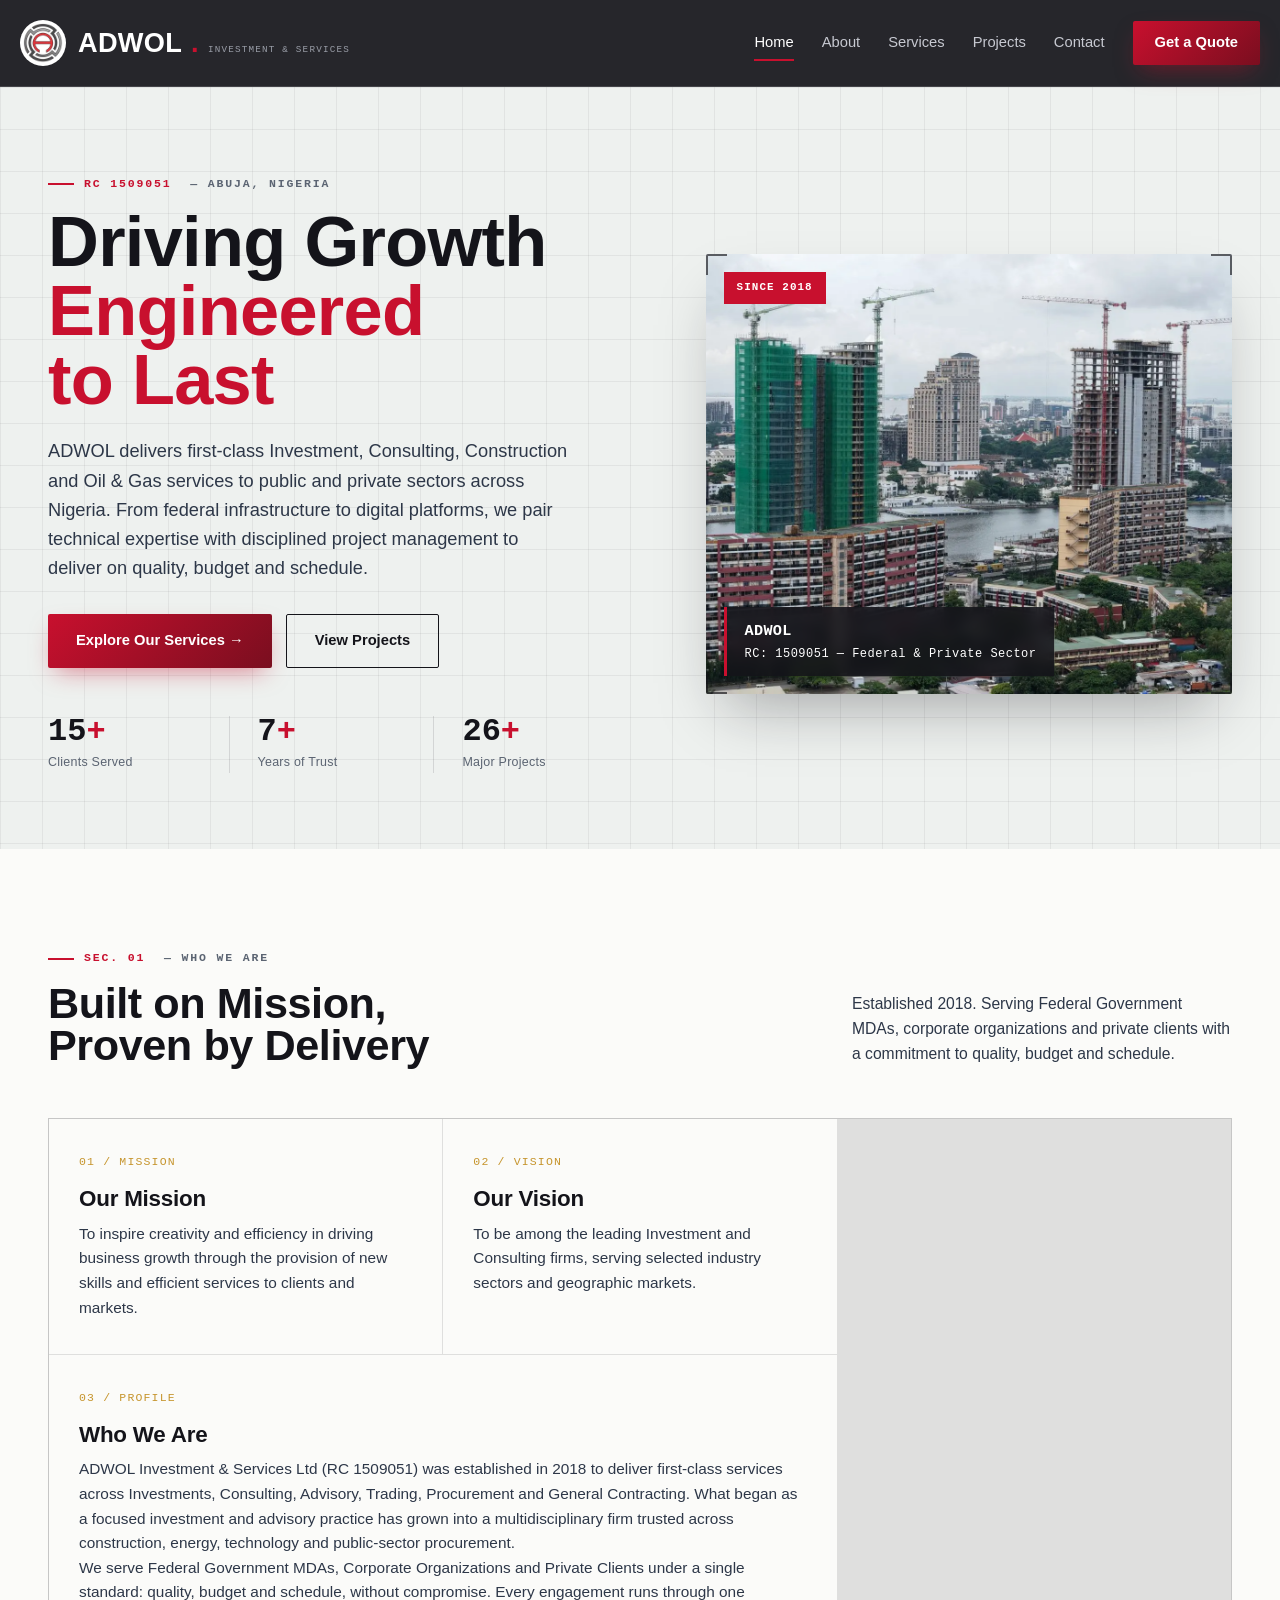
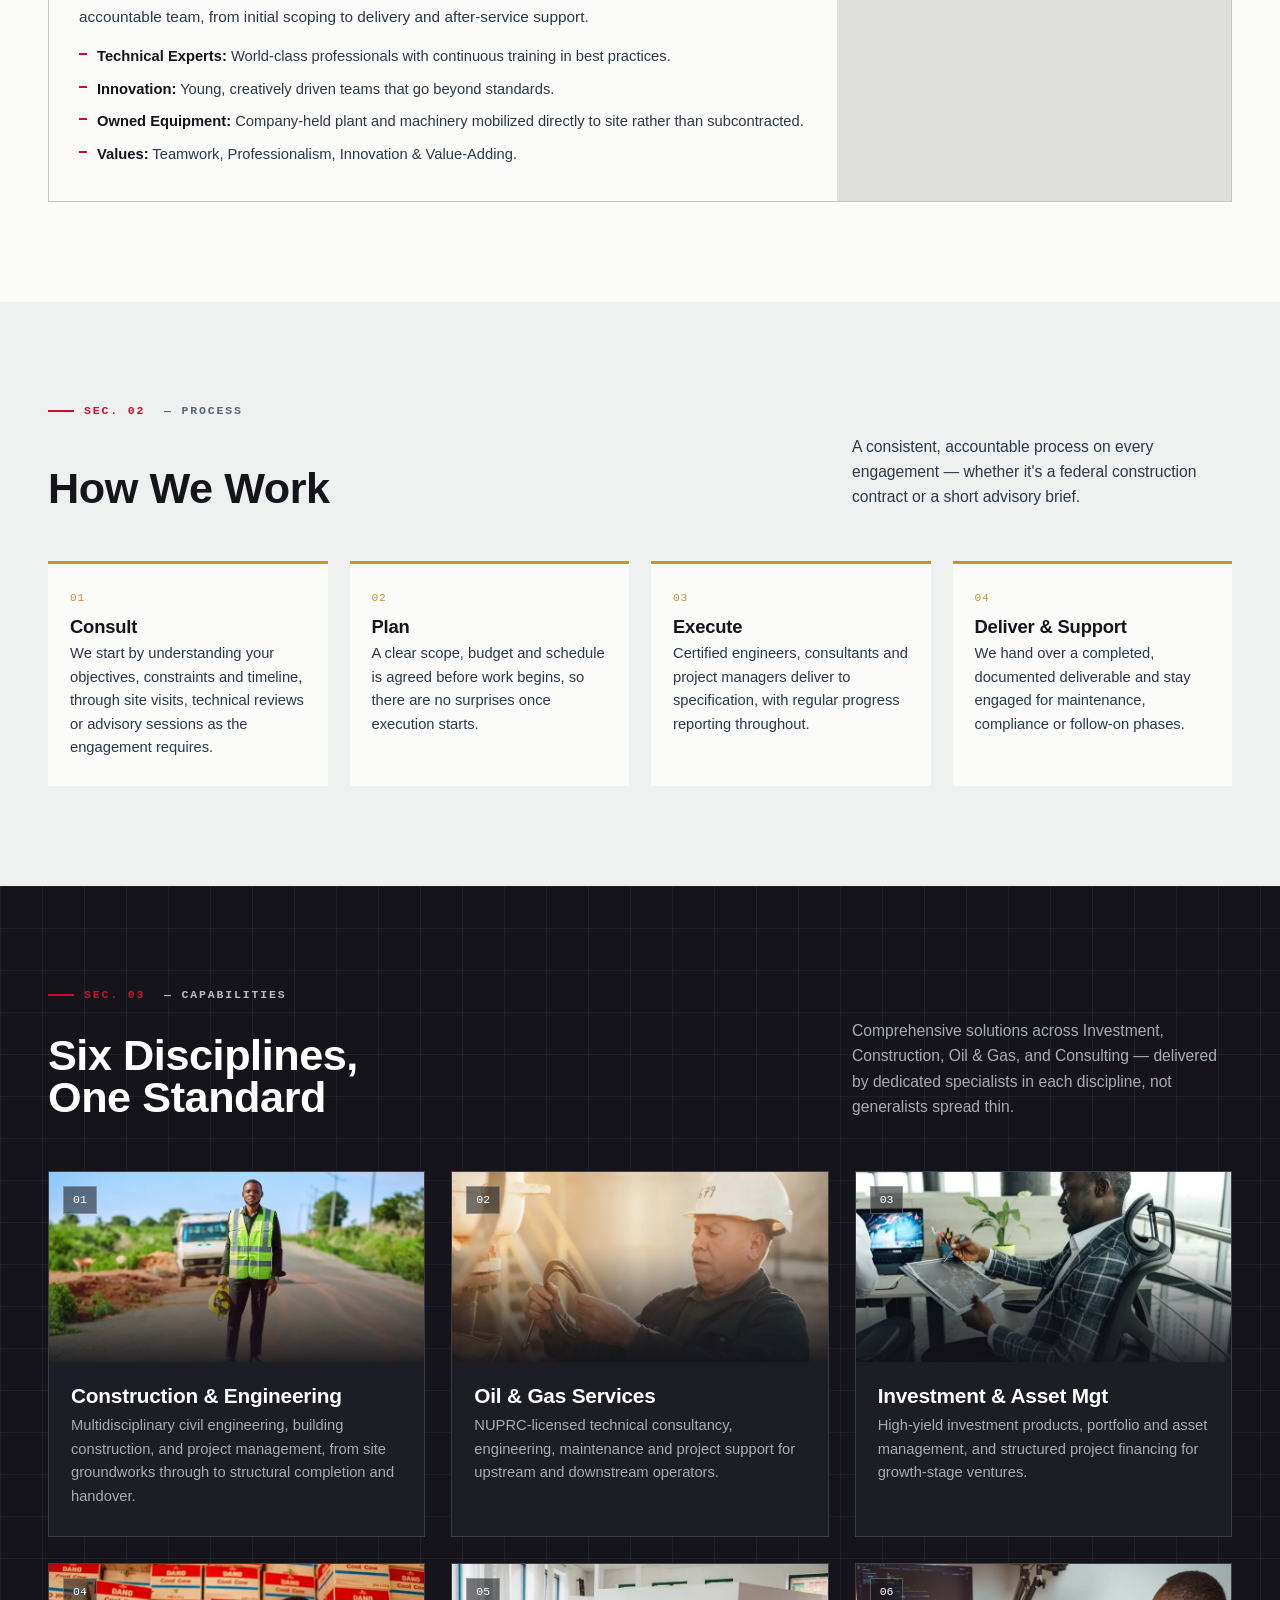
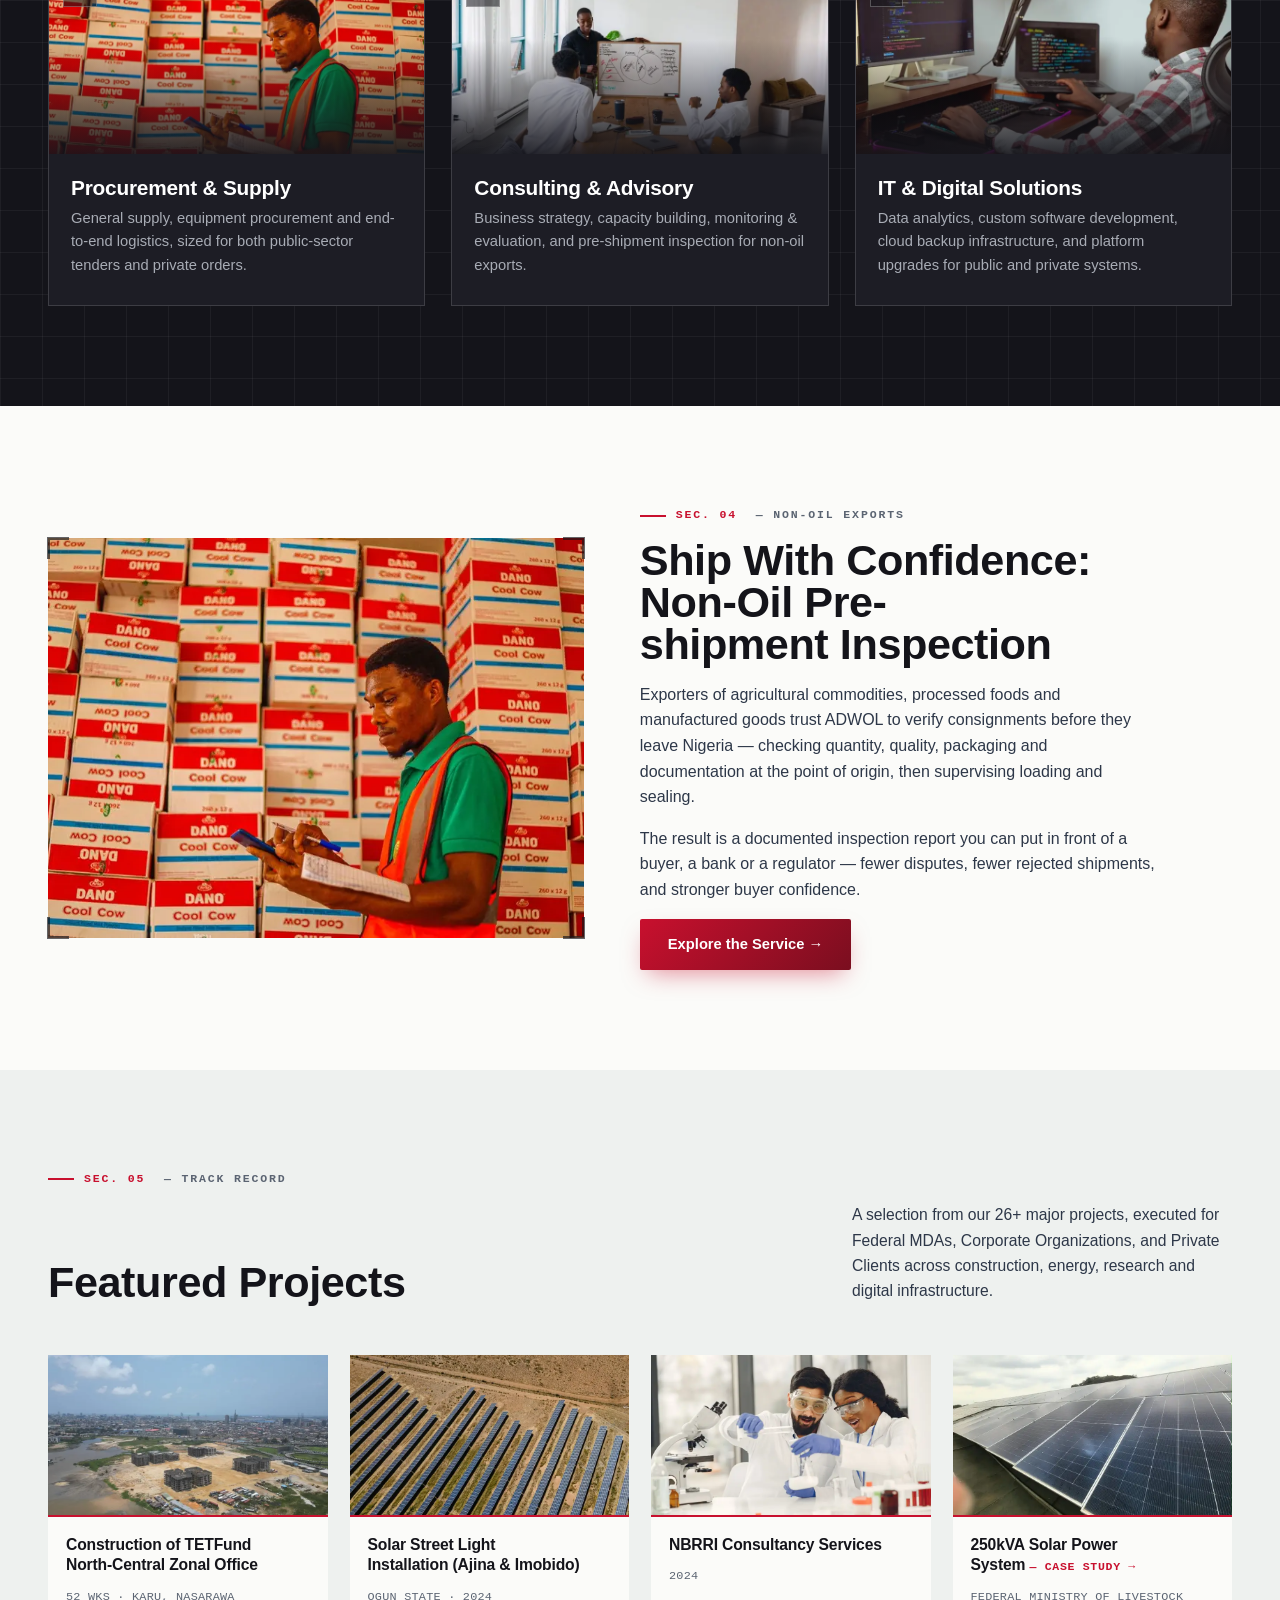
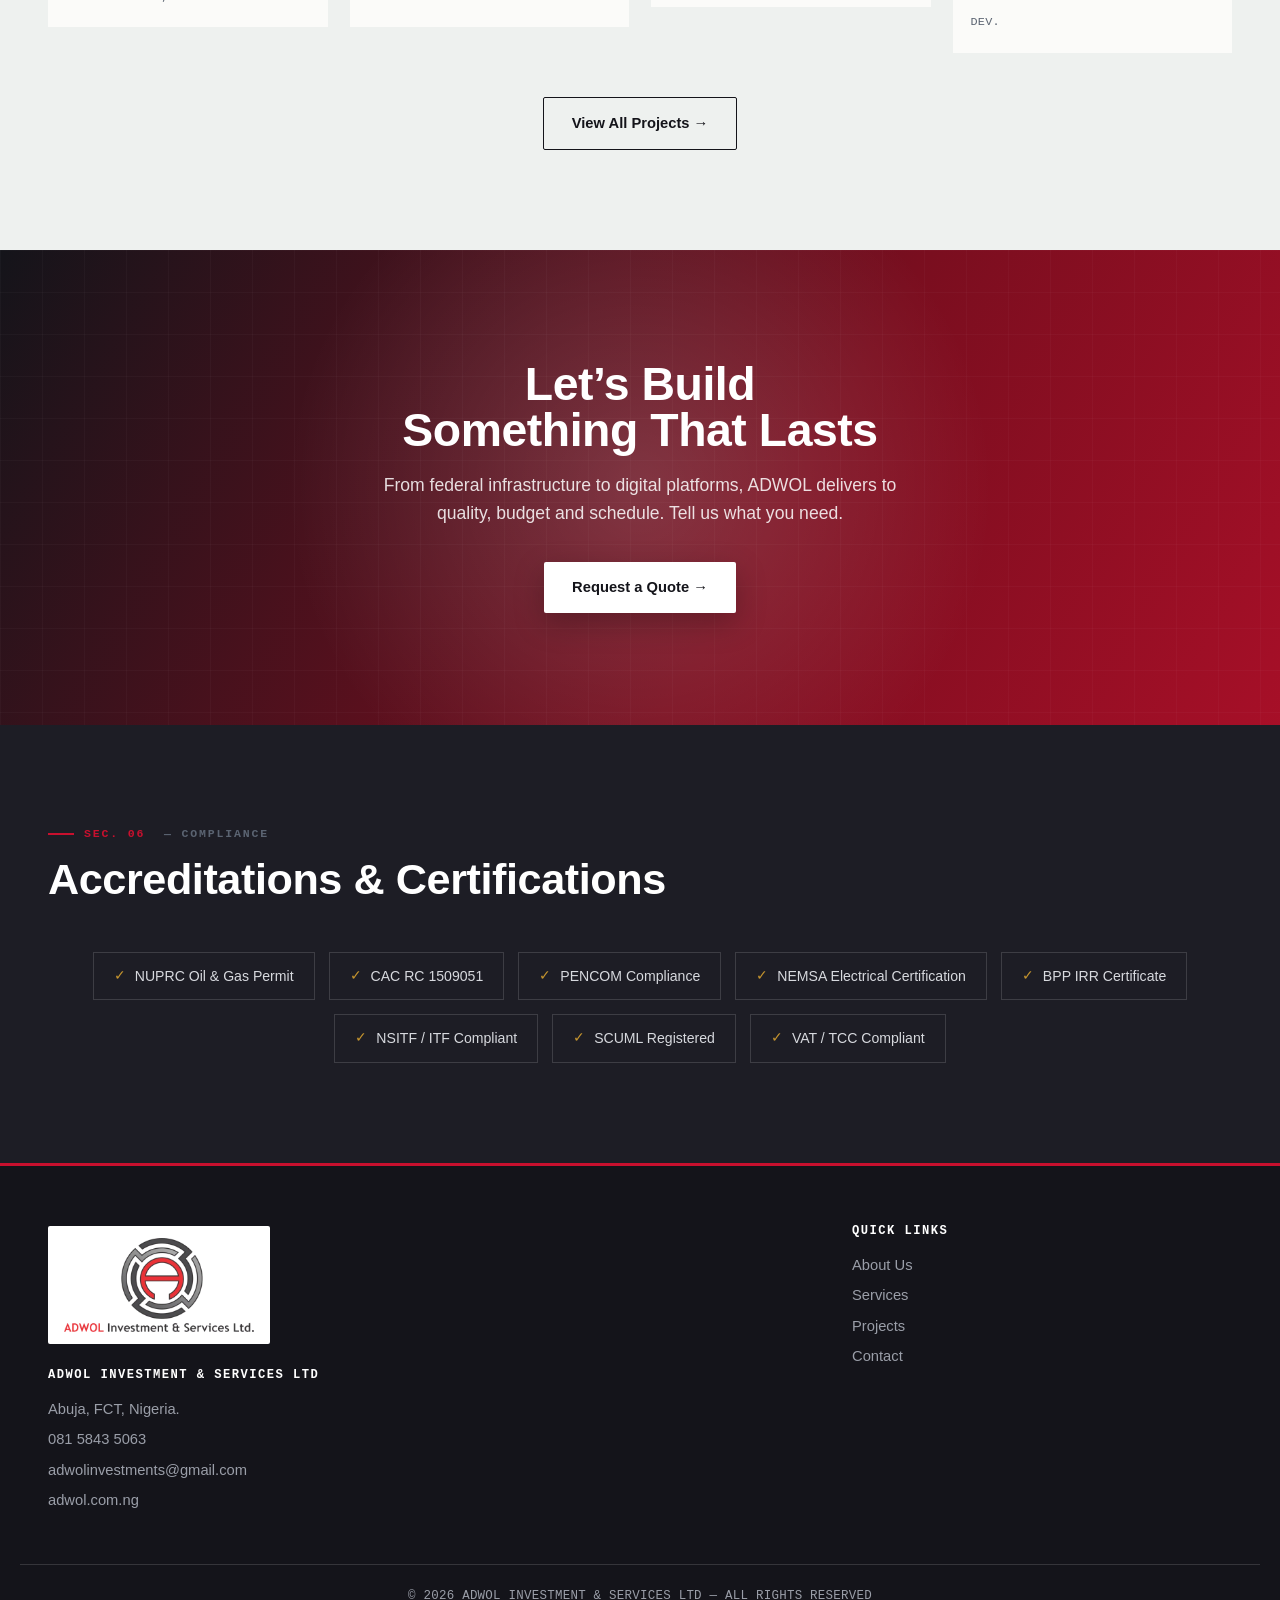
==== commit 73bd4928: "Consolidate email to adwolinvestments@gmail.com; feature solar case study on home" ====
--- a/index.html
+++ b/index.html
@@ -30,7 +30,7 @@
 <link rel="preconnect" href="https://fonts.googleapis.com">
 <link rel="preconnect" href="https://fonts.gstatic.com" crossorigin>
 <link href="https://fonts.googleapis.com/css2?family=Big+Shoulders+Display:wght@600;700;800;900&family=IBM+Plex+Sans:wght@400;500;600;700&family=IBM+Plex+Mono:wght@500;600&display=swap" rel="stylesheet">
-<link rel="stylesheet" href="assets/css/style.css">
+<link rel="stylesheet" href="assets/css/style.css?v=2">
 
 <script type="application/ld+json">
 {
@@ -49,7 +49,7 @@
     "addressCountry": "NG"
   },
   "telephone": "+234-815-843-5063",
-  "email": "info@adwol.com.ng"
+  "email": "adwolinvestments@gmail.com"
 }
 </script>
 </head>
@@ -221,11 +221,11 @@
                 <div class="media"><picture><source srcset="assets/images/proj-research-card.webp" type="image/webp"><img src="assets/images/proj-research-card.jpg" width="800" height="533" alt="NBRRI Consultancy Services" loading="lazy"></picture></div>
                 <div class="body"><h4>NBRRI Consultancy Services</h4><span class="meta">2024</span></div>
             </div>
-            <div class="proj-card frame hover-only">
-                <span class="corner c-tl"></span><span class="corner c-tr"></span><span class="corner c-bl"></span><span class="corner c-br"></span>
-                <div class="media"><picture><source srcset="assets/images/proj-platform-card.webp" type="image/webp"><img src="assets/images/proj-platform-card.jpg" width="800" height="500" alt="NEPC Exporters Platform Upgrade" loading="lazy"></picture></div>
-                <div class="body"><h4>NEPC Exporters Platform Upgrade</h4><span class="meta">IT &amp; DIGITAL SOLUTIONS</span></div>
-            </div>
+            <a class="proj-card frame hover-only" href="solar-250kva-case-study.html">
+                <span class="corner c-tl"></span><span class="corner c-tr"></span><span class="corner c-bl"></span><span class="corner c-br"></span>
+                <div class="media"><picture><source srcset="assets/images/proj-solar250-card.webp" type="image/webp"><img src="assets/images/proj-solar250-card.jpg" width="800" height="600" alt="250kVA Solar Power System" loading="lazy"></picture></div>
+                <div class="body"><h4>250kVA Solar Power System <span class="case-link" style="display:inline;margin:0;">— Case Study →</span></h4><span class="meta">FEDERAL MINISTRY OF LIVESTOCK DEV.</span></div>
+            </a>
         </div>
         <div class="proj-foot"><a href="projects.html" class="btn btn-outline-dark">View All Projects →</a></div>
     </div>
@@ -269,7 +269,7 @@
             <h4>ADWOL Investment &amp; Services Ltd</h4>
             <p>Abuja, FCT, Nigeria.</p>
             <a href="tel:08158435063">081 5843 5063</a>
-            <a href="mailto:info@adwol.com.ng">info@adwol.com.ng</a>
+            <a href="mailto:adwolinvestments@gmail.com">adwolinvestments@gmail.com</a>
             <p>adwol.com.ng</p>
         </div>
         <div>
@@ -283,6 +283,6 @@
     <div class="container copyright">© 2026 ADWOL INVESTMENT &amp; SERVICES LTD — ALL RIGHTS RESERVED</div>
 </footer>
 
-<script src="assets/js/main.js" defer></script>
+<script src="assets/js/main.js?v=2" defer></script>
 </body>
 </html>
--- a/assets/css/style.css
+++ b/assets/css/style.css
@@ -312,6 +312,7 @@
 /* ---------- projects (home strip) ---------- */
 .projects{background:var(--draft);}
 .proj-grid{display:grid;grid-template-columns:repeat(4,1fr);gap:22px;}
+a.proj-card{display:block;text-decoration:none;color:inherit;}
 .proj-card .media{height:160px;overflow:hidden;}
 .proj-card .media img{width:100%;height:100%;object-fit:cover;transition:transform .6s ease;}
 .proj-card:hover .media img{transform:scale(1.07);}
